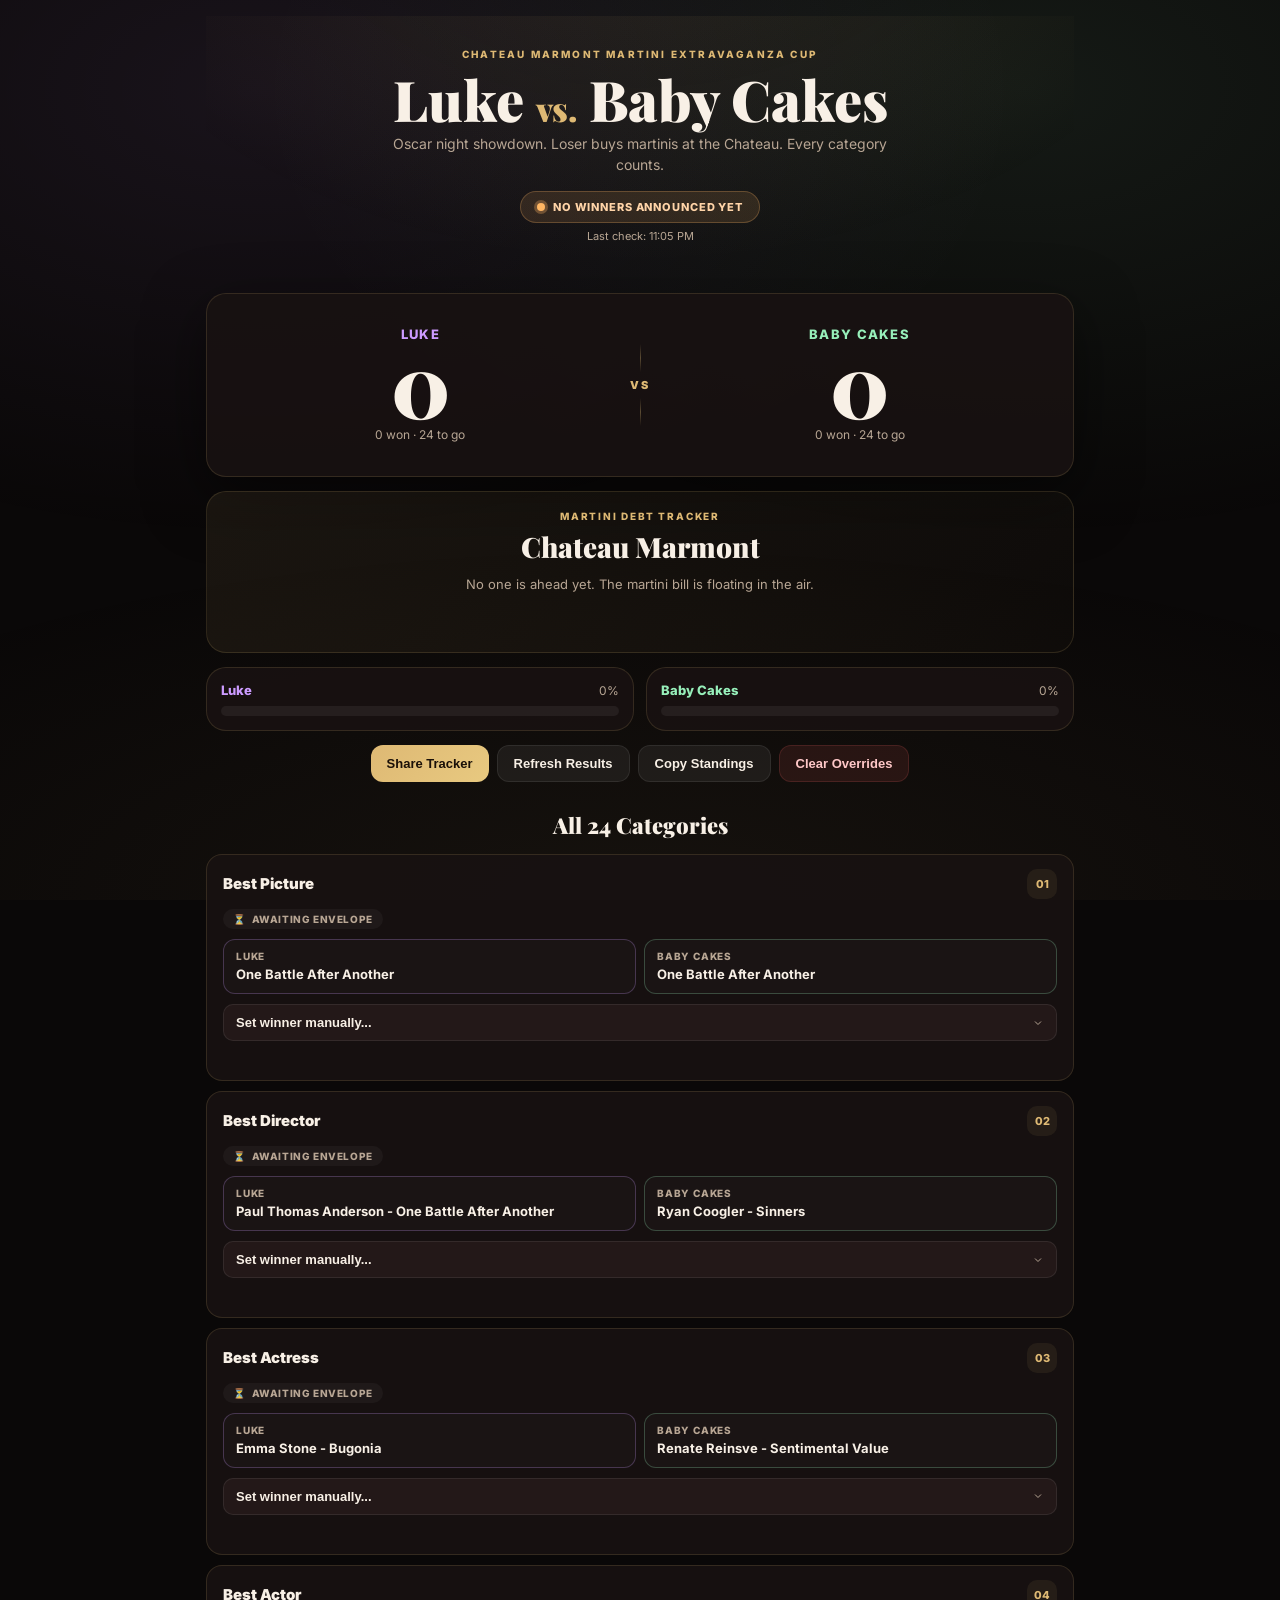
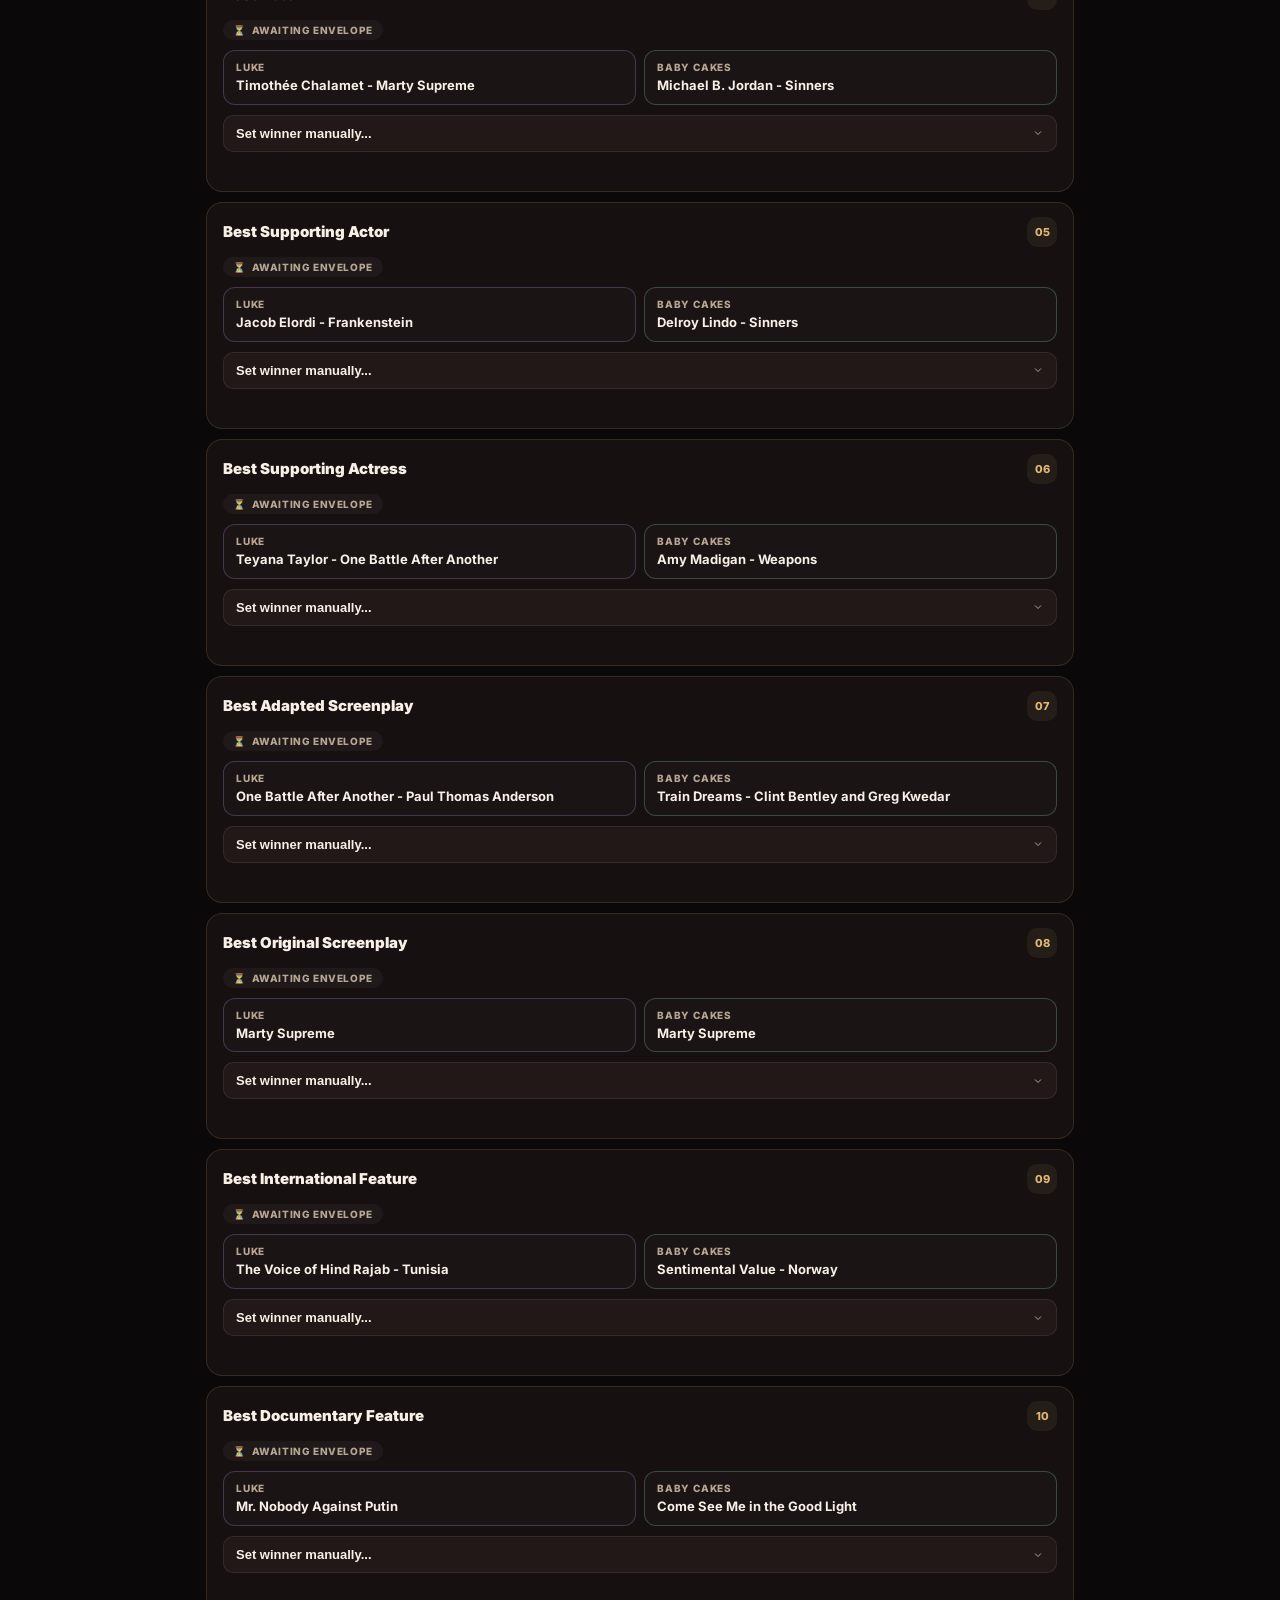
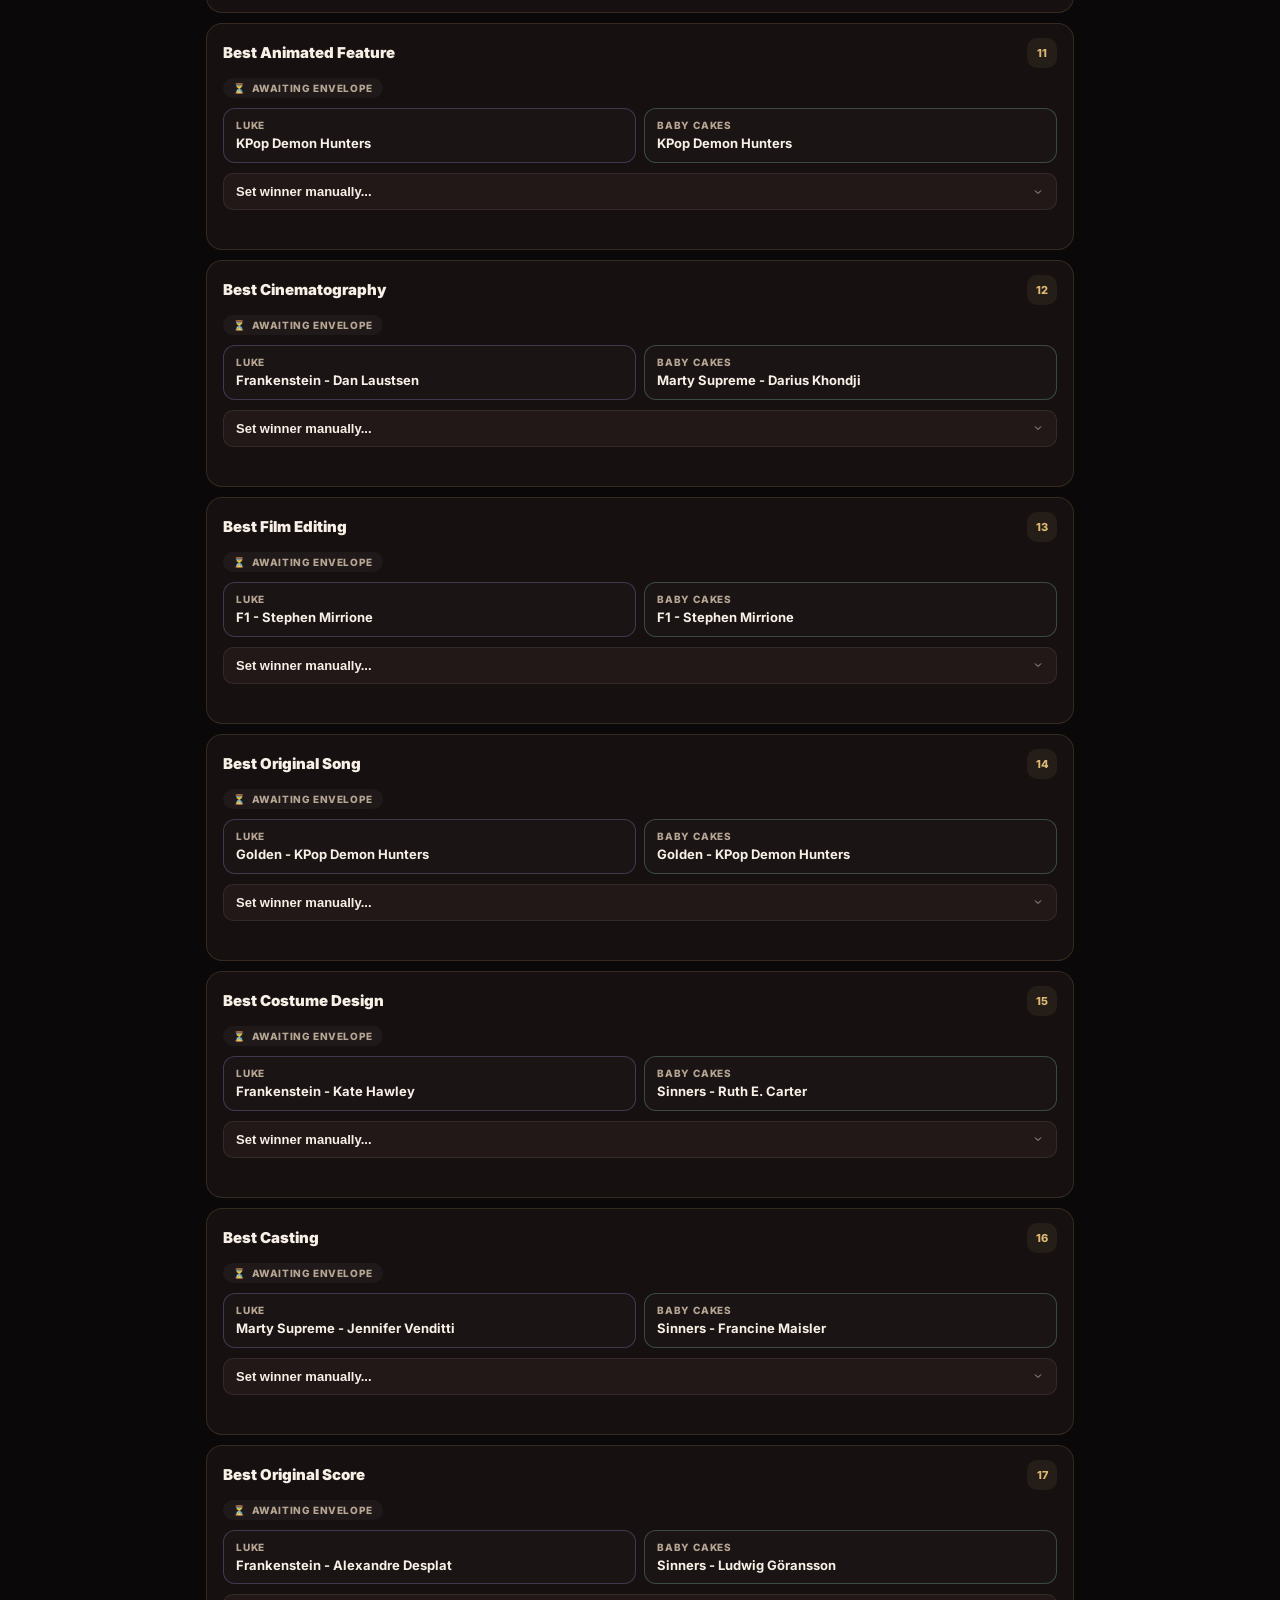
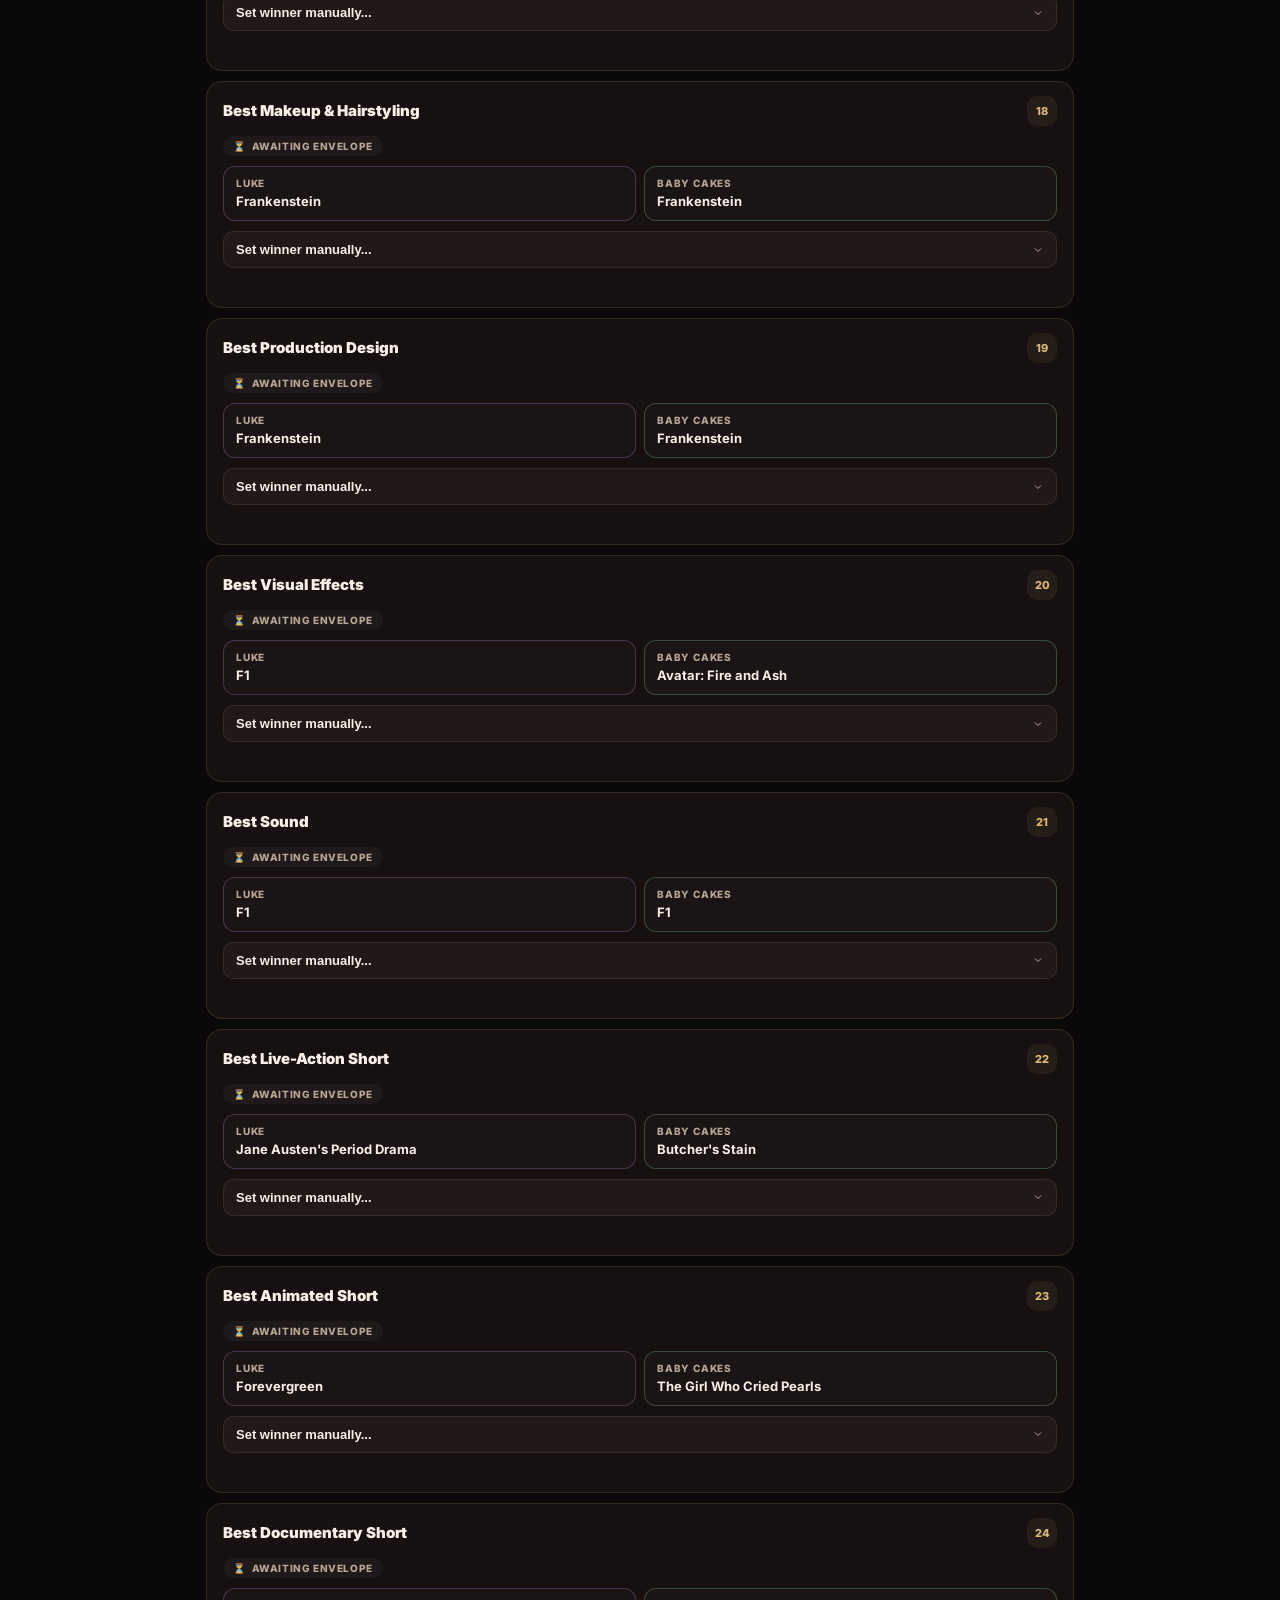
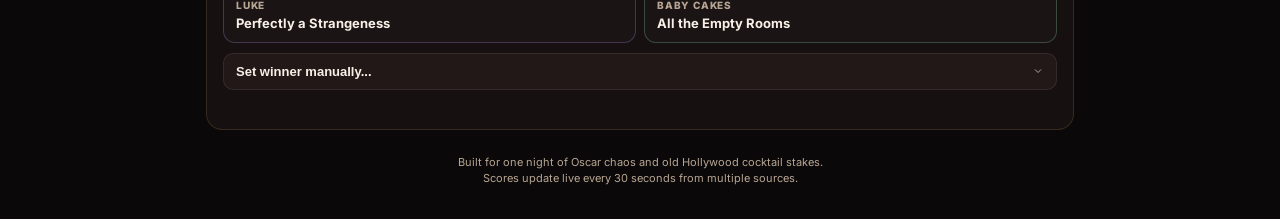
==== index.html @ 7bc57aed "Change 'X correct / Y alive' to 'X won / Y to go'" ====
<!DOCTYPE html>
<html lang="en">
<head>
  <meta charset="UTF-8" />
  <meta name="viewport" content="width=device-width, initial-scale=1.0" />
  <title>Luke vs. Baby Cakes — Oscar Showdown 2026</title>
  <link rel="preconnect" href="https://fonts.googleapis.com">
  <link href="https://fonts.googleapis.com/css2?family=Playfair+Display:wght@700;900&family=Inter:wght@400;600;700;800;900&display=swap" rel="stylesheet">
  <style>
    :root {
      --bg: #0a0808;
      --panel: rgba(24, 18, 18, .92);
      --panel-2: rgba(36, 26, 26, .95);
      --line: rgba(222, 187, 116, .15);
      --line-bright: rgba(222, 187, 116, .35);
      --gold: #deb974;
      --gold-2: #f3dfb5;
      --gold-glow: rgba(222, 185, 116, .25);
      --purple: #cc9bff;
      --purple-dim: rgba(204, 155, 255, .15);
      --green: #97efba;
      --green-dim: rgba(151, 239, 186, .15);
      --red: #ff8e8e;
      --text: #f8f0e6;
      --muted: #b8a694;
      --shadow: 0 20px 60px rgba(0,0,0,.5);
      --radius: 20px;
    }
    * { box-sizing: border-box; margin: 0; }
    html { scroll-behavior: smooth; }
    body {
      color: var(--text);
      font-family: 'Inter', system-ui, -apple-system, sans-serif;
      background: var(--bg);
      min-height: 100vh;
      overflow-x: hidden;
    }
    body::before {
      content: '';
      position: fixed;
      inset: 0;
      background:
        radial-gradient(ellipse 60% 50% at 20% 10%, rgba(204,155,255,.08), transparent),
        radial-gradient(ellipse 60% 50% at 80% 10%, rgba(151,239,186,.08), transparent),
        radial-gradient(ellipse 80% 40% at 50% 100%, rgba(222,185,116,.06), transparent);
      pointer-events: none;
      z-index: 0;
    }

    .wrap { max-width: 900px; margin: 0 auto; padding: 16px; position: relative; z-index: 1; }

    /* ── HERO ── */
    .hero {
      text-align: center;
      padding: 32px 20px 24px;
      position: relative;
      overflow: hidden;
    }
    .hero::before {
      content: '';
      position: absolute;
      top: -60%; left: -20%; right: -20%; bottom: 0;
      background: radial-gradient(ellipse at center top, rgba(222,185,116,.10), transparent 70%);
      pointer-events: none;
    }
    .eyebrow {
      color: var(--gold);
      text-transform: uppercase;
      letter-spacing: .22em;
      font-weight: 800;
      font-size: 10px;
      margin-bottom: 12px;
      position: relative;
    }
    h1 {
      font-family: 'Playfair Display', Georgia, serif;
      font-size: clamp(32px, 8vw, 56px);
      font-weight: 900;
      line-height: .95;
      margin-bottom: 8px;
      position: relative;
    }
    h1 .vs-text { color: var(--gold); font-size: .6em; }
    .subtitle {
      color: var(--muted);
      font-size: 14px;
      line-height: 1.5;
      max-width: 500px;
      margin: 0 auto;
      position: relative;
    }

    /* ── LIVE BADGE ── */
    .live-badge {
      display: inline-flex;
      align-items: center;
      gap: 8px;
      padding: 8px 16px;
      border-radius: 999px;
      font-size: 11px;
      font-weight: 800;
      letter-spacing: .08em;
      text-transform: uppercase;
      margin: 16px auto 0;
      position: relative;
      cursor: pointer;
      transition: transform .15s;
    }
    .live-badge:hover { transform: scale(1.04); }
    .live-badge.on { background: rgba(151,239,186,.12); color: #b8f5cf; border: 1px solid rgba(151,239,186,.25); }
    .live-badge.warn { background: rgba(255,180,100,.12); color: #ffd4a8; border: 1px solid rgba(255,180,100,.25); }
    .live-badge.off { background: rgba(255,255,255,.06); color: var(--muted); border: 1px solid rgba(255,255,255,.08); }
    .pulse-dot {
      width: 8px; height: 8px;
      border-radius: 50%;
      position: relative;
    }
    .pulse-dot::after {
      content: '';
      position: absolute;
      inset: -3px;
      border-radius: 50%;
      animation: pulse 2s ease-in-out infinite;
    }
    .live-badge.on .pulse-dot { background: #97efba; }
    .live-badge.on .pulse-dot::after { background: rgba(151,239,186,.4); }
    .live-badge.warn .pulse-dot { background: #ffb864; }
    .live-badge.warn .pulse-dot::after { background: rgba(255,180,100,.3); }
    .live-badge.off .pulse-dot { background: #6d6363; }
    .live-badge.off .pulse-dot::after { animation: none; }
    @keyframes pulse {
      0%, 100% { transform: scale(1); opacity: 1; }
      50% { transform: scale(2.2); opacity: 0; }
    }
    .sync-detail {
      font-size: 11px;
      color: var(--muted);
      text-align: center;
      margin-top: 6px;
      min-height: 16px;
    }

    /* ── SCOREBOARD ── */
    .scoreboard {
      display: grid;
      grid-template-columns: 1fr auto 1fr;
      gap: 0;
      align-items: center;
      margin-top: 24px;
      padding: 20px 16px;
      background: var(--panel);
      border: 1px solid var(--line);
      border-radius: var(--radius);
      box-shadow: var(--shadow);
    }
    .player { text-align: center; padding: 12px 8px; }
    .player-name {
      font-size: 13px;
      font-weight: 800;
      text-transform: uppercase;
      letter-spacing: .1em;
      margin-bottom: 4px;
    }
    .player.luke .player-name { color: var(--purple); }
    .player.bc .player-name { color: var(--green); }
    .player-score {
      font-family: 'Playfair Display', Georgia, serif;
      font-size: clamp(54px, 12vw, 88px);
      font-weight: 900;
      line-height: .85;
      transition: transform .3s cubic-bezier(.34,1.56,.64,1);
    }
    .player-score.bump { transform: scale(1.15); }
    .player-detail {
      font-size: 12px;
      color: var(--muted);
      margin-top: 6px;
      line-height: 1.4;
    }
    .vs-divider {
      display: flex;
      flex-direction: column;
      align-items: center;
      gap: 6px;
      padding: 0 12px;
    }
    .vs-line {
      width: 1px;
      height: 28px;
      background: linear-gradient(to bottom, transparent, var(--line-bright), transparent);
    }
    .vs-label {
      color: var(--gold);
      font-size: 11px;
      font-weight: 900;
      letter-spacing: .2em;
      text-transform: uppercase;
    }

    /* ── CHATEAU MARMONT TRACKER ── */
    .chateau {
      margin-top: 14px;
      padding: 18px;
      background: linear-gradient(135deg, rgba(222,185,116,.08), rgba(222,185,116,.02));
      border: 1px solid var(--line);
      border-radius: var(--radius);
      text-align: center;
    }
    .chateau-label {
      font-size: 10px;
      text-transform: uppercase;
      letter-spacing: .18em;
      color: var(--gold);
      font-weight: 800;
      margin-bottom: 6px;
    }
    .chateau-title {
      font-family: 'Playfair Display', Georgia, serif;
      font-size: clamp(20px, 4vw, 28px);
      font-weight: 900;
      margin-bottom: 10px;
    }
    .chateau-status {
      color: var(--muted);
      font-size: 13px;
      line-height: 1.5;
    }
    .chateau-status strong { color: var(--text); }
    .martini-row {
      display: flex;
      justify-content: center;
      gap: 4px;
      margin-top: 10px;
      font-size: 22px;
      min-height: 30px;
    }

    /* ── PROGRESS BARS ── */
    .progress-section {
      display: grid;
      grid-template-columns: 1fr 1fr;
      gap: 12px;
      margin-top: 14px;
    }
    .progress-card {
      padding: 14px;
      background: var(--panel);
      border: 1px solid var(--line);
      border-radius: var(--radius);
    }
    .progress-top {
      display: flex;
      justify-content: space-between;
      align-items: baseline;
      margin-bottom: 8px;
    }
    .progress-label { font-weight: 800; font-size: 13px; }
    .progress-pct { font-size: 12px; color: var(--muted); }
    .bar {
      height: 10px;
      border-radius: 999px;
      background: rgba(255,255,255,.06);
      overflow: hidden;
    }
    .fill {
      height: 100%;
      width: 0%;
      border-radius: 999px;
      transition: width .5s cubic-bezier(.22,1,.36,1);
    }
    .fill.luke { background: linear-gradient(90deg, rgba(204,155,255,.5), var(--purple)); }
    .fill.bc { background: linear-gradient(90deg, rgba(151,239,186,.5), var(--green)); }

    /* ── CONTROLS ── */
    .controls {
      display: flex;
      flex-wrap: wrap;
      gap: 8px;
      margin-top: 14px;
      justify-content: center;
    }
    button {
      border: none;
      border-radius: 12px;
      padding: 10px 16px;
      font-size: 13px;
      font-weight: 700;
      cursor: pointer;
      transition: transform .12s, opacity .12s;
    }
    button:hover { transform: translateY(-1px); }
    button:active { transform: scale(.97); }
    .btn-gold { background: linear-gradient(135deg, var(--gold), #e8c980); color: #1a1008; }
    .btn-ghost { background: rgba(255,255,255,.06); color: var(--text); border: 1px solid rgba(255,255,255,.08); }
    .btn-danger { background: rgba(255,100,100,.1); color: #ffc8c8; border: 1px solid rgba(255,100,100,.15); }

    /* ── CATEGORY GRID ── */
    .section-title {
      font-family: 'Playfair Display', Georgia, serif;
      font-size: 22px;
      font-weight: 900;
      text-align: center;
      margin: 28px 0 14px;
    }
    .grid {
      display: grid;
      grid-template-columns: 1fr;
      gap: 10px;
    }
    .cat {
      background: var(--panel);
      border: 1px solid var(--line);
      border-radius: 16px;
      padding: 14px 16px;
      transition: border-color .3s, box-shadow .3s;
    }
    .cat.done {
      border-color: var(--line-bright);
      box-shadow: 0 0 30px rgba(222,185,116,.06);
    }
    .cat-head {
      display: flex;
      justify-content: space-between;
      align-items: center;
      margin-bottom: 8px;
      gap: 10px;
    }
    .cat-title { font-weight: 900; font-size: 15px; line-height: 1.2; }
    .cat-num {
      min-width: 30px;
      height: 30px;
      border-radius: 10px;
      display: grid;
      place-items: center;
      font-size: 11px;
      font-weight: 800;
      color: var(--gold);
      background: rgba(222,185,116,.08);
      flex-shrink: 0;
    }
    .cat-status {
      display: inline-flex;
      align-items: center;
      gap: 6px;
      padding: 4px 10px;
      border-radius: 999px;
      font-size: 10px;
      font-weight: 800;
      text-transform: uppercase;
      letter-spacing: .06em;
      margin-bottom: 10px;
    }
    .cat-status.pending { background: rgba(255,255,255,.04); color: var(--muted); }
    .cat-status.decided { background: rgba(222,185,116,.1); color: var(--gold-2); }
    .picks {
      display: grid;
      grid-template-columns: 1fr 1fr;
      gap: 8px;
      margin-bottom: 10px;
    }
    .pick-card {
      border-radius: 12px;
      padding: 10px 12px;
      border: 1px solid rgba(255,255,255,.06);
      background: rgba(255,255,255,.02);
      transition: all .3s;
    }
    .pick-card.luke { border-color: rgba(204,155,255,.25); }
    .pick-card.bc { border-color: rgba(151,239,186,.25); }
    .pick-card.correct {
      background: rgba(222,185,116,.08);
      border-color: rgba(222,185,116,.4);
    }
    .pick-card.correct .pick-who { color: var(--gold); }
    .pick-card.wrong { opacity: .5; }
    .pick-who {
      font-size: 10px;
      text-transform: uppercase;
      letter-spacing: .08em;
      font-weight: 800;
      color: var(--muted);
      margin-bottom: 4px;
    }
    .pick-val { font-size: 13px; font-weight: 700; line-height: 1.3; }
    .cat-winner {
      font-size: 12px;
      color: var(--gold-2);
      font-weight: 700;
      margin-bottom: 8px;
      min-height: 18px;
    }
    .cat-winner .winner-icon { margin-right: 4px; }
    select {
      width: 100%;
      padding: 10px 12px;
      border-radius: 10px;
      background: var(--panel-2);
      color: var(--text);
      border: 1px solid rgba(255,255,255,.08);
      outline: none;
      font-size: 13px;
      font-weight: 600;
      -webkit-appearance: none;
      appearance: none;
      background-image: url("data:image/svg+xml,%3Csvg xmlns='http://www.w3.org/2000/svg' width='12' height='12' viewBox='0 0 24 24' fill='none' stroke='%23b8a694' stroke-width='2'%3E%3Cpath d='M6 9l6 6 6-6'/%3E%3C/svg%3E");
      background-repeat: no-repeat;
      background-position: right 12px center;
    }
    .cat-result {
      font-size: 12px;
      color: var(--muted);
      margin-top: 8px;
      line-height: 1.4;
      min-height: 17px;
    }

    /* ── FOOTER ── */
    .footer {
      text-align: center;
      color: var(--muted);
      font-size: 11px;
      padding: 24px 16px 16px;
      line-height: 1.5;
    }

    /* ── TOAST ── */
    .toast {
      position: fixed;
      bottom: 20px;
      left: 50%;
      transform: translateX(-50%) translateY(20px);
      background: rgba(24,18,18,.96);
      border: 1px solid var(--line-bright);
      border-radius: 14px;
      padding: 12px 18px;
      font-size: 13px;
      font-weight: 700;
      box-shadow: 0 16px 48px rgba(0,0,0,.6);
      opacity: 0;
      pointer-events: none;
      transition: opacity .25s, transform .25s;
      z-index: 100;
      max-width: 340px;
      text-align: center;
    }
    .toast.show { opacity: 1; transform: translateX(-50%) translateY(0); pointer-events: auto; }

    /* ── CONFETTI CANVAS ── */
    #confetti {
      position: fixed;
      inset: 0;
      pointer-events: none;
      z-index: 99;
    }

    /* ── RESPONSIVE ── */
    @media (max-width: 600px) {
      .wrap { padding: 10px; }
      .scoreboard { padding: 16px 10px; }
      .progress-section { grid-template-columns: 1fr; }
      .picks { grid-template-columns: 1fr; }
      .controls { flex-direction: column; }
      .controls button { width: 100%; }
    }
  </style>
</head>
<body>
  <canvas id="confetti"></canvas>

  <div class="wrap">
    <!-- HERO -->
    <section class="hero">
      <div class="eyebrow">Chateau Marmont Martini Extravaganza Cup</div>
      <h1>Luke <span class="vs-text">vs.</span> Baby Cakes</h1>
      <div class="subtitle">Oscar night showdown. Loser buys martinis at the Chateau. Every category counts.</div>

      <div id="live-badge" class="live-badge off" onclick="syncLive(true)">
        <span class="pulse-dot"></span>
        <span id="live-label">Connecting...</span>
      </div>
      <div id="sync-detail" class="sync-detail"></div>
    </section>

    <!-- SCOREBOARD -->
    <section class="scoreboard">
      <div class="player luke">
        <div class="player-name">Luke</div>
        <div id="score-luke" class="player-score">0</div>
        <div class="player-detail"><span id="correct-luke">0</span> won &middot; <span id="remaining-luke">24</span> to go</div>
      </div>
      <div class="vs-divider">
        <div class="vs-line"></div>
        <div class="vs-label">vs</div>
        <div class="vs-line"></div>
      </div>
      <div class="player bc">
        <div class="player-name">Baby Cakes</div>
        <div id="score-bc" class="player-score">0</div>
        <div class="player-detail"><span id="correct-bc">0</span> won &middot; <span id="remaining-bc">24</span> to go</div>
      </div>
    </section>

    <!-- CHATEAU TRACKER -->
    <section class="chateau">
      <div class="chateau-label">Martini Debt Tracker</div>
      <div class="chateau-title">Chateau Marmont</div>
      <div id="chateau-status" class="chateau-status">No one is ahead yet. The martini bill is floating in the air.</div>
      <div id="martini-row" class="martini-row"></div>
    </section>

    <!-- PROGRESS -->
    <section class="progress-section">
      <div class="progress-card">
        <div class="progress-top">
          <div class="progress-label" style="color:var(--purple)">Luke</div>
          <div id="pct-luke" class="progress-pct">0%</div>
        </div>
        <div class="bar"><div id="fill-luke" class="fill luke"></div></div>
      </div>
      <div class="progress-card">
        <div class="progress-top">
          <div class="progress-label" style="color:var(--green)">Baby Cakes</div>
          <div id="pct-bc" class="progress-pct">0%</div>
        </div>
        <div class="bar"><div id="fill-bc" class="fill bc"></div></div>
      </div>
    </section>

    <!-- CONTROLS -->
    <section class="controls">
      <button id="btn-share" class="btn-gold" onclick="shareLink()">Share Tracker</button>
      <button class="btn-ghost" onclick="syncLive(true)">Refresh Results</button>
      <button class="btn-ghost" onclick="copyStandings()">Copy Standings</button>
      <button class="btn-danger" onclick="clearManual()">Clear Overrides</button>
    </section>

    <!-- CATEGORIES -->
    <div class="section-title">All 24 Categories</div>
    <section id="grid" class="grid"></section>

    <div class="footer">
      Built for one night of Oscar chaos and old Hollywood cocktail stakes.<br>
      Scores update live every 30 seconds from multiple sources.
    </div>
  </div>

  <div id="toast" class="toast"></div>

  <script>
    /* ═══════════════════════════════════════════════
       DATA
    ═══════════════════════════════════════════════ */
    const categories = [
      { id:'best-picture', title:'Best Picture', luke:'One Battle After Another', gf:'One Battle After Another', nominees:['Bugonia','F1','Frankenstein','Hamnet','Marty Supreme','One Battle After Another','The Secret Agent','Sentimental Value','Sinners','Train Dreams'], headings:['best picture'] },
      { id:'best-director', title:'Best Director', luke:'Paul Thomas Anderson - One Battle After Another', gf:'Ryan Coogler - Sinners', nominees:['Paul Thomas Anderson - One Battle After Another','Ryan Coogler - Sinners','Josh Safdie - Marty Supreme','Joachim Trier - Sentimental Value','Chloé Zhao - Hamnet'], headings:['directing','best director','best directing'] },
      { id:'best-actress', title:'Best Actress', luke:'Emma Stone - Bugonia', gf:'Renate Reinsve - Sentimental Value', nominees:['Jessie Buckley - Hamnet','Rose Byrne - If I Had Legs I\'d Kick You','Kate Hudson - Song Sung Blue','Renate Reinsve - Sentimental Value','Emma Stone - Bugonia'], headings:['actress in a leading role','best actress','lead actress'] },
      { id:'best-actor', title:'Best Actor', luke:'Timothée Chalamet - Marty Supreme', gf:'Michael B. Jordan - Sinners', nominees:['Timothée Chalamet - Marty Supreme','Leonardo DiCaprio - One Battle After Another','Ethan Hawke - Blue Moon','Michael B. Jordan - Sinners','Wagner Moura - The Secret Agent'], headings:['actor in a leading role','best actor','lead actor'] },
      { id:'best-supporting-actor', title:'Best Supporting Actor', luke:'Jacob Elordi - Frankenstein', gf:'Delroy Lindo - Sinners', nominees:['Benicio Del Toro - One Battle After Another','Jacob Elordi - Frankenstein','Delroy Lindo - Sinners','Sean Penn - One Battle After Another','Stellan Skarsgård - Sentimental Value'], headings:['actor in a supporting role','best supporting actor','supporting actor'] },
      { id:'best-supporting-actress', title:'Best Supporting Actress', luke:'Teyana Taylor - One Battle After Another', gf:'Amy Madigan - Weapons', nominees:['Elle Fanning - Sentimental Value','Inga Ibsdotter Lilleaas - Sentimental Value','Amy Madigan - Weapons','Wunmi Mosaku - Sinners','Teyana Taylor - One Battle After Another'], headings:['actress in a supporting role','best supporting actress','supporting actress'] },
      { id:'best-adapted-screenplay', title:'Best Adapted Screenplay', luke:'One Battle After Another - Paul Thomas Anderson', gf:'Train Dreams - Clint Bentley and Greg Kwedar', nominees:['Bugonia - Will Tracy','Frankenstein - Guillermo del Toro','Hamnet - Chloé Zhao and Maggie O\'Farrell','One Battle After Another - Paul Thomas Anderson','Train Dreams - Clint Bentley and Greg Kwedar'], headings:['adapted screenplay','writing adapted','best adapted screenplay'] },
      { id:'best-original-screenplay', title:'Best Original Screenplay', luke:'Marty Supreme', gf:'Marty Supreme', nominees:['Blue Moon','It Was Just an Accident','Marty Supreme','Sentimental Value','Sinners'], headings:['original screenplay','writing original','best original screenplay'] },
      { id:'best-international-feature', title:'Best International Feature', luke:'The Voice of Hind Rajab - Tunisia', gf:'Sentimental Value - Norway', nominees:['The Secret Agent - Brazil','It Was Just an Accident - France','Sentimental Value - Norway','Sirât - Spain','The Voice of Hind Rajab - Tunisia'], headings:['international feature','best international'] },
      { id:'best-documentary-feature', title:'Best Documentary Feature', luke:'Mr. Nobody Against Putin', gf:'Come See Me in the Good Light', nominees:['The Alabama Solution','Come See Me in the Good Light','Cutting Through Rocks','Mr. Nobody Against Putin','The Perfect Neighbor'], headings:['documentary feature','best documentary feature'] },
      { id:'best-animated-feature', title:'Best Animated Feature', luke:'KPop Demon Hunters', gf:'KPop Demon Hunters', nominees:['Arco','Elio','KPop Demon Hunters','Little Amélie or the Character of Rain','Zootopia 2'], headings:['animated feature','best animated feature'] },
      { id:'best-cinematography', title:'Best Cinematography', luke:'Frankenstein - Dan Laustsen', gf:'Marty Supreme - Darius Khondji', nominees:['Frankenstein - Dan Laustsen','Marty Supreme - Darius Khondji','One Battle After Another - Michael Bauman','Sinners - Autumn Durald Arkapaw','Train Dreams - Adolpho Veloso'], headings:['cinematography','best cinematography'] },
      { id:'best-editing', title:'Best Film Editing', luke:'F1 - Stephen Mirrione', gf:'F1 - Stephen Mirrione', nominees:['F1 - Stephen Mirrione','Marty Supreme - Ronald Bronstein and Josh Safdie','One Battle After Another - Andy Jurgensen','Sentimental Value - Olivier Bugge Coutté','Sinners - Michael P. Shawver'], headings:['film editing','best editing','best film editing'] },
      { id:'best-original-song', title:'Best Original Song', luke:'Golden - KPop Demon Hunters', gf:'Golden - KPop Demon Hunters', nominees:['Dear Me - Diane Warren: Relentless','Golden - KPop Demon Hunters','I Lied to You - Sinners','Sweet Dreams of Joy - Viva Verdi!','Train Dreams - Train Dreams'], headings:['original song','music original song','best original song'] },
      { id:'best-costume-design', title:'Best Costume Design', luke:'Frankenstein - Kate Hawley', gf:'Sinners - Ruth E. Carter', nominees:['Avatar: Fire and Ash - Deborah L. Scott','Frankenstein - Kate Hawley','Hamnet - Malgosia Turzanska','Marty Supreme - Miyako Bellizzi','Sinners - Ruth E. Carter'], headings:['costume design','best costume'] },
      { id:'best-casting', title:'Best Casting', luke:'Marty Supreme - Jennifer Venditti', gf:'Sinners - Francine Maisler', nominees:['Hamnet - Nina Gold','Marty Supreme - Jennifer Venditti','One Battle After Another - Cassandra Kulukundis','The Secret Agent - Gabriel Domingues','Sinners - Francine Maisler'], headings:['casting','best casting'] },
      { id:'best-original-score', title:'Best Original Score', luke:'Frankenstein - Alexandre Desplat', gf:'Sinners - Ludwig Göransson', nominees:['Bugonia - Jerskin Fendrix','Frankenstein - Alexandre Desplat','Hamnet - Max Richter','One Battle After Another - Jonny Greenwood','Sinners - Ludwig Göransson'], headings:['original score','music original score','best original score','best score'] },
      { id:'best-makeup-and-hairstyling', title:'Best Makeup & Hairstyling', luke:'Frankenstein', gf:'Frankenstein', nominees:['Frankenstein','Kokuho','Sinners','The Smashing Machine','The Ugly Stepsister'], headings:['makeup and hairstyling','makeup','best makeup'] },
      { id:'best-production-design', title:'Best Production Design', luke:'Frankenstein', gf:'Frankenstein', nominees:['Frankenstein','Hamnet','Marty Supreme','One Battle After Another','Sinners'], headings:['production design','best production design'] },
      { id:'best-visual-effects', title:'Best Visual Effects', luke:'F1', gf:'Avatar: Fire and Ash', nominees:['Avatar: Fire and Ash','F1','Jurassic World Rebirth','The Lost Bus','Sinners'], headings:['visual effects','best visual effects'] },
      { id:'best-sound', title:'Best Sound', luke:'F1', gf:'F1', nominees:['F1','Frankenstein','One Battle After Another','Sinners','Sirât'], headings:['sound','best sound'] },
      { id:'best-live-action-short', title:'Best Live-Action Short', luke:'Jane Austen\'s Period Drama', gf:'Butcher\'s Stain', nominees:['Butcher\'s Stain','A Friend of Dorothy','Jane Austen\'s Period Drama','The Singers','Two People Exchanging Saliva'], headings:['live action short','short film live action','best live action short'] },
      { id:'best-animated-short', title:'Best Animated Short', luke:'Forevergreen', gf:'The Girl Who Cried Pearls', nominees:['Butterfly','Forevergreen','The Girl Who Cried Pearls','Retirement Plan','The Three Sisters'], headings:['animated short','short film animated','best animated short'] },
      { id:'best-documentary-short', title:'Best Documentary Short', luke:'Perfectly a Strangeness', gf:'All the Empty Rooms', nominees:['All the Empty Rooms','Armed Only With a Camera: The Life and Death of Brent Renaud','Children No More: Were and Are Gone','The Devil Is Busy','Perfectly a Strangeness'], headings:['documentary short','short film documentary','best documentary short'] }
    ];

    /* ═══════════════════════════════════════════════
       LIVE SOURCES — multiple sources + proxies
    ═══════════════════════════════════════════════ */
    const WIKI_ARTICLE = '98th Academy Awards';
    const CORS_PROXIES = [
      url => 'https://api.allorigins.win/raw?url=' + encodeURIComponent(url),
      url => 'https://corsproxy.io/?' + encodeURIComponent(url),
      url => 'https://api.codetabs.com/v1/proxy?quest=' + encodeURIComponent(url),
    ];

    const NEWS_SOURCES = [
      'https://www.latimes.com/entertainment-arts/awards/story/2026-03-15/oscars-2026-winners-list-full-results',
      'https://deadline.com/feature/oscar-winners-2026-complete-list-1236123456/',
      'https://variety.com/lists/2026-oscar-winners-complete-list/',
    ];

    /* ═══════════════════════════════════════════════
       STATE
    ═══════════════════════════════════════════════ */
    const STORE_LIVE = 'oscar26-live-v3';
    const STORE_MANUAL = 'oscar26-manual-v3';
    let liveWinners = loadJSON(STORE_LIVE, {});
    let manualOverrides = loadJSON(STORE_MANUAL, {});
    let syncStatus = { state: 'off', source: '', time: null, error: '' };
    let prevScores = { luke: 0, bc: 0 };

    function loadJSON(k, fb) {
      try { const d = JSON.parse(localStorage.getItem(k)); return d && typeof d === 'object' ? d : fb; }
      catch { return fb; }
    }
    function saveJSON(k, v) { localStorage.setItem(k, JSON.stringify(v)); }

    /* ═══════════════════════════════════════════════
       TEXT UTILS
    ═══════════════════════════════════════════════ */
    function norm(s) {
      return String(s||'').normalize('NFD').replace(/[\u0300-\u036f]/g,'')
        .replace(/[''""\"]/g,'').replace(/&/g,' and ')
        .replace(/[^a-zA-Z0-9]+/g,' ').toLowerCase().trim().replace(/\s+/g,' ');
    }
    function toks(s) { return norm(s).split(' ').filter(Boolean); }
    function esc(s) { return String(s).replace(/&/g,'&amp;').replace(/</g,'&lt;').replace(/>/g,'&gt;').replace(/"/g,'&quot;'); }

    function bestMatch(raw, nominees) {
      const rn = norm(raw);
      if (!rn) return '';
      for (const n of nominees) {
        const nn = norm(n);
        if (rn === nn || rn.includes(nn) || nn.includes(rn)) return n;
      }
      let best = '', bestS = 0;
      const rt = toks(raw);
      for (const n of nominees) {
        const nt = toks(n);
        let overlap = 0;
        for (const t of nt) if (rt.includes(t)) overlap++;
        const s = overlap / Math.max(1, nt.length);
        if (s > bestS) { bestS = s; best = n; }
      }
      return bestS >= 0.4 ? best : '';
    }

    /* ═══════════════════════════════════════════════
       SCORING
    ═══════════════════════════════════════════════ */
    function winner(cat) { return manualOverrides[cat.id] || liveWinners[cat.id] || ''; }
    function announced() { return categories.filter(c => winner(c)).length; }
    function score(key) { return categories.reduce((s, c) => s + (winner(c) && winner(c) === c[key] ? 1 : 0), 0); }
    function alive(key) {
      return categories.reduce((s, c) => {
        const w = winner(c);
        if (!w) return s + 1;
        return s + (w === c[key] ? 1 : 0);
      }, 0);
    }

    /* ═══════════════════════════════════════════════
       WIKIPEDIA API (native CORS!)
    ═══════════════════════════════════════════════ */
    async function fetchWikipedia() {
      const apiUrl = `https://en.wikipedia.org/w/api.php?action=parse&page=${encodeURIComponent(WIKI_ARTICLE)}&prop=text&format=json&origin=*`;
      const resp = await fetch(apiUrl, { cache: 'no-store' });
      if (!resp.ok) throw new Error(`Wiki HTTP ${resp.status}`);
      const data = await resp.json();
      if (!data.parse || !data.parse.text) throw new Error('No wiki parse data');
      return data.parse.text['*'];
    }

    function parseWikiHTML(html) {
      const doc = new DOMParser().parseFromString(html, 'text/html');
      const winners = {};

      // Wikipedia marks winners with bold or specific styling in award tables
      // Look for tables or lists with category headings
      const allText = doc.body.innerText || '';
      const lines = allText.split('\n').map(l => l.trim()).filter(Boolean);

      for (const cat of categories) {
        // Find the heading line
        let startIdx = -1;
        for (let i = 0; i < lines.length; i++) {
          const ln = norm(lines[i]);
          for (const h of cat.headings) {
            if (ln === norm(h) || ln.includes(norm(h))) { startIdx = i; break; }
          }
          if (startIdx !== -1) break;
        }
        if (startIdx === -1) continue;

        // The winner is typically the first entry after the heading (bold in wiki)
        // Check next ~10 lines for a nominee match
        for (let j = startIdx + 1; j < Math.min(startIdx + 12, lines.length); j++) {
          const match = bestMatch(lines[j], cat.nominees);
          if (match) {
            winners[cat.id] = match;
            break;
          }
        }
      }

      // Also try: Wikipedia often uses <b> or <span style="background:..."> for winners
      const boldEls = doc.querySelectorAll('b, strong');
      for (const el of boldEls) {
        const text = el.textContent.trim();
        if (!text || text.length < 3) continue;
        for (const cat of categories) {
          if (winners[cat.id]) continue; // already found
          const match = bestMatch(text, cat.nominees);
          if (match) {
            winners[cat.id] = match;
          }
        }
      }

      return winners;
    }

    /* ═══════════════════════════════════════════════
       NEWS SCRAPER (via CORS proxies)
    ═══════════════════════════════════════════════ */
    async function fetchViaProxy(url) {
      for (const proxy of CORS_PROXIES) {
        try {
          const resp = await fetch(proxy(url), { cache: 'no-store', signal: AbortSignal.timeout(8000) });
          if (!resp.ok) continue;
          return await resp.text();
        } catch { continue; }
      }
      throw new Error('All proxies failed');
    }

    function parseNewsHTML(html) {
      const doc = new DOMParser().parseFromString(html, 'text/html');
      const text = doc.body.innerText || '';
      const lines = text.split('\n').map(l => l.trim()).filter(Boolean);
      const normLines = lines.map(norm);
      const winners = {};
      const allHeadings = categories.flatMap(c => c.headings.map(norm));

      for (const cat of categories) {
        let start = -1;
        for (let i = 0; i < normLines.length; i++) {
          for (const h of cat.headings) {
            const nh = norm(h);
            if (normLines[i] === nh || normLines[i].includes(nh)) { start = i; break; }
          }
          if (start !== -1) break;
        }
        if (start === -1) continue;

        let end = lines.length;
        for (let i = start + 1; i < normLines.length; i++) {
          if (allHeadings.some(h => normLines[i] === h || normLines[i].includes(h))) { end = i; break; }
        }

        const chunk = lines.slice(start + 1, Math.min(end, start + 20));

        // Look for "WINNER" or "Winner:" markers
        for (const line of chunk) {
          if (/winner/i.test(line)) {
            const cleaned = line.replace(/\|?\s*winner.*/i, '').replace(/["""\u2018\u2019]/g, '').trim();
            const match = bestMatch(cleaned, cat.nominees);
            if (match) { winners[cat.id] = match; break; }
          }
        }

        // Fallback: first nominee-matching line after heading
        if (!winners[cat.id]) {
          for (const line of chunk) {
            const match = bestMatch(line, cat.nominees);
            if (match) { winners[cat.id] = match; break; }
          }
        }
      }
      return winners;
    }

    /* ═══════════════════════════════════════════════
       SYNC ORCHESTRATOR
    ═══════════════════════════════════════════════ */
    let syncing = false;
    async function syncLive(manual = false) {
      if (syncing) return;
      syncing = true;
      updateBadge('off', 'Syncing...');
      let totalNew = 0;
      let usedSource = '';

      // 1) Try Wikipedia API first (no proxy needed)
      try {
        const html = await fetchWikipedia();
        const w = parseWikiHTML(html);
        const newCount = mergeWinners(w);
        if (newCount > 0) {
          totalNew += newCount;
          usedSource = 'Wikipedia';
        }
      } catch (e) {
        // Wikipedia failed, continue to news sources
      }

      // 2) Try news sources via CORS proxies
      for (const url of NEWS_SOURCES) {
        try {
          const html = await fetchViaProxy(url);
          const w = parseNewsHTML(html);
          const newCount = mergeWinners(w);
          if (newCount > 0) {
            totalNew += newCount;
            if (!usedSource) usedSource = new URL(url).hostname;
          }
        } catch { continue; }
      }

      // Update status
      const announcedNow = announced();
      if (totalNew > 0) {
        syncStatus = { state: 'on', source: usedSource, time: new Date(), error: '' };
        if (manual) showToast(`Pulled ${totalNew} new winner${totalNew>1?'s':''} from ${usedSource}`);
      } else if (announcedNow > 0) {
        syncStatus = { state: 'on', source: syncStatus.source || 'cached', time: new Date(), error: '' };
        if (manual) showToast('No new winners found. Sources are up to date.');
      } else {
        syncStatus = { state: 'warn', source: '', time: new Date(), error: 'No winners announced yet' };
        if (manual) showToast('No winners announced yet. Will keep checking.');
      }

      syncing = false;
      render();
    }

    function mergeWinners(w) {
      let count = 0;
      for (const [id, val] of Object.entries(w)) {
        if (val && !liveWinners[id]) {
          liveWinners[id] = val;
          count++;
        }
      }
      if (count > 0) saveJSON(STORE_LIVE, liveWinners);
      return count;
    }

    /* ═══════════════════════════════════════════════
       CONFETTI
    ═══════════════════════════════════════════════ */
    const canvas = document.getElementById('confetti');
    const ctx = canvas.getContext('2d');
    let particles = [];

    function resizeCanvas() {
      canvas.width = window.innerWidth;
      canvas.height = window.innerHeight;
    }
    window.addEventListener('resize', resizeCanvas);
    resizeCanvas();

    function spawnConfetti(color) {
      const colors = color === 'purple'
        ? ['#cc9bff','#e7d3ff','#a06cdf','#deb974']
        : ['#97efba','#c8f7da','#60c285','#deb974'];
      for (let i = 0; i < 60; i++) {
        particles.push({
          x: Math.random() * canvas.width,
          y: -20 - Math.random() * 200,
          w: 6 + Math.random() * 6,
          h: 4 + Math.random() * 4,
          color: colors[Math.floor(Math.random() * colors.length)],
          vx: (Math.random() - .5) * 3,
          vy: 2 + Math.random() * 4,
          rot: Math.random() * 6.28,
          vr: (Math.random() - .5) * .2,
          life: 1,
        });
      }
      if (!confettiRunning) animateConfetti();
    }

    let confettiRunning = false;
    function animateConfetti() {
      confettiRunning = true;
      ctx.clearRect(0, 0, canvas.width, canvas.height);
      particles = particles.filter(p => p.life > 0);
      for (const p of particles) {
        p.x += p.vx;
        p.y += p.vy;
        p.rot += p.vr;
        p.life -= .008;
        ctx.save();
        ctx.translate(p.x, p.y);
        ctx.rotate(p.rot);
        ctx.globalAlpha = p.life;
        ctx.fillStyle = p.color;
        ctx.fillRect(-p.w/2, -p.h/2, p.w, p.h);
        ctx.restore();
      }
      if (particles.length > 0) requestAnimationFrame(animateConfetti);
      else { confettiRunning = false; ctx.clearRect(0, 0, canvas.width, canvas.height); }
    }

    /* ═══════════════════════════════════════════════
       RENDER
    ═══════════════════════════════════════════════ */
    function updateBadge(state, label) {
      const badge = document.getElementById('live-badge');
      const lbl = document.getElementById('live-label');
      badge.className = 'live-badge ' + state;
      lbl.textContent = label || '';
    }

    function render() {
      const a = announced();
      const sLuke = score('luke');
      const sBC = score('gf');
      const pLuke = a ? Math.round((sLuke / a) * 100) : 0;
      const pBC = a ? Math.round((sBC / a) * 100) : 0;

      // Score animation
      const elLuke = document.getElementById('score-luke');
      const elBC = document.getElementById('score-bc');
      elLuke.textContent = sLuke;
      elBC.textContent = sBC;

      if (sLuke > prevScores.luke) {
        elLuke.classList.add('bump');
        spawnConfetti('purple');
        setTimeout(() => elLuke.classList.remove('bump'), 400);
      }
      if (sBC > prevScores.bc) {
        elBC.classList.add('bump');
        spawnConfetti('green');
        setTimeout(() => elBC.classList.remove('bump'), 400);
      }
      prevScores = { luke: sLuke, bc: sBC };

      document.getElementById('correct-luke').textContent = sLuke;
      document.getElementById('correct-bc').textContent = sBC;
      document.getElementById('remaining-luke').textContent = categories.length - a;
      document.getElementById('remaining-bc').textContent = categories.length - a;
      document.getElementById('pct-luke').textContent = pLuke + '%';
      document.getElementById('pct-bc').textContent = pBC + '%';
      document.getElementById('fill-luke').style.width = pLuke + '%';
      document.getElementById('fill-bc').style.width = pBC + '%';

      // Chateau status
      const left = categories.length - a;
      let chateau = 'No one is ahead yet. The martini bill is floating in the air.';
      if (a > 0) {
        if (sLuke === sBC) {
          chateau = `Dead even at <strong>${sLuke}-${sBC}</strong>. <strong>${left}</strong> categories left. The Chateau tab is up for grabs.`;
        } else {
          const leader = sLuke > sBC ? 'Luke' : 'Baby Cakes';
          const trailer = sLuke > sBC ? 'Baby Cakes' : 'Luke';
          const gap = Math.abs(sLuke - sBC);
          chateau = `<strong>${leader}</strong> leads by <strong>${gap}</strong>. <strong>${trailer}</strong> is staring down the Chateau Marmont martini bill.`;
          if (a === categories.length) {
            chateau = sLuke === sBC
              ? `It ended in a tie at <strong>${sLuke}-${sBC}</strong>! You both owe each other a martini.`
              : `<strong>${leader}</strong> wins <strong>${Math.max(sLuke,sBC)}-${Math.min(sLuke,sBC)}</strong>! <strong>${trailer}</strong> owes a Chateau Marmont martini extravaganza.`;
          }
        }
      }
      document.getElementById('chateau-status').innerHTML = chateau;

      // Martini emojis (1 per point gap)
      const gap = Math.abs(sLuke - sBC);
      document.getElementById('martini-row').innerHTML = gap > 0
        ? Array(Math.min(gap, 12)).fill('🍸').join('')
        : (a > 0 ? '⚖️' : '');

      // Live badge
      if (syncStatus.state === 'on') {
        updateBadge('on', `Live · ${a}/${categories.length} announced`);
      } else if (syncStatus.state === 'warn') {
        updateBadge('warn', syncStatus.error || 'Waiting for results');
      } else {
        updateBadge('off', 'Connecting...');
      }
      const detail = document.getElementById('sync-detail');
      if (syncStatus.time) {
        const t = syncStatus.time.toLocaleTimeString([], { hour: 'numeric', minute: '2-digit' });
        detail.textContent = syncStatus.source
          ? `Last sync: ${t} via ${syncStatus.source}`
          : `Last check: ${t}`;
      }

      // Grid
      buildGrid();
    }

    function buildGrid() {
      const grid = document.getElementById('grid');
      grid.innerHTML = '';
      categories.forEach((cat, i) => {
        const w = winner(cat);
        const lukeOK = w && w === cat.luke;
        const bcOK = w && w === cat.gf;
        const isManual = !!manualOverrides[cat.id];

        let resultText = '';
        if (w) {
          if (lukeOK && bcOK) resultText = 'Both nailed it!';
          else if (lukeOK) resultText = 'Luke scores!';
          else if (bcOK) resultText = 'Baby Cakes scores!';
          else resultText = 'No points for either.';
        }

        const el = document.createElement('article');
        el.className = 'cat' + (w ? ' done' : '');
        el.innerHTML = `
          <div class="cat-head">
            <div class="cat-title">${cat.title}</div>
            <div class="cat-num">${String(i+1).padStart(2,'0')}</div>
          </div>
          <div class="cat-status ${w ? 'decided' : 'pending'}">
            <span>${w ? (isManual ? '✏️' : '🏆') : '⏳'}</span>
            ${w ? (isManual ? 'Manual' : 'Winner announced') : 'Awaiting envelope'}
          </div>
          ${w ? `<div class="cat-winner"><span class="winner-icon">🏆</span> ${esc(w)}</div>` : ''}
          <div class="picks">
            <div class="pick-card luke ${w ? (lukeOK ? 'correct' : 'wrong') : ''}">
              <div class="pick-who">Luke</div>
              <div class="pick-val">${esc(cat.luke)}</div>
            </div>
            <div class="pick-card bc ${w ? (bcOK ? 'correct' : 'wrong') : ''}">
              <div class="pick-who">Baby Cakes</div>
              <div class="pick-val">${esc(cat.gf)}</div>
            </div>
          </div>
          <select data-id="${cat.id}">
            <option value="">${w ? 'Clear override' : 'Set winner manually...'}</option>
            ${cat.nominees.map(n => `<option value="${esc(n)}" ${manualOverrides[cat.id] === n ? 'selected' : ''}>${esc(n)}</option>`).join('')}
          </select>
          <div class="cat-result">${resultText}</div>
        `;
        grid.appendChild(el);
      });

      grid.querySelectorAll('select[data-id]').forEach(sel => {
        sel.addEventListener('change', e => {
          const id = e.target.dataset.id;
          const val = e.target.value;
          if (val) manualOverrides[id] = val;
          else delete manualOverrides[id];
          saveJSON(STORE_MANUAL, manualOverrides);
          render();
        });
      });
    }

    /* ═══════════════════════════════════════════════
       ACTIONS
    ═══════════════════════════════════════════════ */
    function showToast(msg) {
      const t = document.getElementById('toast');
      t.textContent = msg;
      t.classList.add('show');
      clearTimeout(showToast._t);
      showToast._t = setTimeout(() => t.classList.remove('show'), 2800);
    }

    async function shareLink() {
      const url = location.href;
      try {
        if (navigator.share) {
          await navigator.share({ title: 'Luke vs Baby Cakes — Oscar Showdown', text: 'Follow our Oscar showdown live! 🍸', url });
        } else {
          await navigator.clipboard.writeText(url);
          showToast('Link copied! Text it to Baby Cakes.');
        }
      } catch {
        try { await navigator.clipboard.writeText(url); showToast('Link copied!'); }
        catch { showToast('Could not share in this browser.'); }
      }
    }

    async function copyStandings() {
      const lines = categories.map(c => {
        const w = winner(c);
        return `${w ? '✅' : '⏳'} ${c.title}: ${w || 'Waiting'}`;
      }).join('\n');
      const text = `🏆 Luke vs. Baby Cakes — Oscar Showdown\n\nLuke: ${score('luke')}  |  Baby Cakes: ${score('gf')}\nAnnounced: ${announced()}/${categories.length}\n\n${lines}`;
      try { await navigator.clipboard.writeText(text); showToast('Standings copied!'); }
      catch { showToast('Clipboard blocked.'); }
    }

    function clearManual() {
      manualOverrides = {};
      saveJSON(STORE_MANUAL, manualOverrides);
      render();
      showToast('Manual overrides cleared.');
    }

    /* ═══════════════════════════════════════════════
       BOOT
    ═══════════════════════════════════════════════ */
    render();
    syncLive(false);
    // Poll every 30 seconds for live results
    setInterval(() => syncLive(false), 30000);
  </script>
</body>
</html>
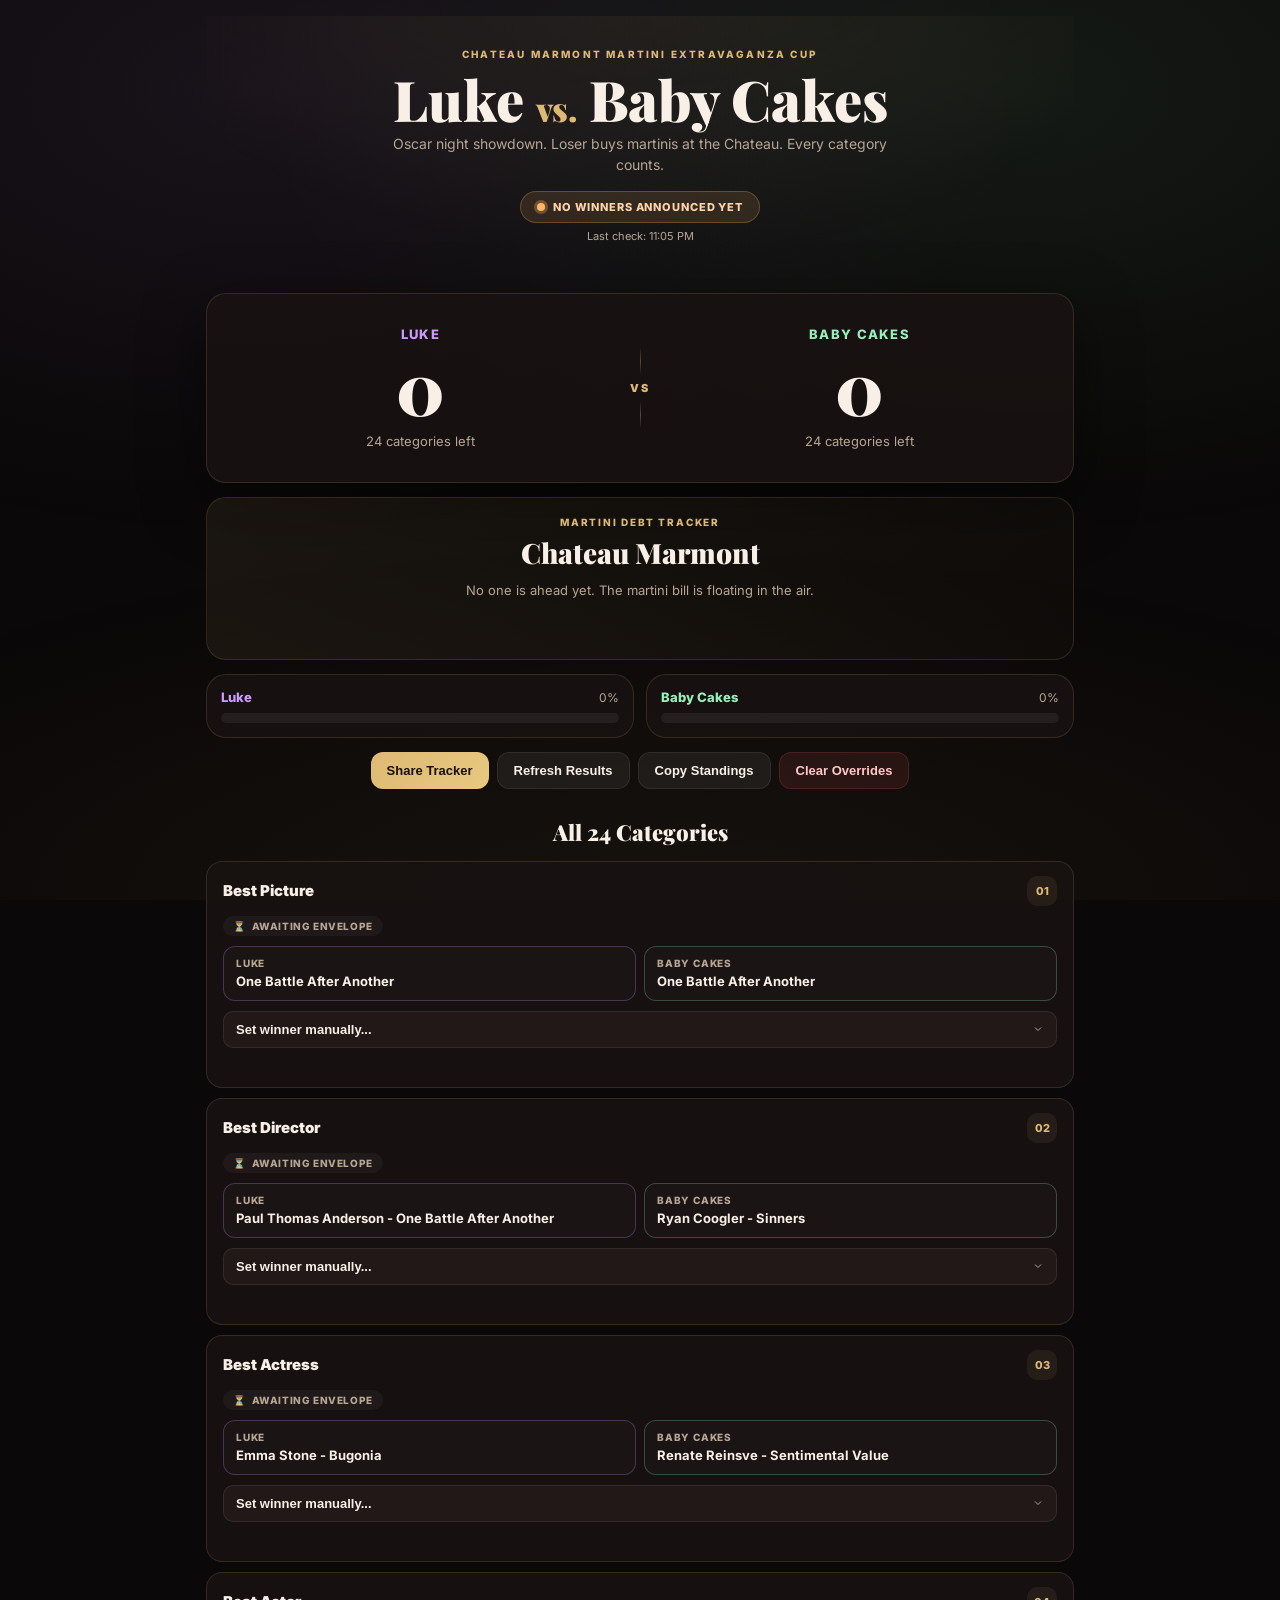
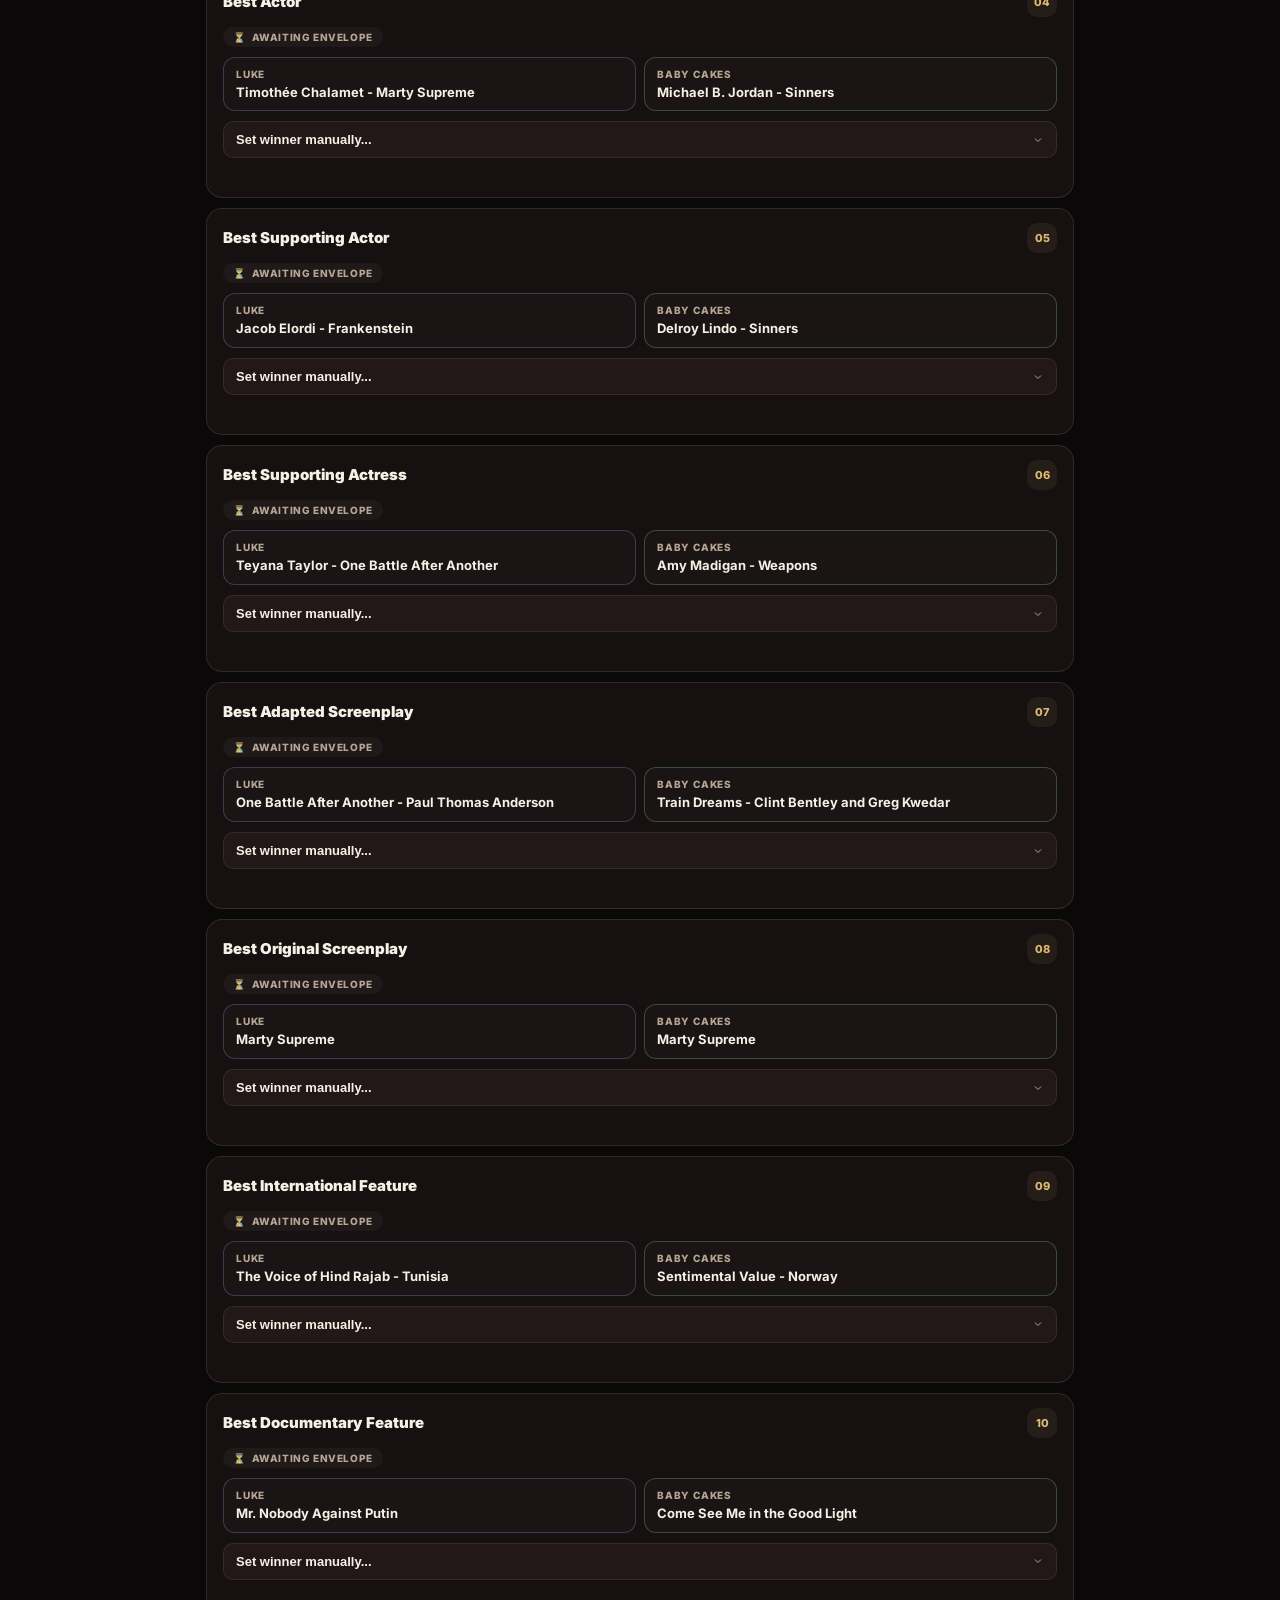
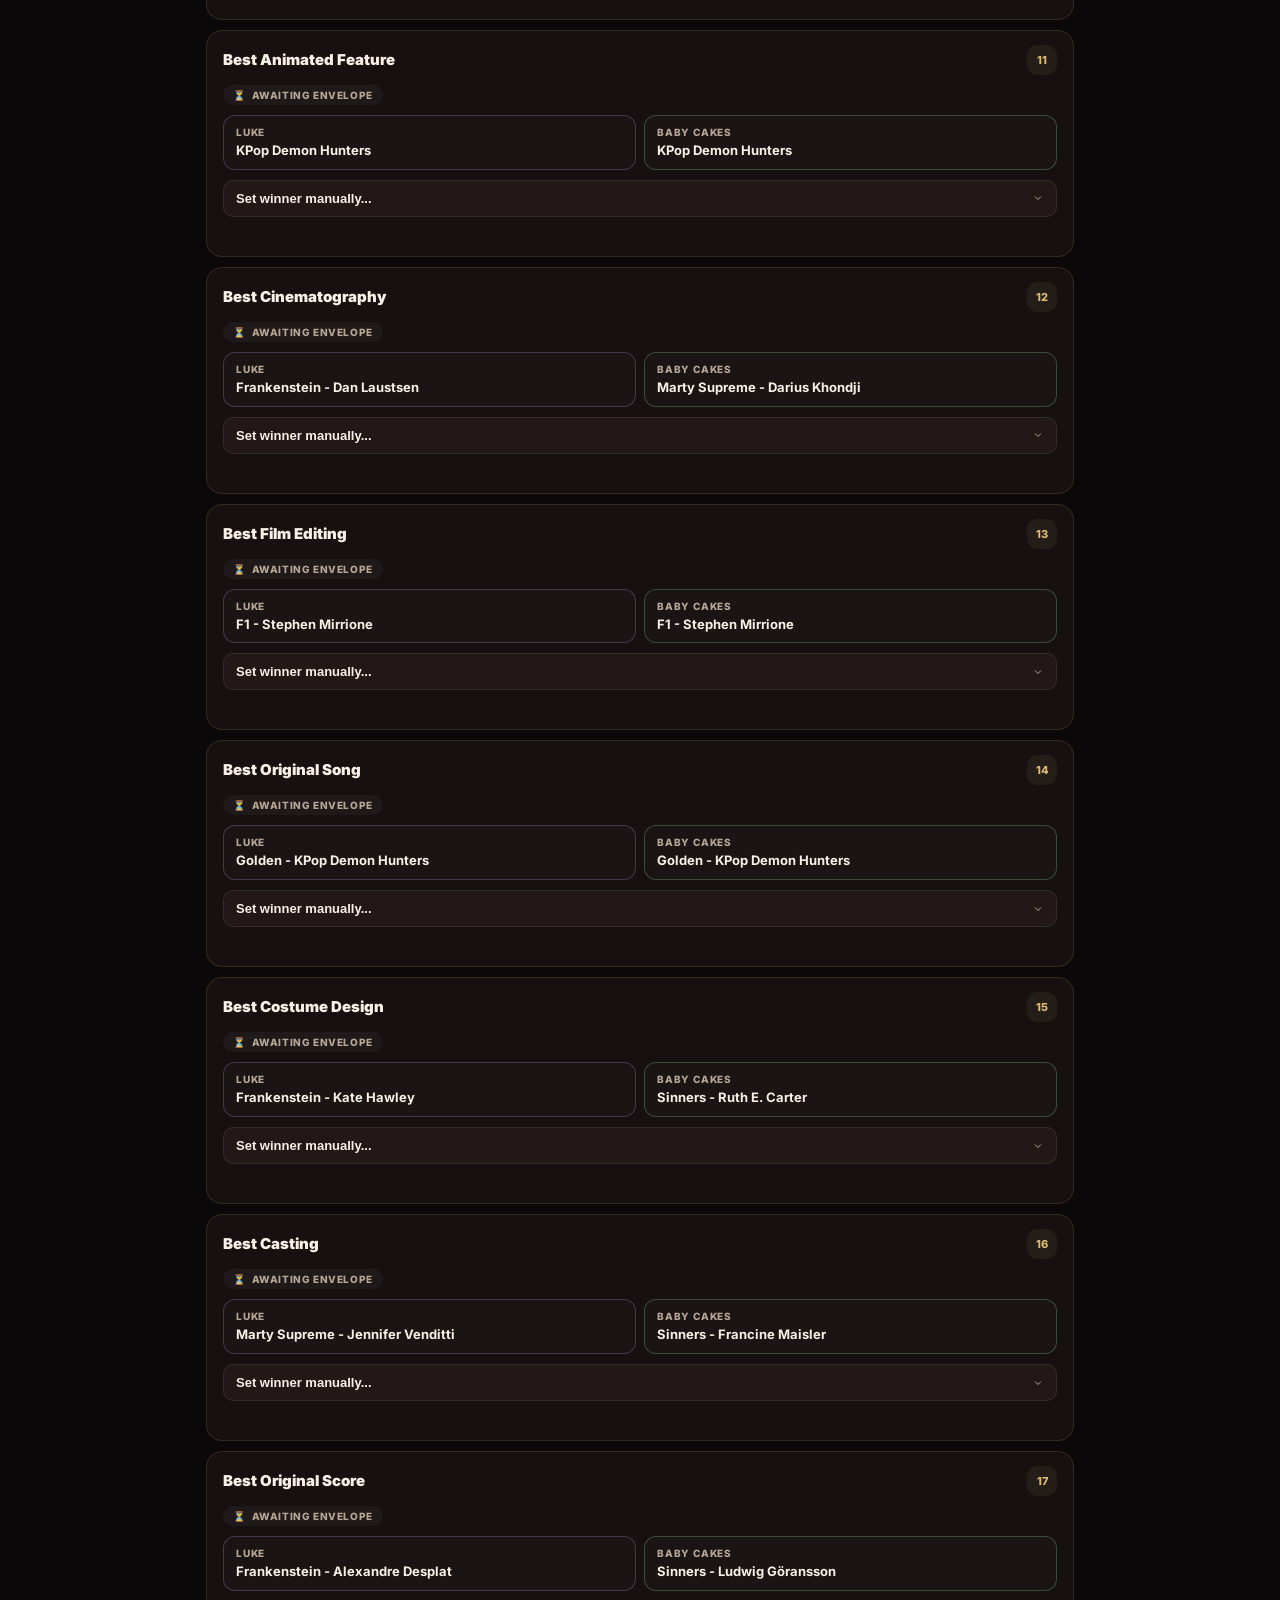
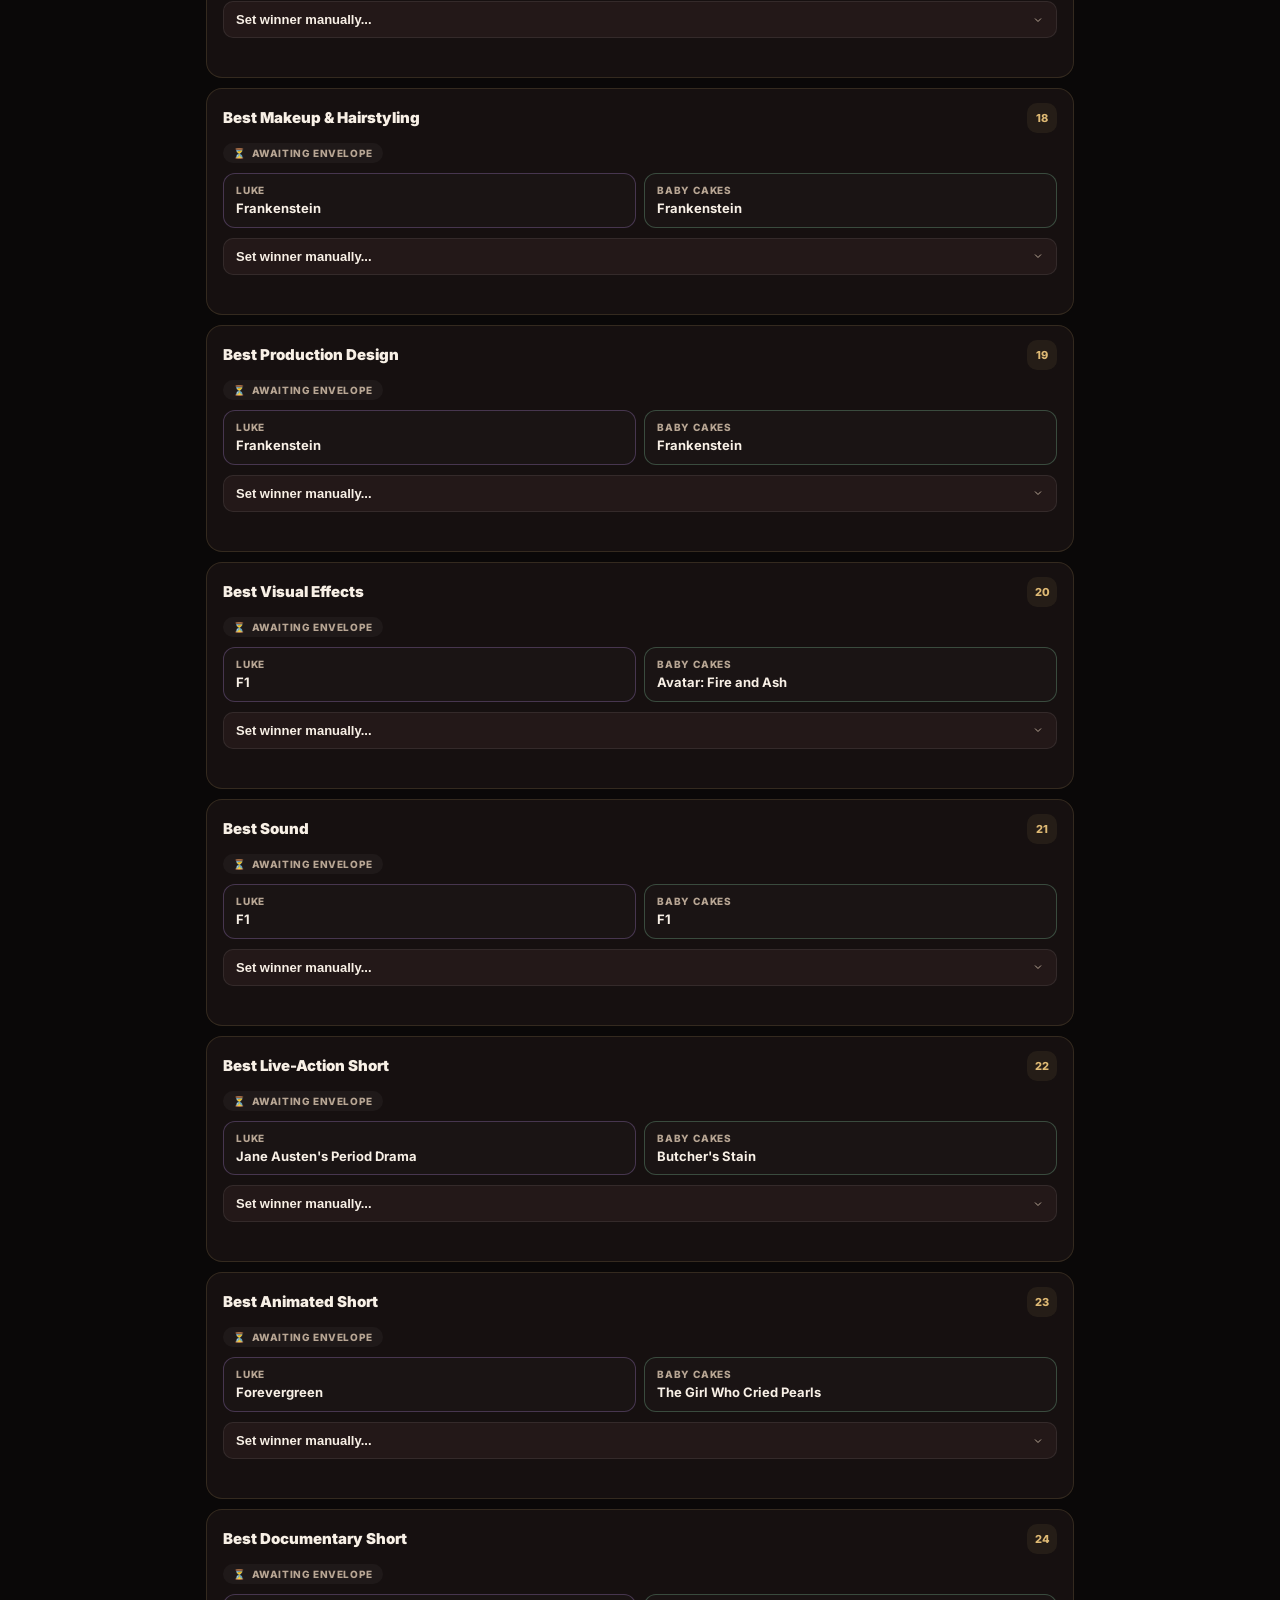
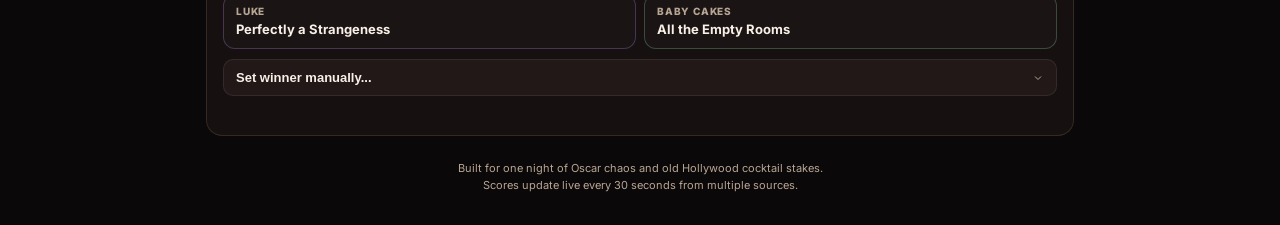
==== commit 529c390b: "Fix score/detail overlap: better spacing, cleaner detail text" ====
--- a/index.html
+++ b/index.html
@@ -165,16 +165,16 @@
     .player.bc .player-name { color: var(--green); }
     .player-score {
       font-family: 'Playfair Display', Georgia, serif;
-      font-size: clamp(54px, 12vw, 88px);
+      font-size: clamp(48px, 10vw, 72px);
       font-weight: 900;
-      line-height: .85;
+      line-height: 1;
+      margin: 8px 0 10px;
       transition: transform .3s cubic-bezier(.34,1.56,.64,1);
     }
     .player-score.bump { transform: scale(1.15); }
     .player-detail {
-      font-size: 12px;
+      font-size: 13px;
       color: var(--muted);
-      margin-top: 6px;
       line-height: 1.4;
     }
     .vs-divider {
@@ -486,7 +486,7 @@
       <div class="player luke">
         <div class="player-name">Luke</div>
         <div id="score-luke" class="player-score">0</div>
-        <div class="player-detail"><span id="correct-luke">0</span> won &middot; <span id="remaining-luke">24</span> to go</div>
+        <div class="player-detail"><span id="remaining-luke">24</span> categories left</div>
       </div>
       <div class="vs-divider">
         <div class="vs-line"></div>
@@ -496,7 +496,7 @@
       <div class="player bc">
         <div class="player-name">Baby Cakes</div>
         <div id="score-bc" class="player-score">0</div>
-        <div class="player-detail"><span id="correct-bc">0</span> won &middot; <span id="remaining-bc">24</span> to go</div>
+        <div class="player-detail"><span id="remaining-bc">24</span> categories left</div>
       </div>
     </section>
 
@@ -669,45 +669,63 @@
       const doc = new DOMParser().parseFromString(html, 'text/html');
       const winners = {};
 
-      // Wikipedia marks winners with bold or specific styling in award tables
-      // Look for tables or lists with category headings
-      const allText = doc.body.innerText || '';
-      const lines = allText.split('\n').map(l => l.trim()).filter(Boolean);
-
-      for (const cat of categories) {
-        // Find the heading line
-        let startIdx = -1;
-        for (let i = 0; i < lines.length; i++) {
-          const ln = norm(lines[i]);
+      // Wikipedia marks winners in award tables with a special background color
+      // or by bolding the winner's name. We look for highlighted/styled table rows.
+      // Key insight: only match if there's clear "winner" styling, not just any nominee.
+
+      // Strategy 1: Look for table cells with background highlighting (gold/yellow)
+      const styledCells = doc.querySelectorAll('td[style*="background"], td[style*="Background"], tr[style*="background"] td');
+      for (const cell of styledCells) {
+        const style = (cell.getAttribute('style') || cell.parentElement.getAttribute('style') || '').toLowerCase();
+        // Wikipedia uses gold/yellow backgrounds for winners
+        if (!style.includes('#ff') && !style.includes('gold') && !style.includes('yellow') && !style.includes('#fa') && !style.includes('#e8')) continue;
+        const text = cell.textContent.trim();
+        if (!text || text.length < 2) continue;
+        for (const cat of categories) {
+          if (winners[cat.id]) continue;
+          const match = bestMatch(text, cat.nominees);
+          if (match) winners[cat.id] = match;
+        }
+      }
+
+      // Strategy 2: Look for list items where the first entry is bold (wiki convention for winners)
+      // Only in sections that match our category headings
+      const headings = doc.querySelectorAll('h2, h3, h4');
+      for (const heading of headings) {
+        const hText = norm(heading.textContent);
+        let matchedCat = null;
+        for (const cat of categories) {
+          if (winners[cat.id]) continue;
           for (const h of cat.headings) {
-            if (ln === norm(h) || ln.includes(norm(h))) { startIdx = i; break; }
+            if (hText.includes(norm(h))) { matchedCat = cat; break; }
           }
-          if (startIdx !== -1) break;
+          if (matchedCat) break;
         }
-        if (startIdx === -1) continue;
-
-        // The winner is typically the first entry after the heading (bold in wiki)
-        // Check next ~10 lines for a nominee match
-        for (let j = startIdx + 1; j < Math.min(startIdx + 12, lines.length); j++) {
-          const match = bestMatch(lines[j], cat.nominees);
-          if (match) {
-            winners[cat.id] = match;
-            break;
+        if (!matchedCat) continue;
+
+        // Walk sibling elements until next heading, looking for a bold nominee in a list
+        let el = heading.nextElementSibling;
+        let steps = 0;
+        while (el && steps < 15) {
+          if (/^h[234]$/i.test(el.tagName)) break;
+          // Check for bold items in lists or tables
+          const bolds = el.querySelectorAll('b, strong');
+          for (const b of bolds) {
+            const bText = b.textContent.trim();
+            if (bText.length < 3) continue;
+            const match = bestMatch(bText, matchedCat.nominees);
+            if (match) {
+              // Verify this bold element is in a list context (not just article chrome)
+              const parent = b.closest('li, td, dd');
+              if (parent) {
+                winners[matchedCat.id] = match;
+                break;
+              }
+            }
           }
-        }
-      }
-
-      // Also try: Wikipedia often uses <b> or <span style="background:..."> for winners
-      const boldEls = doc.querySelectorAll('b, strong');
-      for (const el of boldEls) {
-        const text = el.textContent.trim();
-        if (!text || text.length < 3) continue;
-        for (const cat of categories) {
-          if (winners[cat.id]) continue; // already found
-          const match = bestMatch(text, cat.nominees);
-          if (match) {
-            winners[cat.id] = match;
-          }
+          if (winners[matchedCat.id]) break;
+          el = el.nextElementSibling;
+          steps++;
         }
       }
 
@@ -754,19 +772,21 @@
 
         const chunk = lines.slice(start + 1, Math.min(end, start + 20));
 
-        // Look for "WINNER" or "Winner:" markers
+        // Only match lines that explicitly say "winner" — do NOT blindly match first nominee
         for (const line of chunk) {
           if (/winner/i.test(line)) {
-            const cleaned = line.replace(/\|?\s*winner.*/i, '').replace(/["""\u2018\u2019]/g, '').trim();
+            // Extract the name before or after "winner"
+            let cleaned = line
+              .replace(/\*?\s*winner\s*[:—\-]?\s*/i, '')  // "WINNER: Name" -> "Name"
+              .replace(/\s*\|?\s*winner.*/i, '')           // "Name | WINNER" -> "Name"
+              .replace(/["""\u2018\u2019\u201c\u201d]/g, '')
+              .trim();
+            if (!cleaned) {
+              // Try: "Name — Winner" pattern
+              const parts = line.split(/winner/i);
+              cleaned = (parts[0] || '').replace(/[|—\-:""]/g, '').trim();
+            }
             const match = bestMatch(cleaned, cat.nominees);
-            if (match) { winners[cat.id] = match; break; }
-          }
-        }
-
-        // Fallback: first nominee-matching line after heading
-        if (!winners[cat.id]) {
-          for (const line of chunk) {
-            const match = bestMatch(line, cat.nominees);
             if (match) { winners[cat.id] = match; break; }
           }
         }
@@ -932,8 +952,6 @@
       }
       prevScores = { luke: sLuke, bc: sBC };
 
-      document.getElementById('correct-luke').textContent = sLuke;
-      document.getElementById('correct-bc').textContent = sBC;
       document.getElementById('remaining-luke').textContent = categories.length - a;
       document.getElementById('remaining-bc').textContent = categories.length - a;
       document.getElementById('pct-luke').textContent = pLuke + '%';
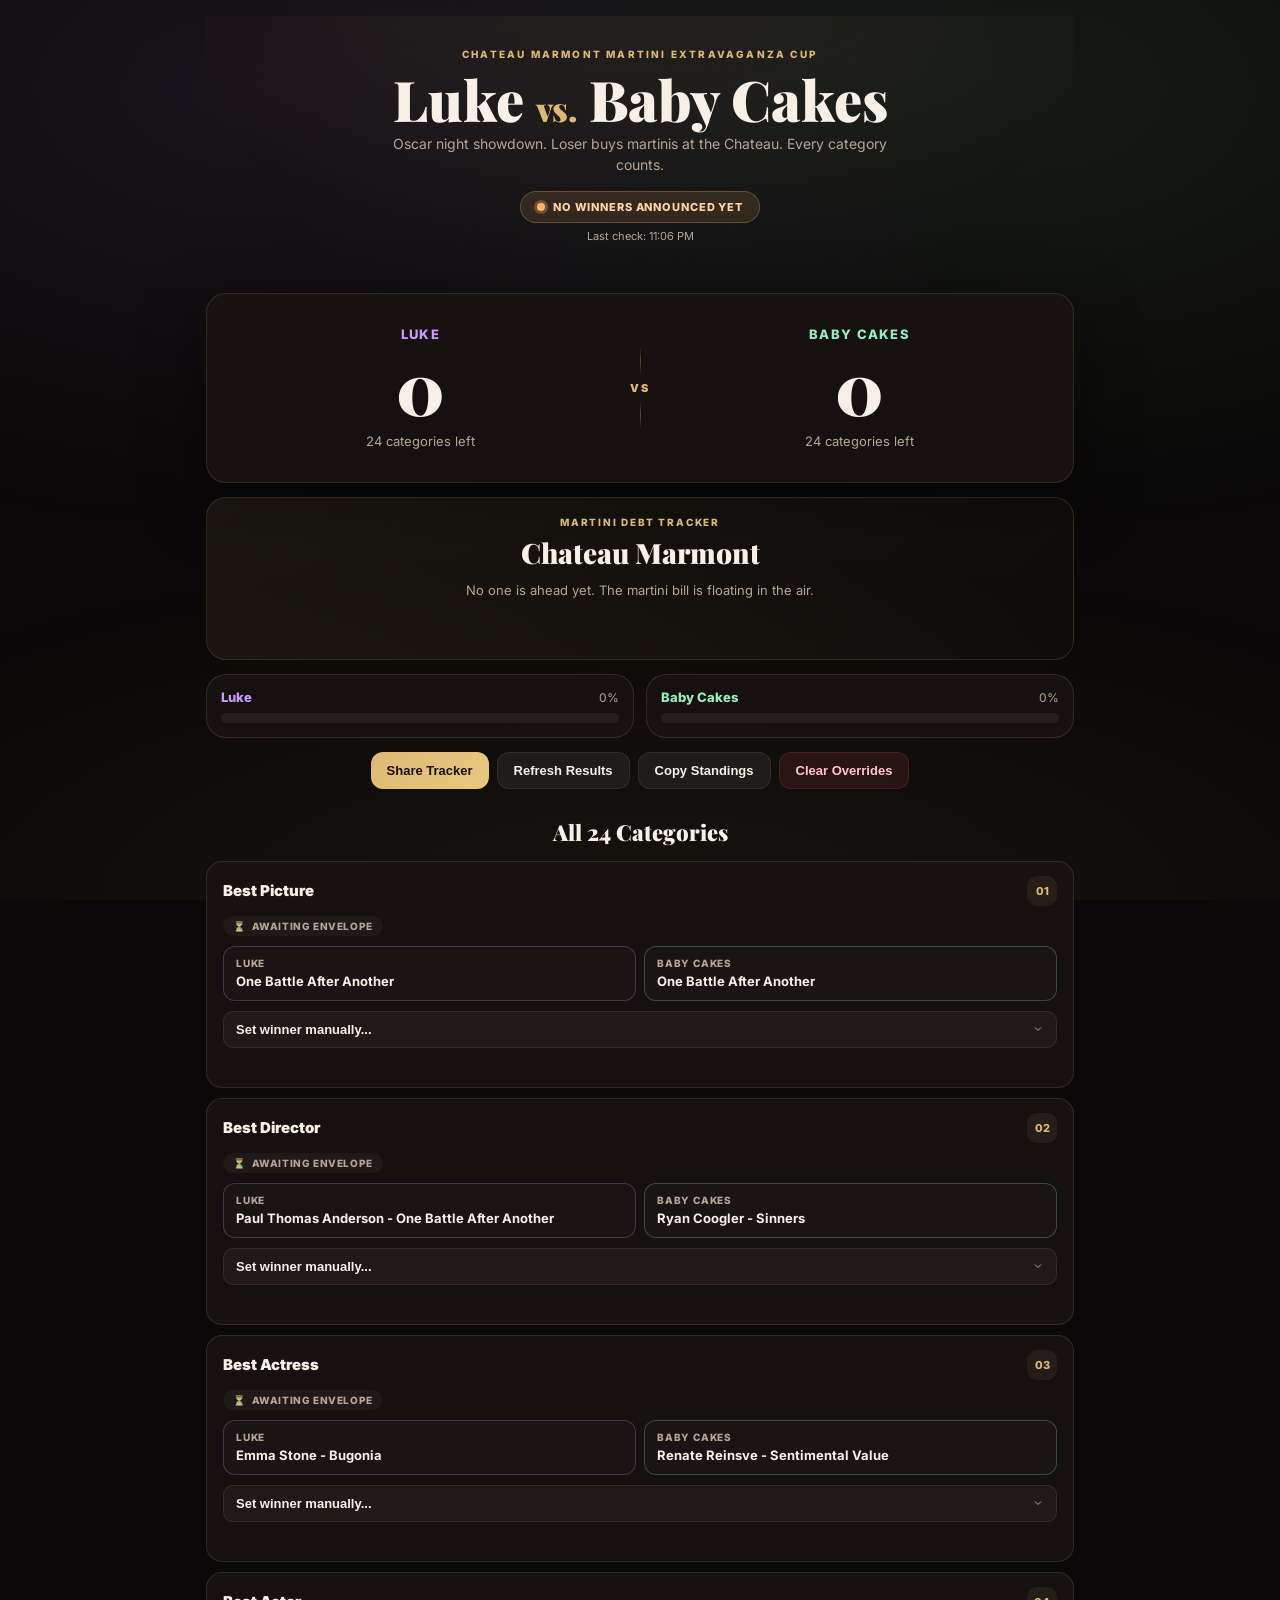
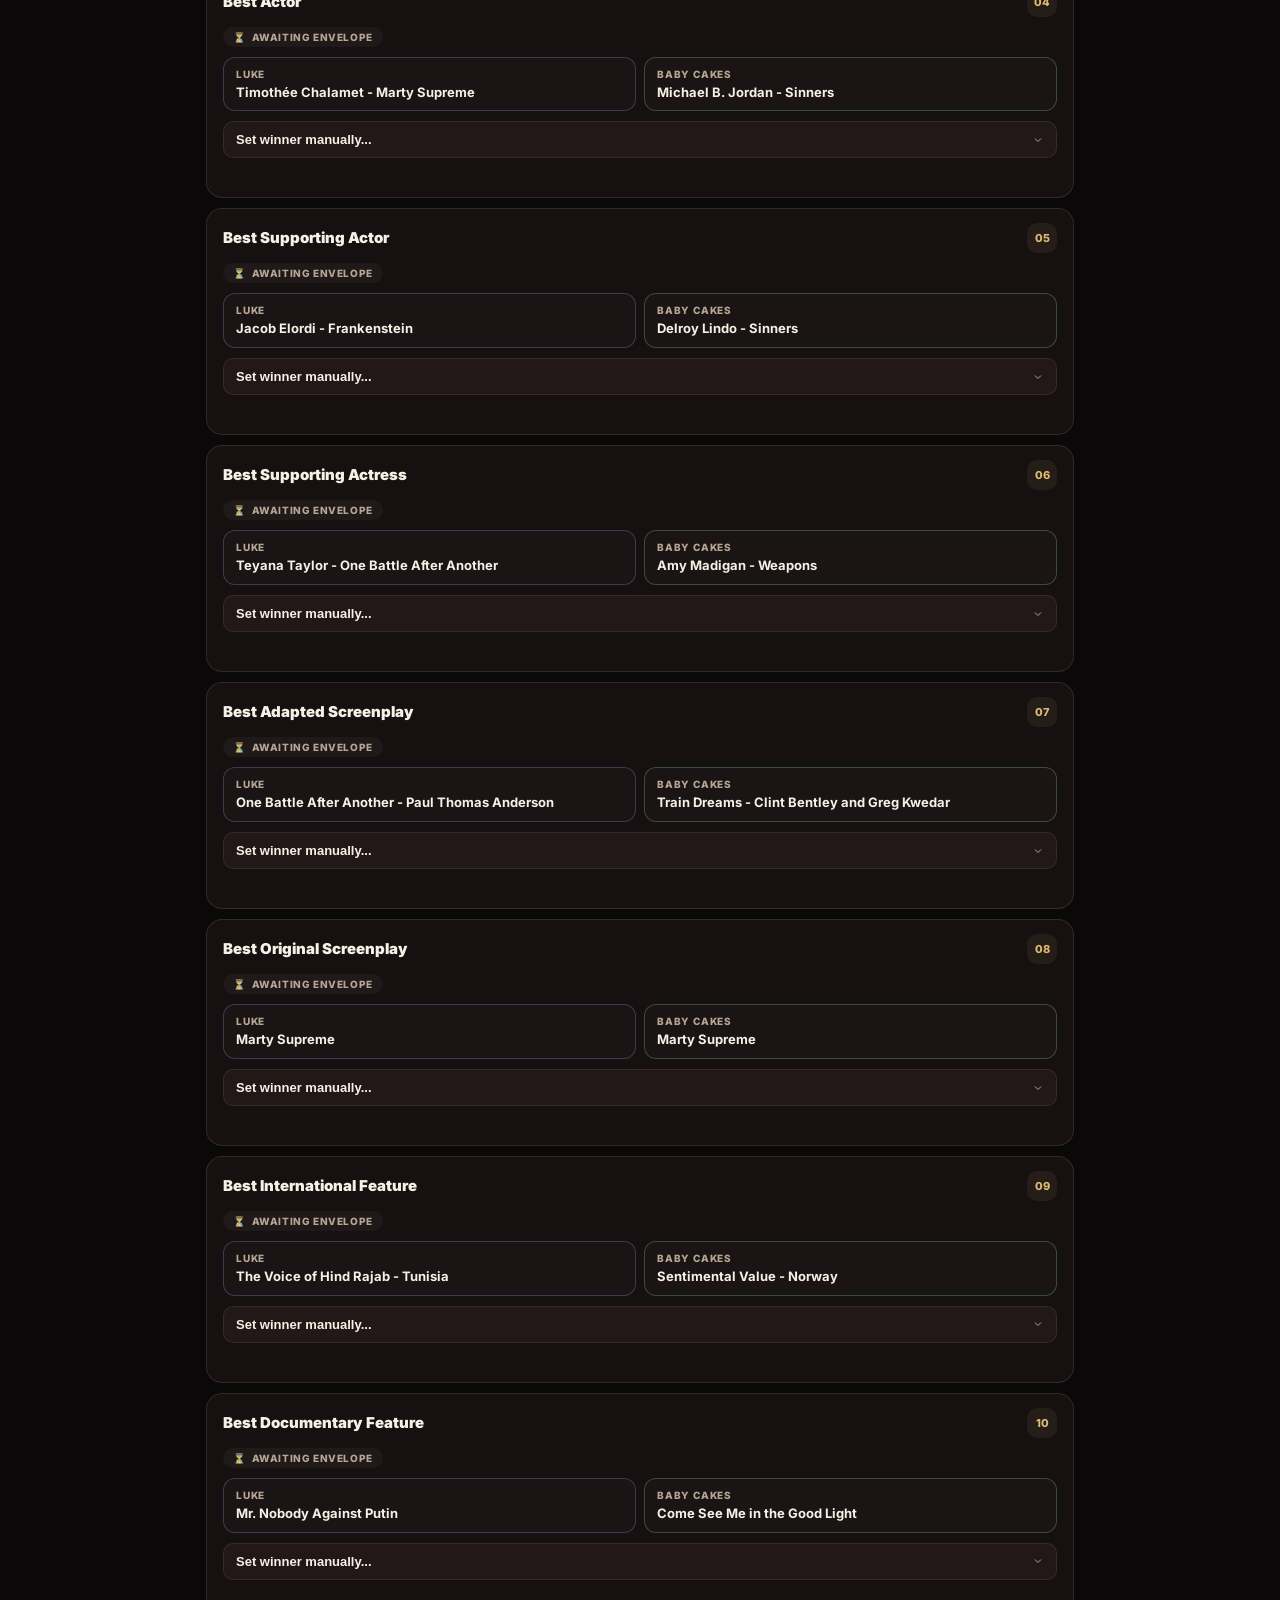
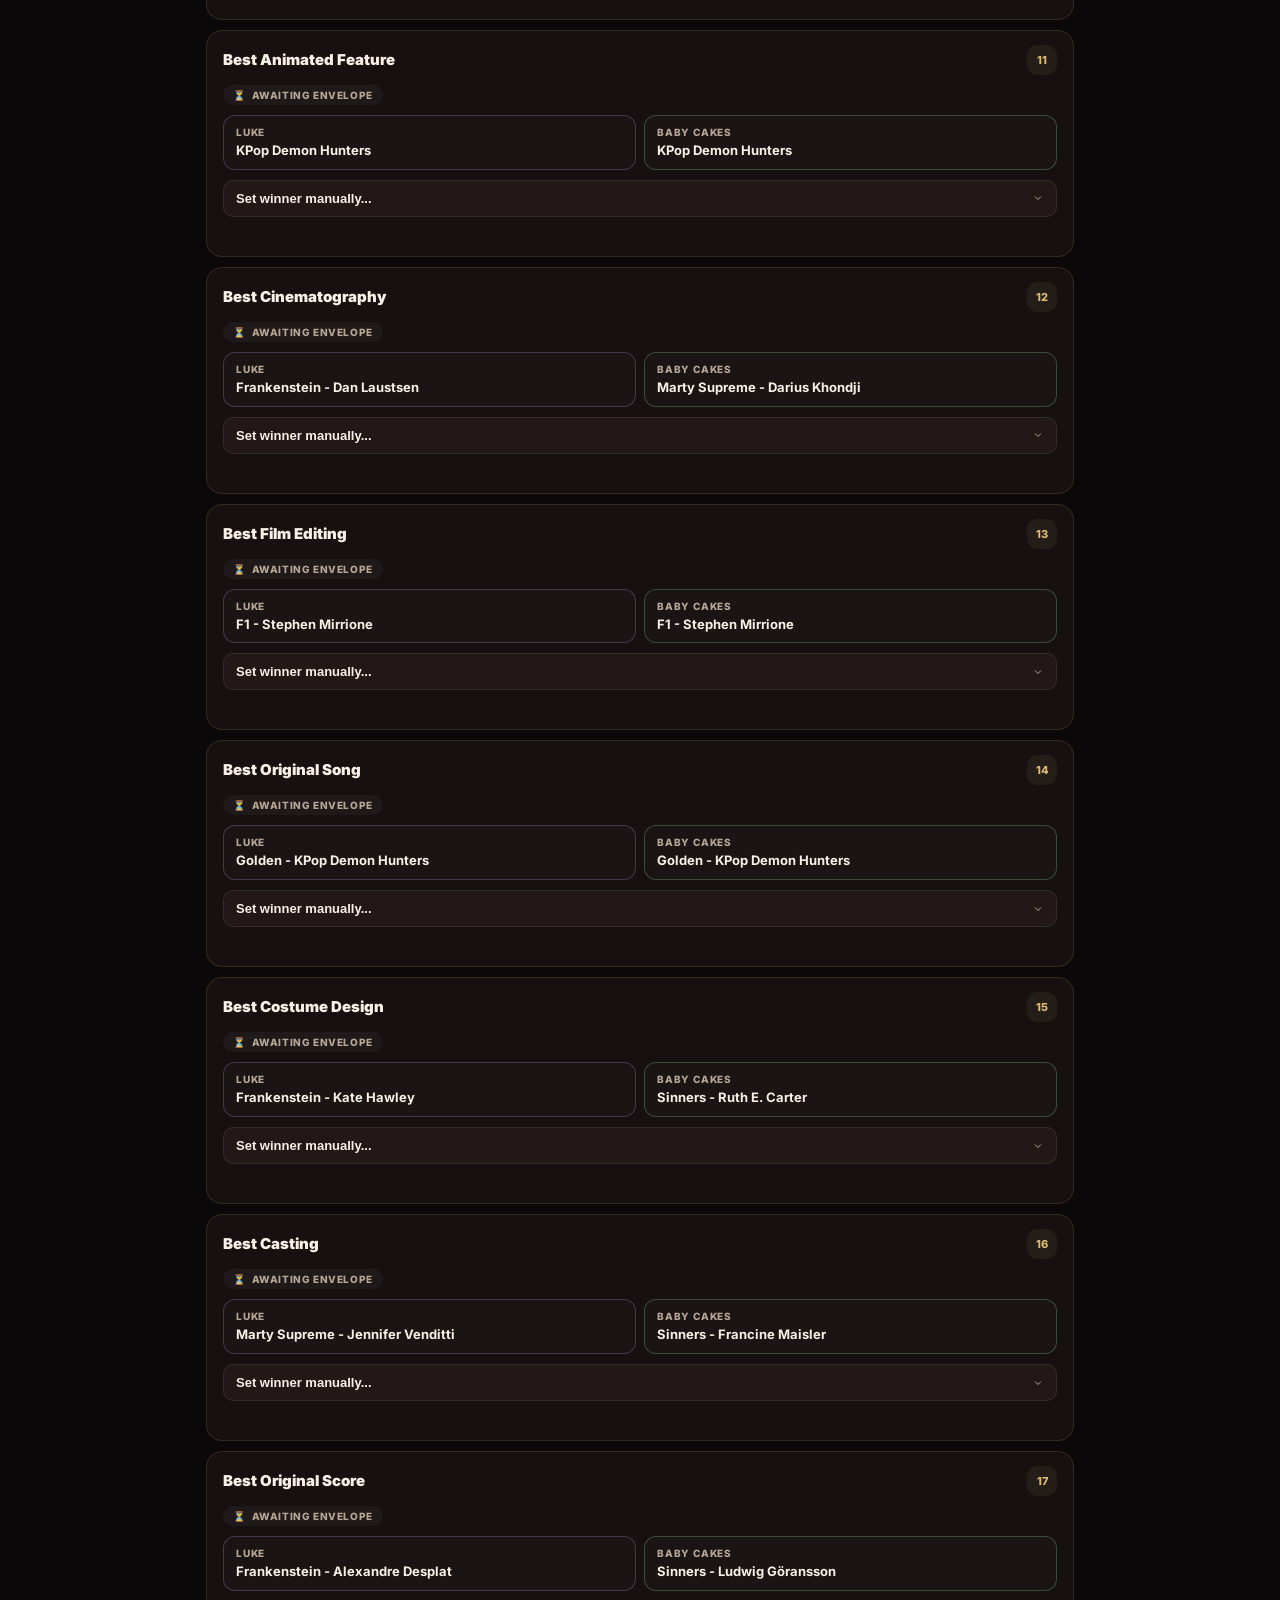
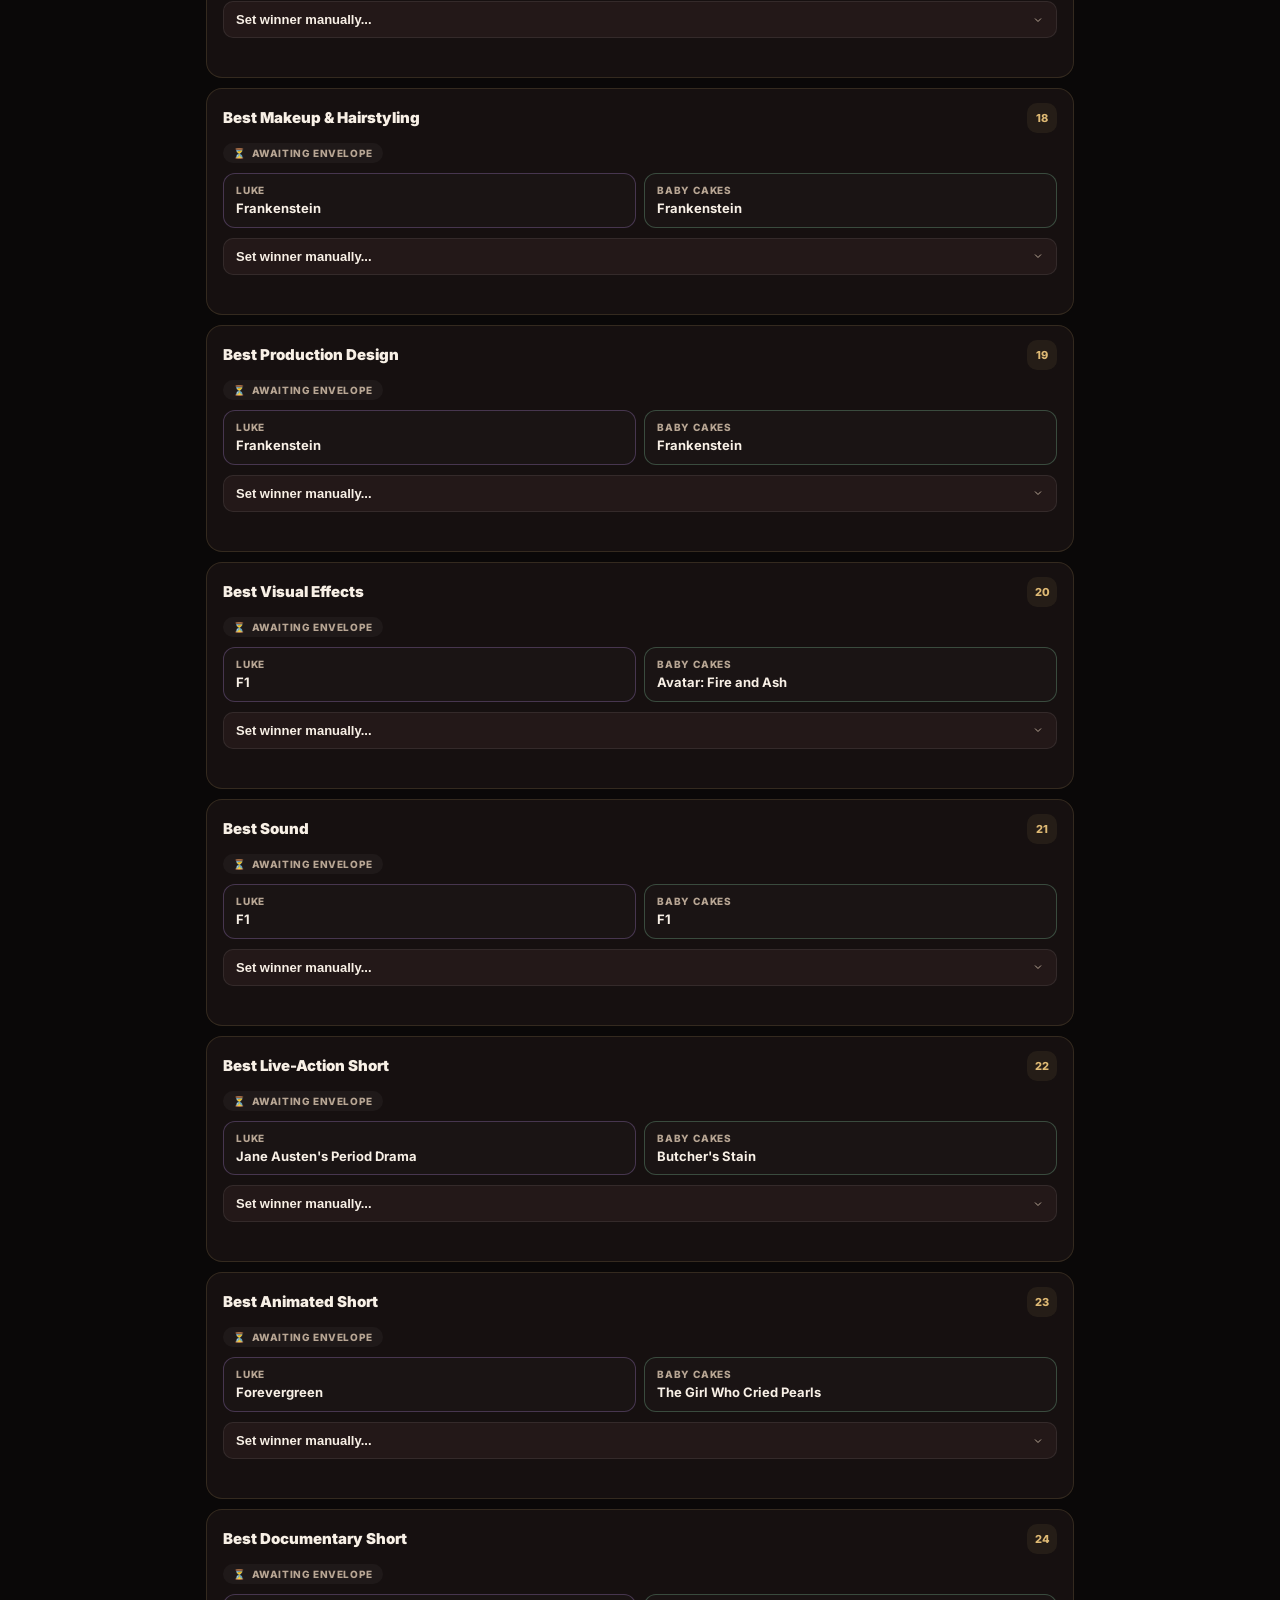
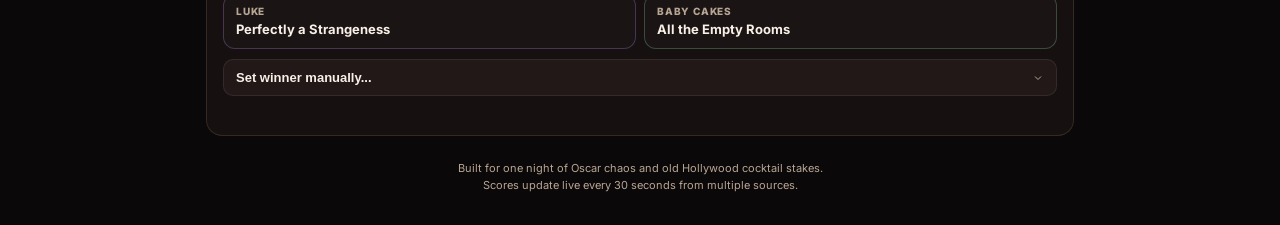
==== commit 6ba7d698: "Fix Wikipedia parser: use gold div structure + bump storage version to clear bad cache" ====
--- a/index.html
+++ b/index.html
@@ -596,8 +596,8 @@
     /* ═══════════════════════════════════════════════
        STATE
     ═══════════════════════════════════════════════ */
-    const STORE_LIVE = 'oscar26-live-v3';
-    const STORE_MANUAL = 'oscar26-manual-v3';
+    const STORE_LIVE = 'oscar26-live-v5';
+    const STORE_MANUAL = 'oscar26-manual-v5';
     let liveWinners = loadJSON(STORE_LIVE, {});
     let manualOverrides = loadJSON(STORE_MANUAL, {});
     let syncStatus = { state: 'off', source: '', time: null, error: '' };
@@ -666,67 +666,98 @@
     }
 
     function parseWikiHTML(html) {
-      const doc = new DOMParser().parseFromString(html, 'text/html');
       const winners = {};
 
-      // Wikipedia marks winners in award tables with a special background color
-      // or by bolding the winner's name. We look for highlighted/styled table rows.
-      // Key insight: only match if there's clear "winner" styling, not just any nominee.
-
-      // Strategy 1: Look for table cells with background highlighting (gold/yellow)
-      const styledCells = doc.querySelectorAll('td[style*="background"], td[style*="Background"], tr[style*="background"] td');
-      for (const cell of styledCells) {
-        const style = (cell.getAttribute('style') || cell.parentElement.getAttribute('style') || '').toLowerCase();
-        // Wikipedia uses gold/yellow backgrounds for winners
-        if (!style.includes('#ff') && !style.includes('gold') && !style.includes('yellow') && !style.includes('#fa') && !style.includes('#e8')) continue;
-        const text = cell.textContent.trim();
-        if (!text || text.length < 2) continue;
-        for (const cat of categories) {
-          if (winners[cat.id]) continue;
-          const match = bestMatch(text, cat.nominees);
-          if (match) winners[cat.id] = match;
+      // Wikipedia structure: each category has a gold (#F9EFAA) div header.
+      // The FIRST <a> link after each gold div (before the next gold div) is the winner.
+      // We match that first link's title attribute against our nominees.
+
+      const goldDivRegex = /<div[^>]*style="[^"]*F9EFAA[^"]*"[^>]*>(.*?)<\/div>/gs;
+      const linkTitleRegex = /<a[^>]*title="([^"]+)"[^>]*>/g;
+
+      // Collect all gold div positions and their category names
+      const goldSections = [];
+      let m;
+      while ((m = goldDivRegex.exec(html)) !== null) {
+        const catText = m[1].replace(/<[^>]+>/g, '').trim();
+        if (catText.length < 4 || catText.length > 80) continue;
+        goldSections.push({ name: catText, end: m.index + m[0].length });
+      }
+
+      // Map wiki category names to our category objects
+      const wikiToOurs = {
+        'best picture': 'best-picture',
+        'best directing': 'best-director',
+        'best actor in a leading role': 'best-actor',
+        'best actress in a leading role': 'best-actress',
+        'best actor in a supporting role': 'best-supporting-actor',
+        'best actress in a supporting role': 'best-supporting-actress',
+        'best writing (original screenplay)': 'best-original-screenplay',
+        'best writing (adapted screenplay)': 'best-adapted-screenplay',
+        'best animated feature film': 'best-animated-feature',
+        'best international feature film': 'best-international-feature',
+        'best documentary feature film': 'best-documentary-feature',
+        'best documentary short film': 'best-documentary-short',
+        'best live action short film': 'best-live-action-short',
+        'best animated short film': 'best-animated-short',
+        'best music (original score)': 'best-original-score',
+        'best music (original song)': 'best-original-song',
+        'best sound': 'best-sound',
+        'best casting': 'best-casting',
+        'best production design': 'best-production-design',
+        'best cinematography': 'best-cinematography',
+        'best makeup and hairstyling': 'best-makeup-and-hairstyling',
+        'best costume design': 'best-costume-design',
+        'best film editing': 'best-editing',
+        'best visual effects': 'best-visual-effects',
+      };
+
+      const catById = {};
+      for (const c of categories) catById[c.id] = c;
+
+      for (let i = 0; i < goldSections.length; i++) {
+        const section = goldSections[i];
+        const catId = wikiToOurs[section.name.toLowerCase()];
+        if (!catId || !catById[catId]) continue;
+        const cat = catById[catId];
+
+        // Get HTML between this gold div and the next one
+        const nextEnd = i + 1 < goldSections.length ? goldSections[i + 1].end - 200 : section.end + 8000;
+        const between = html.substring(section.end, nextEnd);
+
+        // The first <a title="..."> links are the winner (name + film)
+        const links = [];
+        let lm;
+        const linkRe = /<a[^>]*title="([^"]+)"[^>]*>/g;
+        while ((lm = linkRe.exec(between)) !== null && links.length < 6) {
+          const title = lm[1].replace(/ \(film\)| \(2025 film\)| \(2026 film\)/g, '').trim();
+          if (title.length > 2 && !title.includes('edit section') && !title.includes('Wikipedia')) {
+            links.push(title);
+          }
         }
-      }
-
-      // Strategy 2: Look for list items where the first entry is bold (wiki convention for winners)
-      // Only in sections that match our category headings
-      const headings = doc.querySelectorAll('h2, h3, h4');
-      for (const heading of headings) {
-        const hText = norm(heading.textContent);
-        let matchedCat = null;
-        for (const cat of categories) {
-          if (winners[cat.id]) continue;
-          for (const h of cat.headings) {
-            if (hText.includes(norm(h))) { matchedCat = cat; break; }
+
+        if (links.length === 0) continue;
+
+        // Try matching the first link, then combinations of first links (name - film)
+        const firstLink = links[0];
+        let match = bestMatch(firstLink, cat.nominees);
+        if (!match && links.length > 1) {
+          // Try "Person - Film" combo (for acting/directing categories)
+          match = bestMatch(firstLink + ' - ' + links[1], cat.nominees);
+        }
+        if (!match && links.length > 1) {
+          // Try film title as second link
+          match = bestMatch(links[1], cat.nominees);
+        }
+        if (!match) {
+          // Try "Film - Person" combo
+          for (let j = 0; j < Math.min(3, links.length); j++) {
+            match = bestMatch(links[j], cat.nominees);
+            if (match) break;
           }
-          if (matchedCat) break;
         }
-        if (!matchedCat) continue;
-
-        // Walk sibling elements until next heading, looking for a bold nominee in a list
-        let el = heading.nextElementSibling;
-        let steps = 0;
-        while (el && steps < 15) {
-          if (/^h[234]$/i.test(el.tagName)) break;
-          // Check for bold items in lists or tables
-          const bolds = el.querySelectorAll('b, strong');
-          for (const b of bolds) {
-            const bText = b.textContent.trim();
-            if (bText.length < 3) continue;
-            const match = bestMatch(bText, matchedCat.nominees);
-            if (match) {
-              // Verify this bold element is in a list context (not just article chrome)
-              const parent = b.closest('li, td, dd');
-              if (parent) {
-                winners[matchedCat.id] = match;
-                break;
-              }
-            }
-          }
-          if (winners[matchedCat.id]) break;
-          el = el.nextElementSibling;
-          steps++;
-        }
+
+        if (match) winners[catId] = match;
       }
 
       return winners;
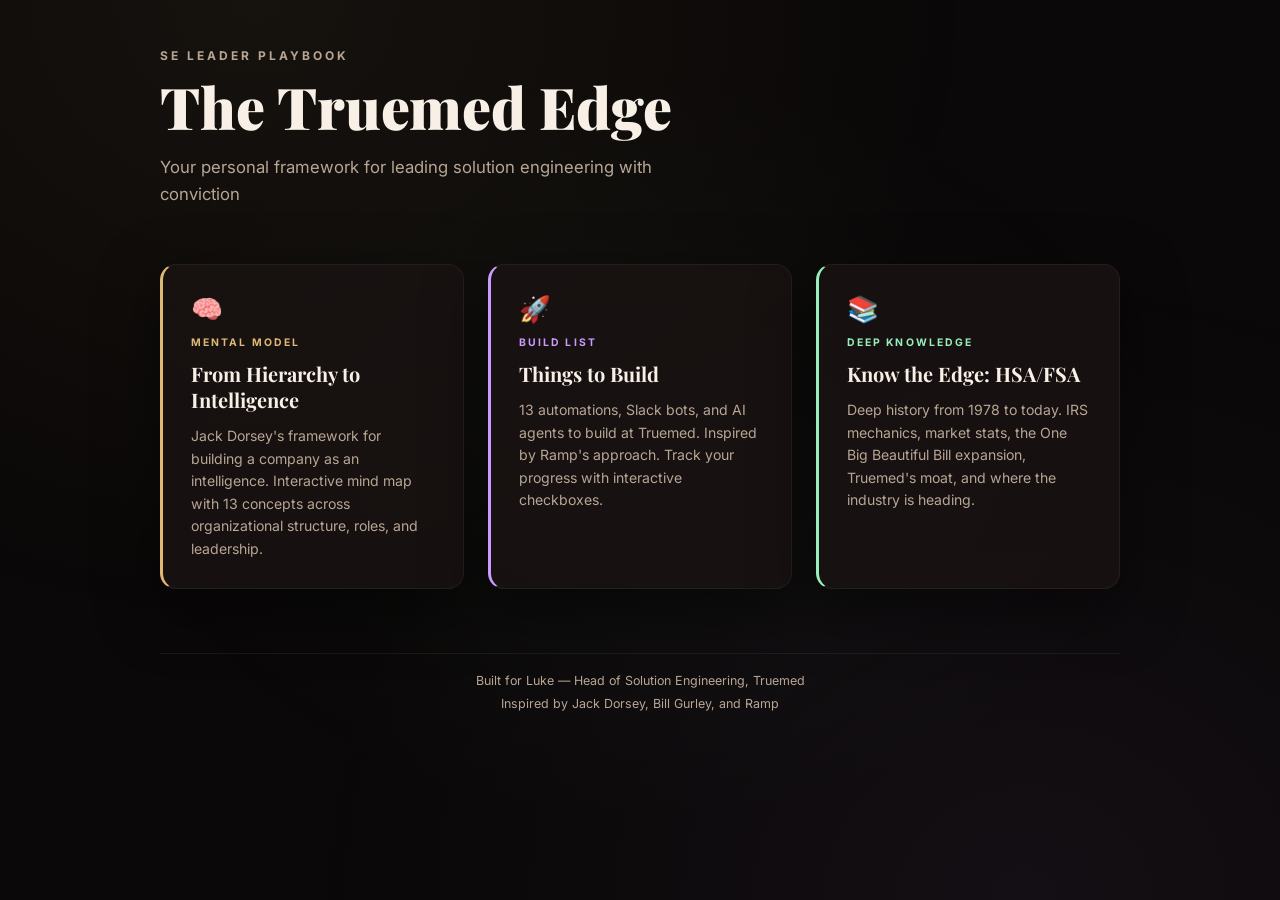
==== commit 3aff7771: "Initial commit — SE Leader Playbook Four-page personal playbook for Head of Solution Engineering at " ====
--- a/index.html
+++ b/index.html
@@ -1,1151 +1,64 @@
 <!DOCTYPE html>
 <html lang="en">
 <head>
-  <meta charset="UTF-8" />
-  <meta name="viewport" content="width=device-width, initial-scale=1.0" />
-  <title>Luke vs. Baby Cakes — Oscar Showdown 2026</title>
-  <link rel="preconnect" href="https://fonts.googleapis.com">
-  <link href="https://fonts.googleapis.com/css2?family=Playfair+Display:wght@700;900&family=Inter:wght@400;600;700;800;900&display=swap" rel="stylesheet">
-  <style>
-    :root {
-      --bg: #0a0808;
-      --panel: rgba(24, 18, 18, .92);
-      --panel-2: rgba(36, 26, 26, .95);
-      --line: rgba(222, 187, 116, .15);
-      --line-bright: rgba(222, 187, 116, .35);
-      --gold: #deb974;
-      --gold-2: #f3dfb5;
-      --gold-glow: rgba(222, 185, 116, .25);
-      --purple: #cc9bff;
-      --purple-dim: rgba(204, 155, 255, .15);
-      --green: #97efba;
-      --green-dim: rgba(151, 239, 186, .15);
-      --red: #ff8e8e;
-      --text: #f8f0e6;
-      --muted: #b8a694;
-      --shadow: 0 20px 60px rgba(0,0,0,.5);
-      --radius: 20px;
-    }
-    * { box-sizing: border-box; margin: 0; }
-    html { scroll-behavior: smooth; }
-    body {
-      color: var(--text);
-      font-family: 'Inter', system-ui, -apple-system, sans-serif;
-      background: var(--bg);
-      min-height: 100vh;
-      overflow-x: hidden;
-    }
-    body::before {
-      content: '';
-      position: fixed;
-      inset: 0;
-      background:
-        radial-gradient(ellipse 60% 50% at 20% 10%, rgba(204,155,255,.08), transparent),
-        radial-gradient(ellipse 60% 50% at 80% 10%, rgba(151,239,186,.08), transparent),
-        radial-gradient(ellipse 80% 40% at 50% 100%, rgba(222,185,116,.06), transparent);
-      pointer-events: none;
-      z-index: 0;
-    }
-
-    .wrap { max-width: 900px; margin: 0 auto; padding: 16px; position: relative; z-index: 1; }
-
-    /* ── HERO ── */
-    .hero {
-      text-align: center;
-      padding: 32px 20px 24px;
-      position: relative;
-      overflow: hidden;
-    }
-    .hero::before {
-      content: '';
-      position: absolute;
-      top: -60%; left: -20%; right: -20%; bottom: 0;
-      background: radial-gradient(ellipse at center top, rgba(222,185,116,.10), transparent 70%);
-      pointer-events: none;
-    }
-    .eyebrow {
-      color: var(--gold);
-      text-transform: uppercase;
-      letter-spacing: .22em;
-      font-weight: 800;
-      font-size: 10px;
-      margin-bottom: 12px;
-      position: relative;
-    }
-    h1 {
-      font-family: 'Playfair Display', Georgia, serif;
-      font-size: clamp(32px, 8vw, 56px);
-      font-weight: 900;
-      line-height: .95;
-      margin-bottom: 8px;
-      position: relative;
-    }
-    h1 .vs-text { color: var(--gold); font-size: .6em; }
-    .subtitle {
-      color: var(--muted);
-      font-size: 14px;
-      line-height: 1.5;
-      max-width: 500px;
-      margin: 0 auto;
-      position: relative;
-    }
-
-    /* ── LIVE BADGE ── */
-    .live-badge {
-      display: inline-flex;
-      align-items: center;
-      gap: 8px;
-      padding: 8px 16px;
-      border-radius: 999px;
-      font-size: 11px;
-      font-weight: 800;
-      letter-spacing: .08em;
-      text-transform: uppercase;
-      margin: 16px auto 0;
-      position: relative;
-      cursor: pointer;
-      transition: transform .15s;
-    }
-    .live-badge:hover { transform: scale(1.04); }
-    .live-badge.on { background: rgba(151,239,186,.12); color: #b8f5cf; border: 1px solid rgba(151,239,186,.25); }
-    .live-badge.warn { background: rgba(255,180,100,.12); color: #ffd4a8; border: 1px solid rgba(255,180,100,.25); }
-    .live-badge.off { background: rgba(255,255,255,.06); color: var(--muted); border: 1px solid rgba(255,255,255,.08); }
-    .pulse-dot {
-      width: 8px; height: 8px;
-      border-radius: 50%;
-      position: relative;
-    }
-    .pulse-dot::after {
-      content: '';
-      position: absolute;
-      inset: -3px;
-      border-radius: 50%;
-      animation: pulse 2s ease-in-out infinite;
-    }
-    .live-badge.on .pulse-dot { background: #97efba; }
-    .live-badge.on .pulse-dot::after { background: rgba(151,239,186,.4); }
-    .live-badge.warn .pulse-dot { background: #ffb864; }
-    .live-badge.warn .pulse-dot::after { background: rgba(255,180,100,.3); }
-    .live-badge.off .pulse-dot { background: #6d6363; }
-    .live-badge.off .pulse-dot::after { animation: none; }
-    @keyframes pulse {
-      0%, 100% { transform: scale(1); opacity: 1; }
-      50% { transform: scale(2.2); opacity: 0; }
-    }
-    .sync-detail {
-      font-size: 11px;
-      color: var(--muted);
-      text-align: center;
-      margin-top: 6px;
-      min-height: 16px;
-    }
-
-    /* ── SCOREBOARD ── */
-    .scoreboard {
-      display: grid;
-      grid-template-columns: 1fr auto 1fr;
-      gap: 0;
-      align-items: center;
-      margin-top: 24px;
-      padding: 20px 16px;
-      background: var(--panel);
-      border: 1px solid var(--line);
-      border-radius: var(--radius);
-      box-shadow: var(--shadow);
-    }
-    .player { text-align: center; padding: 12px 8px; }
-    .player-name {
-      font-size: 13px;
-      font-weight: 800;
-      text-transform: uppercase;
-      letter-spacing: .1em;
-      margin-bottom: 4px;
-    }
-    .player.luke .player-name { color: var(--purple); }
-    .player.bc .player-name { color: var(--green); }
-    .player-score {
-      font-family: 'Playfair Display', Georgia, serif;
-      font-size: clamp(48px, 10vw, 72px);
-      font-weight: 900;
-      line-height: 1;
-      margin: 8px 0 10px;
-      transition: transform .3s cubic-bezier(.34,1.56,.64,1);
-    }
-    .player-score.bump { transform: scale(1.15); }
-    .player-detail {
-      font-size: 13px;
-      color: var(--muted);
-      line-height: 1.4;
-    }
-    .vs-divider {
-      display: flex;
-      flex-direction: column;
-      align-items: center;
-      gap: 6px;
-      padding: 0 12px;
-    }
-    .vs-line {
-      width: 1px;
-      height: 28px;
-      background: linear-gradient(to bottom, transparent, var(--line-bright), transparent);
-    }
-    .vs-label {
-      color: var(--gold);
-      font-size: 11px;
-      font-weight: 900;
-      letter-spacing: .2em;
-      text-transform: uppercase;
-    }
-
-    /* ── CHATEAU MARMONT TRACKER ── */
-    .chateau {
-      margin-top: 14px;
-      padding: 18px;
-      background: linear-gradient(135deg, rgba(222,185,116,.08), rgba(222,185,116,.02));
-      border: 1px solid var(--line);
-      border-radius: var(--radius);
-      text-align: center;
-    }
-    .chateau-label {
-      font-size: 10px;
-      text-transform: uppercase;
-      letter-spacing: .18em;
-      color: var(--gold);
-      font-weight: 800;
-      margin-bottom: 6px;
-    }
-    .chateau-title {
-      font-family: 'Playfair Display', Georgia, serif;
-      font-size: clamp(20px, 4vw, 28px);
-      font-weight: 900;
-      margin-bottom: 10px;
-    }
-    .chateau-status {
-      color: var(--muted);
-      font-size: 13px;
-      line-height: 1.5;
-    }
-    .chateau-status strong { color: var(--text); }
-    .martini-row {
-      display: flex;
-      justify-content: center;
-      gap: 4px;
-      margin-top: 10px;
-      font-size: 22px;
-      min-height: 30px;
-    }
-
-    /* ── PROGRESS BARS ── */
-    .progress-section {
-      display: grid;
-      grid-template-columns: 1fr 1fr;
-      gap: 12px;
-      margin-top: 14px;
-    }
-    .progress-card {
-      padding: 14px;
-      background: var(--panel);
-      border: 1px solid var(--line);
-      border-radius: var(--radius);
-    }
-    .progress-top {
-      display: flex;
-      justify-content: space-between;
-      align-items: baseline;
-      margin-bottom: 8px;
-    }
-    .progress-label { font-weight: 800; font-size: 13px; }
-    .progress-pct { font-size: 12px; color: var(--muted); }
-    .bar {
-      height: 10px;
-      border-radius: 999px;
-      background: rgba(255,255,255,.06);
-      overflow: hidden;
-    }
-    .fill {
-      height: 100%;
-      width: 0%;
-      border-radius: 999px;
-      transition: width .5s cubic-bezier(.22,1,.36,1);
-    }
-    .fill.luke { background: linear-gradient(90deg, rgba(204,155,255,.5), var(--purple)); }
-    .fill.bc { background: linear-gradient(90deg, rgba(151,239,186,.5), var(--green)); }
-
-    /* ── CONTROLS ── */
-    .controls {
-      display: flex;
-      flex-wrap: wrap;
-      gap: 8px;
-      margin-top: 14px;
-      justify-content: center;
-    }
-    button {
-      border: none;
-      border-radius: 12px;
-      padding: 10px 16px;
-      font-size: 13px;
-      font-weight: 700;
-      cursor: pointer;
-      transition: transform .12s, opacity .12s;
-    }
-    button:hover { transform: translateY(-1px); }
-    button:active { transform: scale(.97); }
-    .btn-gold { background: linear-gradient(135deg, var(--gold), #e8c980); color: #1a1008; }
-    .btn-ghost { background: rgba(255,255,255,.06); color: var(--text); border: 1px solid rgba(255,255,255,.08); }
-    .btn-danger { background: rgba(255,100,100,.1); color: #ffc8c8; border: 1px solid rgba(255,100,100,.15); }
-
-    /* ── CATEGORY GRID ── */
-    .section-title {
-      font-family: 'Playfair Display', Georgia, serif;
-      font-size: 22px;
-      font-weight: 900;
-      text-align: center;
-      margin: 28px 0 14px;
-    }
-    .grid {
-      display: grid;
-      grid-template-columns: 1fr;
-      gap: 10px;
-    }
-    .cat {
-      background: var(--panel);
-      border: 1px solid var(--line);
-      border-radius: 16px;
-      padding: 14px 16px;
-      transition: border-color .3s, box-shadow .3s;
-    }
-    .cat.done {
-      border-color: var(--line-bright);
-      box-shadow: 0 0 30px rgba(222,185,116,.06);
-    }
-    .cat-head {
-      display: flex;
-      justify-content: space-between;
-      align-items: center;
-      margin-bottom: 8px;
-      gap: 10px;
-    }
-    .cat-title { font-weight: 900; font-size: 15px; line-height: 1.2; }
-    .cat-num {
-      min-width: 30px;
-      height: 30px;
-      border-radius: 10px;
-      display: grid;
-      place-items: center;
-      font-size: 11px;
-      font-weight: 800;
-      color: var(--gold);
-      background: rgba(222,185,116,.08);
-      flex-shrink: 0;
-    }
-    .cat-status {
-      display: inline-flex;
-      align-items: center;
-      gap: 6px;
-      padding: 4px 10px;
-      border-radius: 999px;
-      font-size: 10px;
-      font-weight: 800;
-      text-transform: uppercase;
-      letter-spacing: .06em;
-      margin-bottom: 10px;
-    }
-    .cat-status.pending { background: rgba(255,255,255,.04); color: var(--muted); }
-    .cat-status.decided { background: rgba(222,185,116,.1); color: var(--gold-2); }
-    .picks {
-      display: grid;
-      grid-template-columns: 1fr 1fr;
-      gap: 8px;
-      margin-bottom: 10px;
-    }
-    .pick-card {
-      border-radius: 12px;
-      padding: 10px 12px;
-      border: 1px solid rgba(255,255,255,.06);
-      background: rgba(255,255,255,.02);
-      transition: all .3s;
-    }
-    .pick-card.luke { border-color: rgba(204,155,255,.25); }
-    .pick-card.bc { border-color: rgba(151,239,186,.25); }
-    .pick-card.correct {
-      background: rgba(222,185,116,.08);
-      border-color: rgba(222,185,116,.4);
-    }
-    .pick-card.correct .pick-who { color: var(--gold); }
-    .pick-card.wrong { opacity: .5; }
-    .pick-who {
-      font-size: 10px;
-      text-transform: uppercase;
-      letter-spacing: .08em;
-      font-weight: 800;
-      color: var(--muted);
-      margin-bottom: 4px;
-    }
-    .pick-val { font-size: 13px; font-weight: 700; line-height: 1.3; }
-    .cat-winner {
-      font-size: 12px;
-      color: var(--gold-2);
-      font-weight: 700;
-      margin-bottom: 8px;
-      min-height: 18px;
-    }
-    .cat-winner .winner-icon { margin-right: 4px; }
-    select {
-      width: 100%;
-      padding: 10px 12px;
-      border-radius: 10px;
-      background: var(--panel-2);
-      color: var(--text);
-      border: 1px solid rgba(255,255,255,.08);
-      outline: none;
-      font-size: 13px;
-      font-weight: 600;
-      -webkit-appearance: none;
-      appearance: none;
-      background-image: url("data:image/svg+xml,%3Csvg xmlns='http://www.w3.org/2000/svg' width='12' height='12' viewBox='0 0 24 24' fill='none' stroke='%23b8a694' stroke-width='2'%3E%3Cpath d='M6 9l6 6 6-6'/%3E%3C/svg%3E");
-      background-repeat: no-repeat;
-      background-position: right 12px center;
-    }
-    .cat-result {
-      font-size: 12px;
-      color: var(--muted);
-      margin-top: 8px;
-      line-height: 1.4;
-      min-height: 17px;
-    }
-
-    /* ── FOOTER ── */
-    .footer {
-      text-align: center;
-      color: var(--muted);
-      font-size: 11px;
-      padding: 24px 16px 16px;
-      line-height: 1.5;
-    }
-
-    /* ── TOAST ── */
-    .toast {
-      position: fixed;
-      bottom: 20px;
-      left: 50%;
-      transform: translateX(-50%) translateY(20px);
-      background: rgba(24,18,18,.96);
-      border: 1px solid var(--line-bright);
-      border-radius: 14px;
-      padding: 12px 18px;
-      font-size: 13px;
-      font-weight: 700;
-      box-shadow: 0 16px 48px rgba(0,0,0,.6);
-      opacity: 0;
-      pointer-events: none;
-      transition: opacity .25s, transform .25s;
-      z-index: 100;
-      max-width: 340px;
-      text-align: center;
-    }
-    .toast.show { opacity: 1; transform: translateX(-50%) translateY(0); pointer-events: auto; }
-
-    /* ── CONFETTI CANVAS ── */
-    #confetti {
-      position: fixed;
-      inset: 0;
-      pointer-events: none;
-      z-index: 99;
-    }
-
-    /* ── RESPONSIVE ── */
-    @media (max-width: 600px) {
-      .wrap { padding: 10px; }
-      .scoreboard { padding: 16px 10px; }
-      .progress-section { grid-template-columns: 1fr; }
-      .picks { grid-template-columns: 1fr; }
-      .controls { flex-direction: column; }
-      .controls button { width: 100%; }
-    }
-  </style>
+<meta charset="UTF-8">
+<meta name="viewport" content="width=device-width,initial-scale=1">
+<title>SE Leader Playbook — The Truemed Edge</title>
+<link href="https://fonts.googleapis.com/css2?family=Playfair+Display:wght@700;900&family=Inter:wght@400;500;600;700;900&display=swap" rel="stylesheet">
+<style>
+*{margin:0;padding:0;box-sizing:border-box}
+:root{--bg:#0a0808;--panel:rgba(24,18,18,.92);--gold:#deb974;--purple:#cc9bff;--green:#97efba;--text:#f8f0e6;--muted:#b8a694;--shadow:0 20px 60px rgba(0,0,0,.5);--radius:16px}
+body{font-family:'Inter',sans-serif;background:var(--bg);color:var(--text);min-height:100vh;display:flex;flex-direction:column;align-items:center;padding:3rem 1.5rem}
+body::before{content:'';position:fixed;inset:0;background:radial-gradient(ellipse at 20% 0%,rgba(222,185,116,.06),transparent 50%),radial-gradient(ellipse at 80% 100%,rgba(204,155,255,.05),transparent 50%),radial-gradient(ellipse at 50% 50%,rgba(151,239,186,.03),transparent 60%);pointer-events:none;z-index:0}
+main{position:relative;z-index:1;max-width:960px;width:100%}
+.eyebrow{font-size:.75rem;font-weight:700;letter-spacing:.25em;color:var(--muted);text-transform:uppercase;margin-bottom:.75rem}
+h1{font-family:'Playfair Display',serif;font-weight:900;font-size:clamp(2.4rem,5vw,3.6rem);line-height:1.1;margin-bottom:1rem}
+.subtitle{font-size:1.05rem;color:var(--muted);max-width:540px;line-height:1.6;margin-bottom:3.5rem}
+.grid{display:grid;grid-template-columns:repeat(auto-fit,minmax(280px,1fr));gap:1.5rem;margin-bottom:4rem}
+.card{display:flex;flex-direction:column;gap:.75rem;background:var(--panel);border:1px solid rgba(255,255,255,.06);border-radius:var(--radius);padding:1.75rem;text-decoration:none;color:var(--text);border-left:3px solid var(--accent);box-shadow:var(--shadow);transition:transform .35s cubic-bezier(.22,1,.36,1),border-color .3s,box-shadow .3s;opacity:0;transform:translateY(18px);animation:fadeUp .6s ease forwards}
+.card:nth-child(1){--accent:var(--gold);animation-delay:.1s}
+.card:nth-child(2){--accent:var(--purple);animation-delay:.2s}
+.card:nth-child(3){--accent:var(--green);animation-delay:.3s}
+.card:hover{transform:translateY(-2px) scale(1.02);border-left-color:var(--accent);box-shadow:var(--shadow),0 0 30px color-mix(in srgb,var(--accent) 15%,transparent)}
+.card .icon{font-size:1.6rem}
+.card .tag{font-size:.65rem;font-weight:700;letter-spacing:.2em;color:var(--accent);text-transform:uppercase}
+.card h2{font-family:'Playfair Display',serif;font-weight:700;font-size:1.25rem;line-height:1.3}
+.card p{font-size:.88rem;color:var(--muted);line-height:1.6}
+@keyframes fadeUp{to{opacity:1;transform:translateY(0)}}
+footer{position:relative;z-index:1;text-align:center;padding-top:1rem;border-top:1px solid rgba(255,255,255,.06);max-width:960px;width:100%}
+footer p{font-size:.78rem;color:var(--muted);line-height:1.8}
+@media(max-width:640px){body{padding:2rem 1rem}.grid{grid-template-columns:1fr}}
+</style>
 </head>
 <body>
-  <canvas id="confetti"></canvas>
-
-  <div class="wrap">
-    <!-- HERO -->
-    <section class="hero">
-      <div class="eyebrow">Chateau Marmont Martini Extravaganza Cup</div>
-      <h1>Luke <span class="vs-text">vs.</span> Baby Cakes</h1>
-      <div class="subtitle">Oscar night showdown. Loser buys martinis at the Chateau. Every category counts.</div>
-
-      <div id="live-badge" class="live-badge off" onclick="syncLive(true)">
-        <span class="pulse-dot"></span>
-        <span id="live-label">Connecting...</span>
-      </div>
-      <div id="sync-detail" class="sync-detail"></div>
-    </section>
-
-    <!-- SCOREBOARD -->
-    <section class="scoreboard">
-      <div class="player luke">
-        <div class="player-name">Luke</div>
-        <div id="score-luke" class="player-score">0</div>
-        <div class="player-detail"><span id="remaining-luke">24</span> categories left</div>
-      </div>
-      <div class="vs-divider">
-        <div class="vs-line"></div>
-        <div class="vs-label">vs</div>
-        <div class="vs-line"></div>
-      </div>
-      <div class="player bc">
-        <div class="player-name">Baby Cakes</div>
-        <div id="score-bc" class="player-score">0</div>
-        <div class="player-detail"><span id="remaining-bc">24</span> categories left</div>
-      </div>
-    </section>
-
-    <!-- CHATEAU TRACKER -->
-    <section class="chateau">
-      <div class="chateau-label">Martini Debt Tracker</div>
-      <div class="chateau-title">Chateau Marmont</div>
-      <div id="chateau-status" class="chateau-status">No one is ahead yet. The martini bill is floating in the air.</div>
-      <div id="martini-row" class="martini-row"></div>
-    </section>
-
-    <!-- PROGRESS -->
-    <section class="progress-section">
-      <div class="progress-card">
-        <div class="progress-top">
-          <div class="progress-label" style="color:var(--purple)">Luke</div>
-          <div id="pct-luke" class="progress-pct">0%</div>
-        </div>
-        <div class="bar"><div id="fill-luke" class="fill luke"></div></div>
-      </div>
-      <div class="progress-card">
-        <div class="progress-top">
-          <div class="progress-label" style="color:var(--green)">Baby Cakes</div>
-          <div id="pct-bc" class="progress-pct">0%</div>
-        </div>
-        <div class="bar"><div id="fill-bc" class="fill bc"></div></div>
-      </div>
-    </section>
-
-    <!-- CONTROLS -->
-    <section class="controls">
-      <button id="btn-share" class="btn-gold" onclick="shareLink()">Share Tracker</button>
-      <button class="btn-ghost" onclick="syncLive(true)">Refresh Results</button>
-      <button class="btn-ghost" onclick="copyStandings()">Copy Standings</button>
-      <button class="btn-danger" onclick="clearManual()">Clear Overrides</button>
-    </section>
-
-    <!-- CATEGORIES -->
-    <div class="section-title">All 24 Categories</div>
-    <section id="grid" class="grid"></section>
-
-    <div class="footer">
-      Built for one night of Oscar chaos and old Hollywood cocktail stakes.<br>
-      Scores update live every 30 seconds from multiple sources.
-    </div>
+<main>
+  <p class="eyebrow">SE Leader Playbook</p>
+  <h1>The Truemed Edge</h1>
+  <p class="subtitle">Your personal framework for leading solution engineering with conviction</p>
+  <div class="grid">
+    <a class="card" href="dorsey.html">
+      <span class="icon">&#129504;</span>
+      <span class="tag">Mental Model</span>
+      <h2>From Hierarchy to Intelligence</h2>
+      <p>Jack Dorsey's framework for building a company as an intelligence. Interactive mind map with 13 concepts across organizational structure, roles, and leadership.</p>
+    </a>
+    <a class="card" href="build-checklist.html">
+      <span class="icon">&#128640;</span>
+      <span class="tag">Build List</span>
+      <h2>Things to Build</h2>
+      <p>13 automations, Slack bots, and AI agents to build at Truemed. Inspired by Ramp's approach. Track your progress with interactive checkboxes.</p>
+    </a>
+    <a class="card" href="know-the-edge.html">
+      <span class="icon">&#128218;</span>
+      <span class="tag">Deep Knowledge</span>
+      <h2>Know the Edge: HSA/FSA</h2>
+      <p>Deep history from 1978 to today. IRS mechanics, market stats, the One Big Beautiful Bill expansion, Truemed's moat, and where the industry is heading.</p>
+    </a>
   </div>
-
-  <div id="toast" class="toast"></div>
-
-  <script>
-    /* ═══════════════════════════════════════════════
-       DATA
-    ═══════════════════════════════════════════════ */
-    const categories = [
-      { id:'best-picture', title:'Best Picture', luke:'One Battle After Another', gf:'One Battle After Another', nominees:['Bugonia','F1','Frankenstein','Hamnet','Marty Supreme','One Battle After Another','The Secret Agent','Sentimental Value','Sinners','Train Dreams'], headings:['best picture'] },
-      { id:'best-director', title:'Best Director', luke:'Paul Thomas Anderson - One Battle After Another', gf:'Ryan Coogler - Sinners', nominees:['Paul Thomas Anderson - One Battle After Another','Ryan Coogler - Sinners','Josh Safdie - Marty Supreme','Joachim Trier - Sentimental Value','Chloé Zhao - Hamnet'], headings:['directing','best director','best directing'] },
-      { id:'best-actress', title:'Best Actress', luke:'Emma Stone - Bugonia', gf:'Renate Reinsve - Sentimental Value', nominees:['Jessie Buckley - Hamnet','Rose Byrne - If I Had Legs I\'d Kick You','Kate Hudson - Song Sung Blue','Renate Reinsve - Sentimental Value','Emma Stone - Bugonia'], headings:['actress in a leading role','best actress','lead actress'] },
-      { id:'best-actor', title:'Best Actor', luke:'Timothée Chalamet - Marty Supreme', gf:'Michael B. Jordan - Sinners', nominees:['Timothée Chalamet - Marty Supreme','Leonardo DiCaprio - One Battle After Another','Ethan Hawke - Blue Moon','Michael B. Jordan - Sinners','Wagner Moura - The Secret Agent'], headings:['actor in a leading role','best actor','lead actor'] },
-      { id:'best-supporting-actor', title:'Best Supporting Actor', luke:'Jacob Elordi - Frankenstein', gf:'Delroy Lindo - Sinners', nominees:['Benicio Del Toro - One Battle After Another','Jacob Elordi - Frankenstein','Delroy Lindo - Sinners','Sean Penn - One Battle After Another','Stellan Skarsgård - Sentimental Value'], headings:['actor in a supporting role','best supporting actor','supporting actor'] },
-      { id:'best-supporting-actress', title:'Best Supporting Actress', luke:'Teyana Taylor - One Battle After Another', gf:'Amy Madigan - Weapons', nominees:['Elle Fanning - Sentimental Value','Inga Ibsdotter Lilleaas - Sentimental Value','Amy Madigan - Weapons','Wunmi Mosaku - Sinners','Teyana Taylor - One Battle After Another'], headings:['actress in a supporting role','best supporting actress','supporting actress'] },
-      { id:'best-adapted-screenplay', title:'Best Adapted Screenplay', luke:'One Battle After Another - Paul Thomas Anderson', gf:'Train Dreams - Clint Bentley and Greg Kwedar', nominees:['Bugonia - Will Tracy','Frankenstein - Guillermo del Toro','Hamnet - Chloé Zhao and Maggie O\'Farrell','One Battle After Another - Paul Thomas Anderson','Train Dreams - Clint Bentley and Greg Kwedar'], headings:['adapted screenplay','writing adapted','best adapted screenplay'] },
-      { id:'best-original-screenplay', title:'Best Original Screenplay', luke:'Marty Supreme', gf:'Marty Supreme', nominees:['Blue Moon','It Was Just an Accident','Marty Supreme','Sentimental Value','Sinners'], headings:['original screenplay','writing original','best original screenplay'] },
-      { id:'best-international-feature', title:'Best International Feature', luke:'The Voice of Hind Rajab - Tunisia', gf:'Sentimental Value - Norway', nominees:['The Secret Agent - Brazil','It Was Just an Accident - France','Sentimental Value - Norway','Sirât - Spain','The Voice of Hind Rajab - Tunisia'], headings:['international feature','best international'] },
-      { id:'best-documentary-feature', title:'Best Documentary Feature', luke:'Mr. Nobody Against Putin', gf:'Come See Me in the Good Light', nominees:['The Alabama Solution','Come See Me in the Good Light','Cutting Through Rocks','Mr. Nobody Against Putin','The Perfect Neighbor'], headings:['documentary feature','best documentary feature'] },
-      { id:'best-animated-feature', title:'Best Animated Feature', luke:'KPop Demon Hunters', gf:'KPop Demon Hunters', nominees:['Arco','Elio','KPop Demon Hunters','Little Amélie or the Character of Rain','Zootopia 2'], headings:['animated feature','best animated feature'] },
-      { id:'best-cinematography', title:'Best Cinematography', luke:'Frankenstein - Dan Laustsen', gf:'Marty Supreme - Darius Khondji', nominees:['Frankenstein - Dan Laustsen','Marty Supreme - Darius Khondji','One Battle After Another - Michael Bauman','Sinners - Autumn Durald Arkapaw','Train Dreams - Adolpho Veloso'], headings:['cinematography','best cinematography'] },
-      { id:'best-editing', title:'Best Film Editing', luke:'F1 - Stephen Mirrione', gf:'F1 - Stephen Mirrione', nominees:['F1 - Stephen Mirrione','Marty Supreme - Ronald Bronstein and Josh Safdie','One Battle After Another - Andy Jurgensen','Sentimental Value - Olivier Bugge Coutté','Sinners - Michael P. Shawver'], headings:['film editing','best editing','best film editing'] },
-      { id:'best-original-song', title:'Best Original Song', luke:'Golden - KPop Demon Hunters', gf:'Golden - KPop Demon Hunters', nominees:['Dear Me - Diane Warren: Relentless','Golden - KPop Demon Hunters','I Lied to You - Sinners','Sweet Dreams of Joy - Viva Verdi!','Train Dreams - Train Dreams'], headings:['original song','music original song','best original song'] },
-      { id:'best-costume-design', title:'Best Costume Design', luke:'Frankenstein - Kate Hawley', gf:'Sinners - Ruth E. Carter', nominees:['Avatar: Fire and Ash - Deborah L. Scott','Frankenstein - Kate Hawley','Hamnet - Malgosia Turzanska','Marty Supreme - Miyako Bellizzi','Sinners - Ruth E. Carter'], headings:['costume design','best costume'] },
-      { id:'best-casting', title:'Best Casting', luke:'Marty Supreme - Jennifer Venditti', gf:'Sinners - Francine Maisler', nominees:['Hamnet - Nina Gold','Marty Supreme - Jennifer Venditti','One Battle After Another - Cassandra Kulukundis','The Secret Agent - Gabriel Domingues','Sinners - Francine Maisler'], headings:['casting','best casting'] },
-      { id:'best-original-score', title:'Best Original Score', luke:'Frankenstein - Alexandre Desplat', gf:'Sinners - Ludwig Göransson', nominees:['Bugonia - Jerskin Fendrix','Frankenstein - Alexandre Desplat','Hamnet - Max Richter','One Battle After Another - Jonny Greenwood','Sinners - Ludwig Göransson'], headings:['original score','music original score','best original score','best score'] },
-      { id:'best-makeup-and-hairstyling', title:'Best Makeup & Hairstyling', luke:'Frankenstein', gf:'Frankenstein', nominees:['Frankenstein','Kokuho','Sinners','The Smashing Machine','The Ugly Stepsister'], headings:['makeup and hairstyling','makeup','best makeup'] },
-      { id:'best-production-design', title:'Best Production Design', luke:'Frankenstein', gf:'Frankenstein', nominees:['Frankenstein','Hamnet','Marty Supreme','One Battle After Another','Sinners'], headings:['production design','best production design'] },
-      { id:'best-visual-effects', title:'Best Visual Effects', luke:'F1', gf:'Avatar: Fire and Ash', nominees:['Avatar: Fire and Ash','F1','Jurassic World Rebirth','The Lost Bus','Sinners'], headings:['visual effects','best visual effects'] },
-      { id:'best-sound', title:'Best Sound', luke:'F1', gf:'F1', nominees:['F1','Frankenstein','One Battle After Another','Sinners','Sirât'], headings:['sound','best sound'] },
-      { id:'best-live-action-short', title:'Best Live-Action Short', luke:'Jane Austen\'s Period Drama', gf:'Butcher\'s Stain', nominees:['Butcher\'s Stain','A Friend of Dorothy','Jane Austen\'s Period Drama','The Singers','Two People Exchanging Saliva'], headings:['live action short','short film live action','best live action short'] },
-      { id:'best-animated-short', title:'Best Animated Short', luke:'Forevergreen', gf:'The Girl Who Cried Pearls', nominees:['Butterfly','Forevergreen','The Girl Who Cried Pearls','Retirement Plan','The Three Sisters'], headings:['animated short','short film animated','best animated short'] },
-      { id:'best-documentary-short', title:'Best Documentary Short', luke:'Perfectly a Strangeness', gf:'All the Empty Rooms', nominees:['All the Empty Rooms','Armed Only With a Camera: The Life and Death of Brent Renaud','Children No More: Were and Are Gone','The Devil Is Busy','Perfectly a Strangeness'], headings:['documentary short','short film documentary','best documentary short'] }
-    ];
-
-    /* ═══════════════════════════════════════════════
-       LIVE SOURCES — multiple sources + proxies
-    ═══════════════════════════════════════════════ */
-    const WIKI_ARTICLE = '98th Academy Awards';
-    const CORS_PROXIES = [
-      url => 'https://api.allorigins.win/raw?url=' + encodeURIComponent(url),
-      url => 'https://corsproxy.io/?' + encodeURIComponent(url),
-      url => 'https://api.codetabs.com/v1/proxy?quest=' + encodeURIComponent(url),
-    ];
-
-    const NEWS_SOURCES = [
-      'https://www.latimes.com/entertainment-arts/awards/story/2026-03-15/oscars-2026-winners-list-full-results',
-      'https://deadline.com/feature/oscar-winners-2026-complete-list-1236123456/',
-      'https://variety.com/lists/2026-oscar-winners-complete-list/',
-    ];
-
-    /* ═══════════════════════════════════════════════
-       STATE
-    ═══════════════════════════════════════════════ */
-    const STORE_LIVE = 'oscar26-live-v5';
-    const STORE_MANUAL = 'oscar26-manual-v5';
-    let liveWinners = loadJSON(STORE_LIVE, {});
-    let manualOverrides = loadJSON(STORE_MANUAL, {});
-    let syncStatus = { state: 'off', source: '', time: null, error: '' };
-    let prevScores = { luke: 0, bc: 0 };
-
-    function loadJSON(k, fb) {
-      try { const d = JSON.parse(localStorage.getItem(k)); return d && typeof d === 'object' ? d : fb; }
-      catch { return fb; }
-    }
-    function saveJSON(k, v) { localStorage.setItem(k, JSON.stringify(v)); }
-
-    /* ═══════════════════════════════════════════════
-       TEXT UTILS
-    ═══════════════════════════════════════════════ */
-    function norm(s) {
-      return String(s||'').normalize('NFD').replace(/[\u0300-\u036f]/g,'')
-        .replace(/[''""\"]/g,'').replace(/&/g,' and ')
-        .replace(/[^a-zA-Z0-9]+/g,' ').toLowerCase().trim().replace(/\s+/g,' ');
-    }
-    function toks(s) { return norm(s).split(' ').filter(Boolean); }
-    function esc(s) { return String(s).replace(/&/g,'&amp;').replace(/</g,'&lt;').replace(/>/g,'&gt;').replace(/"/g,'&quot;'); }
-
-    function bestMatch(raw, nominees) {
-      const rn = norm(raw);
-      if (!rn) return '';
-      for (const n of nominees) {
-        const nn = norm(n);
-        if (rn === nn || rn.includes(nn) || nn.includes(rn)) return n;
-      }
-      let best = '', bestS = 0;
-      const rt = toks(raw);
-      for (const n of nominees) {
-        const nt = toks(n);
-        let overlap = 0;
-        for (const t of nt) if (rt.includes(t)) overlap++;
-        const s = overlap / Math.max(1, nt.length);
-        if (s > bestS) { bestS = s; best = n; }
-      }
-      return bestS >= 0.4 ? best : '';
-    }
-
-    /* ═══════════════════════════════════════════════
-       SCORING
-    ═══════════════════════════════════════════════ */
-    function winner(cat) { return manualOverrides[cat.id] || liveWinners[cat.id] || ''; }
-    function announced() { return categories.filter(c => winner(c)).length; }
-    function score(key) { return categories.reduce((s, c) => s + (winner(c) && winner(c) === c[key] ? 1 : 0), 0); }
-    function alive(key) {
-      return categories.reduce((s, c) => {
-        const w = winner(c);
-        if (!w) return s + 1;
-        return s + (w === c[key] ? 1 : 0);
-      }, 0);
-    }
-
-    /* ═══════════════════════════════════════════════
-       WIKIPEDIA API (native CORS!)
-    ═══════════════════════════════════════════════ */
-    async function fetchWikipedia() {
-      const apiUrl = `https://en.wikipedia.org/w/api.php?action=parse&page=${encodeURIComponent(WIKI_ARTICLE)}&prop=text&format=json&origin=*`;
-      const resp = await fetch(apiUrl, { cache: 'no-store' });
-      if (!resp.ok) throw new Error(`Wiki HTTP ${resp.status}`);
-      const data = await resp.json();
-      if (!data.parse || !data.parse.text) throw new Error('No wiki parse data');
-      return data.parse.text['*'];
-    }
-
-    function parseWikiHTML(html) {
-      const winners = {};
-
-      // Wikipedia structure: each category has a gold (#F9EFAA) div header.
-      // The FIRST <a> link after each gold div (before the next gold div) is the winner.
-      // We match that first link's title attribute against our nominees.
-
-      const goldDivRegex = /<div[^>]*style="[^"]*F9EFAA[^"]*"[^>]*>(.*?)<\/div>/gs;
-      const linkTitleRegex = /<a[^>]*title="([^"]+)"[^>]*>/g;
-
-      // Collect all gold div positions and their category names
-      const goldSections = [];
-      let m;
-      while ((m = goldDivRegex.exec(html)) !== null) {
-        const catText = m[1].replace(/<[^>]+>/g, '').trim();
-        if (catText.length < 4 || catText.length > 80) continue;
-        goldSections.push({ name: catText, end: m.index + m[0].length });
-      }
-
-      // Map wiki category names to our category objects
-      const wikiToOurs = {
-        'best picture': 'best-picture',
-        'best directing': 'best-director',
-        'best actor in a leading role': 'best-actor',
-        'best actress in a leading role': 'best-actress',
-        'best actor in a supporting role': 'best-supporting-actor',
-        'best actress in a supporting role': 'best-supporting-actress',
-        'best writing (original screenplay)': 'best-original-screenplay',
-        'best writing (adapted screenplay)': 'best-adapted-screenplay',
-        'best animated feature film': 'best-animated-feature',
-        'best international feature film': 'best-international-feature',
-        'best documentary feature film': 'best-documentary-feature',
-        'best documentary short film': 'best-documentary-short',
-        'best live action short film': 'best-live-action-short',
-        'best animated short film': 'best-animated-short',
-        'best music (original score)': 'best-original-score',
-        'best music (original song)': 'best-original-song',
-        'best sound': 'best-sound',
-        'best casting': 'best-casting',
-        'best production design': 'best-production-design',
-        'best cinematography': 'best-cinematography',
-        'best makeup and hairstyling': 'best-makeup-and-hairstyling',
-        'best costume design': 'best-costume-design',
-        'best film editing': 'best-editing',
-        'best visual effects': 'best-visual-effects',
-      };
-
-      const catById = {};
-      for (const c of categories) catById[c.id] = c;
-
-      for (let i = 0; i < goldSections.length; i++) {
-        const section = goldSections[i];
-        const catId = wikiToOurs[section.name.toLowerCase()];
-        if (!catId || !catById[catId]) continue;
-        const cat = catById[catId];
-
-        // Get HTML between this gold div and the next one
-        const nextEnd = i + 1 < goldSections.length ? goldSections[i + 1].end - 200 : section.end + 8000;
-        const between = html.substring(section.end, nextEnd);
-
-        // The first <a title="..."> links are the winner (name + film)
-        const links = [];
-        let lm;
-        const linkRe = /<a[^>]*title="([^"]+)"[^>]*>/g;
-        while ((lm = linkRe.exec(between)) !== null && links.length < 6) {
-          const title = lm[1].replace(/ \(film\)| \(2025 film\)| \(2026 film\)/g, '').trim();
-          if (title.length > 2 && !title.includes('edit section') && !title.includes('Wikipedia')) {
-            links.push(title);
-          }
-        }
-
-        if (links.length === 0) continue;
-
-        // Try matching the first link, then combinations of first links (name - film)
-        const firstLink = links[0];
-        let match = bestMatch(firstLink, cat.nominees);
-        if (!match && links.length > 1) {
-          // Try "Person - Film" combo (for acting/directing categories)
-          match = bestMatch(firstLink + ' - ' + links[1], cat.nominees);
-        }
-        if (!match && links.length > 1) {
-          // Try film title as second link
-          match = bestMatch(links[1], cat.nominees);
-        }
-        if (!match) {
-          // Try "Film - Person" combo
-          for (let j = 0; j < Math.min(3, links.length); j++) {
-            match = bestMatch(links[j], cat.nominees);
-            if (match) break;
-          }
-        }
-
-        if (match) winners[catId] = match;
-      }
-
-      return winners;
-    }
-
-    /* ═══════════════════════════════════════════════
-       NEWS SCRAPER (via CORS proxies)
-    ═══════════════════════════════════════════════ */
-    async function fetchViaProxy(url) {
-      for (const proxy of CORS_PROXIES) {
-        try {
-          const resp = await fetch(proxy(url), { cache: 'no-store', signal: AbortSignal.timeout(8000) });
-          if (!resp.ok) continue;
-          return await resp.text();
-        } catch { continue; }
-      }
-      throw new Error('All proxies failed');
-    }
-
-    function parseNewsHTML(html) {
-      const doc = new DOMParser().parseFromString(html, 'text/html');
-      const text = doc.body.innerText || '';
-      const lines = text.split('\n').map(l => l.trim()).filter(Boolean);
-      const normLines = lines.map(norm);
-      const winners = {};
-      const allHeadings = categories.flatMap(c => c.headings.map(norm));
-
-      for (const cat of categories) {
-        let start = -1;
-        for (let i = 0; i < normLines.length; i++) {
-          for (const h of cat.headings) {
-            const nh = norm(h);
-            if (normLines[i] === nh || normLines[i].includes(nh)) { start = i; break; }
-          }
-          if (start !== -1) break;
-        }
-        if (start === -1) continue;
-
-        let end = lines.length;
-        for (let i = start + 1; i < normLines.length; i++) {
-          if (allHeadings.some(h => normLines[i] === h || normLines[i].includes(h))) { end = i; break; }
-        }
-
-        const chunk = lines.slice(start + 1, Math.min(end, start + 20));
-
-        // Only match lines that explicitly say "winner" — do NOT blindly match first nominee
-        for (const line of chunk) {
-          if (/winner/i.test(line)) {
-            // Extract the name before or after "winner"
-            let cleaned = line
-              .replace(/\*?\s*winner\s*[:—\-]?\s*/i, '')  // "WINNER: Name" -> "Name"
-              .replace(/\s*\|?\s*winner.*/i, '')           // "Name | WINNER" -> "Name"
-              .replace(/["""\u2018\u2019\u201c\u201d]/g, '')
-              .trim();
-            if (!cleaned) {
-              // Try: "Name — Winner" pattern
-              const parts = line.split(/winner/i);
-              cleaned = (parts[0] || '').replace(/[|—\-:""]/g, '').trim();
-            }
-            const match = bestMatch(cleaned, cat.nominees);
-            if (match) { winners[cat.id] = match; break; }
-          }
-        }
-      }
-      return winners;
-    }
-
-    /* ═══════════════════════════════════════════════
-       SYNC ORCHESTRATOR
-    ═══════════════════════════════════════════════ */
-    let syncing = false;
-    async function syncLive(manual = false) {
-      if (syncing) return;
-      syncing = true;
-      updateBadge('off', 'Syncing...');
-      let totalNew = 0;
-      let usedSource = '';
-
-      // 1) Try Wikipedia API first (no proxy needed)
-      try {
-        const html = await fetchWikipedia();
-        const w = parseWikiHTML(html);
-        const newCount = mergeWinners(w);
-        if (newCount > 0) {
-          totalNew += newCount;
-          usedSource = 'Wikipedia';
-        }
-      } catch (e) {
-        // Wikipedia failed, continue to news sources
-      }
-
-      // 2) Try news sources via CORS proxies
-      for (const url of NEWS_SOURCES) {
-        try {
-          const html = await fetchViaProxy(url);
-          const w = parseNewsHTML(html);
-          const newCount = mergeWinners(w);
-          if (newCount > 0) {
-            totalNew += newCount;
-            if (!usedSource) usedSource = new URL(url).hostname;
-          }
-        } catch { continue; }
-      }
-
-      // Update status
-      const announcedNow = announced();
-      if (totalNew > 0) {
-        syncStatus = { state: 'on', source: usedSource, time: new Date(), error: '' };
-        if (manual) showToast(`Pulled ${totalNew} new winner${totalNew>1?'s':''} from ${usedSource}`);
-      } else if (announcedNow > 0) {
-        syncStatus = { state: 'on', source: syncStatus.source || 'cached', time: new Date(), error: '' };
-        if (manual) showToast('No new winners found. Sources are up to date.');
-      } else {
-        syncStatus = { state: 'warn', source: '', time: new Date(), error: 'No winners announced yet' };
-        if (manual) showToast('No winners announced yet. Will keep checking.');
-      }
-
-      syncing = false;
-      render();
-    }
-
-    function mergeWinners(w) {
-      let count = 0;
-      for (const [id, val] of Object.entries(w)) {
-        if (val && !liveWinners[id]) {
-          liveWinners[id] = val;
-          count++;
-        }
-      }
-      if (count > 0) saveJSON(STORE_LIVE, liveWinners);
-      return count;
-    }
-
-    /* ═══════════════════════════════════════════════
-       CONFETTI
-    ═══════════════════════════════════════════════ */
-    const canvas = document.getElementById('confetti');
-    const ctx = canvas.getContext('2d');
-    let particles = [];
-
-    function resizeCanvas() {
-      canvas.width = window.innerWidth;
-      canvas.height = window.innerHeight;
-    }
-    window.addEventListener('resize', resizeCanvas);
-    resizeCanvas();
-
-    function spawnConfetti(color) {
-      const colors = color === 'purple'
-        ? ['#cc9bff','#e7d3ff','#a06cdf','#deb974']
-        : ['#97efba','#c8f7da','#60c285','#deb974'];
-      for (let i = 0; i < 60; i++) {
-        particles.push({
-          x: Math.random() * canvas.width,
-          y: -20 - Math.random() * 200,
-          w: 6 + Math.random() * 6,
-          h: 4 + Math.random() * 4,
-          color: colors[Math.floor(Math.random() * colors.length)],
-          vx: (Math.random() - .5) * 3,
-          vy: 2 + Math.random() * 4,
-          rot: Math.random() * 6.28,
-          vr: (Math.random() - .5) * .2,
-          life: 1,
-        });
-      }
-      if (!confettiRunning) animateConfetti();
-    }
-
-    let confettiRunning = false;
-    function animateConfetti() {
-      confettiRunning = true;
-      ctx.clearRect(0, 0, canvas.width, canvas.height);
-      particles = particles.filter(p => p.life > 0);
-      for (const p of particles) {
-        p.x += p.vx;
-        p.y += p.vy;
-        p.rot += p.vr;
-        p.life -= .008;
-        ctx.save();
-        ctx.translate(p.x, p.y);
-        ctx.rotate(p.rot);
-        ctx.globalAlpha = p.life;
-        ctx.fillStyle = p.color;
-        ctx.fillRect(-p.w/2, -p.h/2, p.w, p.h);
-        ctx.restore();
-      }
-      if (particles.length > 0) requestAnimationFrame(animateConfetti);
-      else { confettiRunning = false; ctx.clearRect(0, 0, canvas.width, canvas.height); }
-    }
-
-    /* ═══════════════════════════════════════════════
-       RENDER
-    ═══════════════════════════════════════════════ */
-    function updateBadge(state, label) {
-      const badge = document.getElementById('live-badge');
-      const lbl = document.getElementById('live-label');
-      badge.className = 'live-badge ' + state;
-      lbl.textContent = label || '';
-    }
-
-    function render() {
-      const a = announced();
-      const sLuke = score('luke');
-      const sBC = score('gf');
-      const pLuke = a ? Math.round((sLuke / a) * 100) : 0;
-      const pBC = a ? Math.round((sBC / a) * 100) : 0;
-
-      // Score animation
-      const elLuke = document.getElementById('score-luke');
-      const elBC = document.getElementById('score-bc');
-      elLuke.textContent = sLuke;
-      elBC.textContent = sBC;
-
-      if (sLuke > prevScores.luke) {
-        elLuke.classList.add('bump');
-        spawnConfetti('purple');
-        setTimeout(() => elLuke.classList.remove('bump'), 400);
-      }
-      if (sBC > prevScores.bc) {
-        elBC.classList.add('bump');
-        spawnConfetti('green');
-        setTimeout(() => elBC.classList.remove('bump'), 400);
-      }
-      prevScores = { luke: sLuke, bc: sBC };
-
-      document.getElementById('remaining-luke').textContent = categories.length - a;
-      document.getElementById('remaining-bc').textContent = categories.length - a;
-      document.getElementById('pct-luke').textContent = pLuke + '%';
-      document.getElementById('pct-bc').textContent = pBC + '%';
-      document.getElementById('fill-luke').style.width = pLuke + '%';
-      document.getElementById('fill-bc').style.width = pBC + '%';
-
-      // Chateau status
-      const left = categories.length - a;
-      let chateau = 'No one is ahead yet. The martini bill is floating in the air.';
-      if (a > 0) {
-        if (sLuke === sBC) {
-          chateau = `Dead even at <strong>${sLuke}-${sBC}</strong>. <strong>${left}</strong> categories left. The Chateau tab is up for grabs.`;
-        } else {
-          const leader = sLuke > sBC ? 'Luke' : 'Baby Cakes';
-          const trailer = sLuke > sBC ? 'Baby Cakes' : 'Luke';
-          const gap = Math.abs(sLuke - sBC);
-          chateau = `<strong>${leader}</strong> leads by <strong>${gap}</strong>. <strong>${trailer}</strong> is staring down the Chateau Marmont martini bill.`;
-          if (a === categories.length) {
-            chateau = sLuke === sBC
-              ? `It ended in a tie at <strong>${sLuke}-${sBC}</strong>! You both owe each other a martini.`
-              : `<strong>${leader}</strong> wins <strong>${Math.max(sLuke,sBC)}-${Math.min(sLuke,sBC)}</strong>! <strong>${trailer}</strong> owes a Chateau Marmont martini extravaganza.`;
-          }
-        }
-      }
-      document.getElementById('chateau-status').innerHTML = chateau;
-
-      // Martini emojis (1 per point gap)
-      const gap = Math.abs(sLuke - sBC);
-      document.getElementById('martini-row').innerHTML = gap > 0
-        ? Array(Math.min(gap, 12)).fill('🍸').join('')
-        : (a > 0 ? '⚖️' : '');
-
-      // Live badge
-      if (syncStatus.state === 'on') {
-        updateBadge('on', `Live · ${a}/${categories.length} announced`);
-      } else if (syncStatus.state === 'warn') {
-        updateBadge('warn', syncStatus.error || 'Waiting for results');
-      } else {
-        updateBadge('off', 'Connecting...');
-      }
-      const detail = document.getElementById('sync-detail');
-      if (syncStatus.time) {
-        const t = syncStatus.time.toLocaleTimeString([], { hour: 'numeric', minute: '2-digit' });
-        detail.textContent = syncStatus.source
-          ? `Last sync: ${t} via ${syncStatus.source}`
-          : `Last check: ${t}`;
-      }
-
-      // Grid
-      buildGrid();
-    }
-
-    function buildGrid() {
-      const grid = document.getElementById('grid');
-      grid.innerHTML = '';
-      categories.forEach((cat, i) => {
-        const w = winner(cat);
-        const lukeOK = w && w === cat.luke;
-        const bcOK = w && w === cat.gf;
-        const isManual = !!manualOverrides[cat.id];
-
-        let resultText = '';
-        if (w) {
-          if (lukeOK && bcOK) resultText = 'Both nailed it!';
-          else if (lukeOK) resultText = 'Luke scores!';
-          else if (bcOK) resultText = 'Baby Cakes scores!';
-          else resultText = 'No points for either.';
-        }
-
-        const el = document.createElement('article');
-        el.className = 'cat' + (w ? ' done' : '');
-        el.innerHTML = `
-          <div class="cat-head">
-            <div class="cat-title">${cat.title}</div>
-            <div class="cat-num">${String(i+1).padStart(2,'0')}</div>
-          </div>
-          <div class="cat-status ${w ? 'decided' : 'pending'}">
-            <span>${w ? (isManual ? '✏️' : '🏆') : '⏳'}</span>
-            ${w ? (isManual ? 'Manual' : 'Winner announced') : 'Awaiting envelope'}
-          </div>
-          ${w ? `<div class="cat-winner"><span class="winner-icon">🏆</span> ${esc(w)}</div>` : ''}
-          <div class="picks">
-            <div class="pick-card luke ${w ? (lukeOK ? 'correct' : 'wrong') : ''}">
-              <div class="pick-who">Luke</div>
-              <div class="pick-val">${esc(cat.luke)}</div>
-            </div>
-            <div class="pick-card bc ${w ? (bcOK ? 'correct' : 'wrong') : ''}">
-              <div class="pick-who">Baby Cakes</div>
-              <div class="pick-val">${esc(cat.gf)}</div>
-            </div>
-          </div>
-          <select data-id="${cat.id}">
-            <option value="">${w ? 'Clear override' : 'Set winner manually...'}</option>
-            ${cat.nominees.map(n => `<option value="${esc(n)}" ${manualOverrides[cat.id] === n ? 'selected' : ''}>${esc(n)}</option>`).join('')}
-          </select>
-          <div class="cat-result">${resultText}</div>
-        `;
-        grid.appendChild(el);
-      });
-
-      grid.querySelectorAll('select[data-id]').forEach(sel => {
-        sel.addEventListener('change', e => {
-          const id = e.target.dataset.id;
-          const val = e.target.value;
-          if (val) manualOverrides[id] = val;
-          else delete manualOverrides[id];
-          saveJSON(STORE_MANUAL, manualOverrides);
-          render();
-        });
-      });
-    }
-
-    /* ═══════════════════════════════════════════════
-       ACTIONS
-    ═══════════════════════════════════════════════ */
-    function showToast(msg) {
-      const t = document.getElementById('toast');
-      t.textContent = msg;
-      t.classList.add('show');
-      clearTimeout(showToast._t);
-      showToast._t = setTimeout(() => t.classList.remove('show'), 2800);
-    }
-
-    async function shareLink() {
-      const url = location.href;
-      try {
-        if (navigator.share) {
-          await navigator.share({ title: 'Luke vs Baby Cakes — Oscar Showdown', text: 'Follow our Oscar showdown live! 🍸', url });
-        } else {
-          await navigator.clipboard.writeText(url);
-          showToast('Link copied! Text it to Baby Cakes.');
-        }
-      } catch {
-        try { await navigator.clipboard.writeText(url); showToast('Link copied!'); }
-        catch { showToast('Could not share in this browser.'); }
-      }
-    }
-
-    async function copyStandings() {
-      const lines = categories.map(c => {
-        const w = winner(c);
-        return `${w ? '✅' : '⏳'} ${c.title}: ${w || 'Waiting'}`;
-      }).join('\n');
-      const text = `🏆 Luke vs. Baby Cakes — Oscar Showdown\n\nLuke: ${score('luke')}  |  Baby Cakes: ${score('gf')}\nAnnounced: ${announced()}/${categories.length}\n\n${lines}`;
-      try { await navigator.clipboard.writeText(text); showToast('Standings copied!'); }
-      catch { showToast('Clipboard blocked.'); }
-    }
-
-    function clearManual() {
-      manualOverrides = {};
-      saveJSON(STORE_MANUAL, manualOverrides);
-      render();
-      showToast('Manual overrides cleared.');
-    }
-
-    /* ═══════════════════════════════════════════════
-       BOOT
-    ═══════════════════════════════════════════════ */
-    render();
-    syncLive(false);
-    // Poll every 30 seconds for live results
-    setInterval(() => syncLive(false), 30000);
-  </script>
+</main>
+<footer>
+  <p>Built for Luke — Head of Solution Engineering, Truemed</p>
+  <p>Inspired by Jack Dorsey, Bill Gurley, and Ramp</p>
+</footer>
 </body>
 </html>
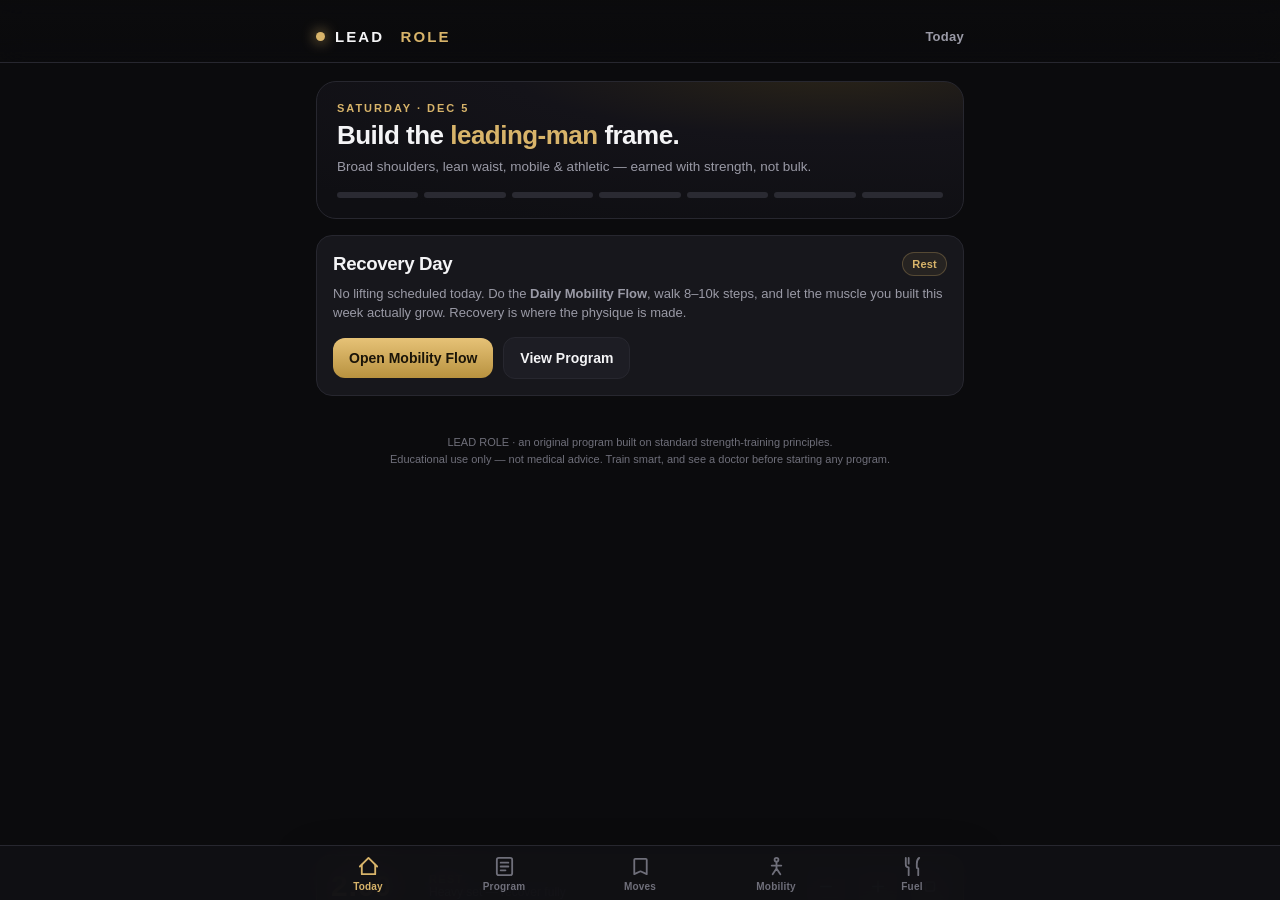
==== commit c3ad7515: "Build LEAD ROLE — movie-star physique training PWA Mobile-first, installable web app for the Hollywo" ====
--- a/index.html
+++ b/index.html
@@ -1,64 +1,862 @@
 <!DOCTYPE html>
 <html lang="en">
 <head>
-<meta charset="UTF-8">
-<meta name="viewport" content="width=device-width,initial-scale=1">
-<title>SE Leader Playbook — The Truemed Edge</title>
-<link href="https://fonts.googleapis.com/css2?family=Playfair+Display:wght@700;900&family=Inter:wght@400;500;600;700;900&display=swap" rel="stylesheet">
+<meta charset="UTF-8" />
+<meta name="viewport" content="width=device-width, initial-scale=1, viewport-fit=cover, maximum-scale=1, user-scalable=no" />
+<meta name="theme-color" content="#0b0b0d" />
+<title>LEAD ROLE — Movie Star Physique</title>
+<meta name="description" content="An original, gym-ready training program for the Hollywood leading-man physique: broad shoulders, lean waist, mobile & athletic." />
+<link rel="manifest" href="/manifest.webmanifest" />
+<link rel="icon" href="/icon.svg" type="image/svg+xml" />
+<link rel="apple-touch-icon" href="/icon.svg" />
+<meta name="apple-mobile-web-app-capable" content="yes" />
+<meta name="apple-mobile-web-app-status-bar-style" content="black-translucent" />
+<meta name="apple-mobile-web-app-title" content="Lead Role" />
 <style>
-*{margin:0;padding:0;box-sizing:border-box}
-:root{--bg:#0a0808;--panel:rgba(24,18,18,.92);--gold:#deb974;--purple:#cc9bff;--green:#97efba;--text:#f8f0e6;--muted:#b8a694;--shadow:0 20px 60px rgba(0,0,0,.5);--radius:16px}
-body{font-family:'Inter',sans-serif;background:var(--bg);color:var(--text);min-height:100vh;display:flex;flex-direction:column;align-items:center;padding:3rem 1.5rem}
-body::before{content:'';position:fixed;inset:0;background:radial-gradient(ellipse at 20% 0%,rgba(222,185,116,.06),transparent 50%),radial-gradient(ellipse at 80% 100%,rgba(204,155,255,.05),transparent 50%),radial-gradient(ellipse at 50% 50%,rgba(151,239,186,.03),transparent 60%);pointer-events:none;z-index:0}
-main{position:relative;z-index:1;max-width:960px;width:100%}
-.eyebrow{font-size:.75rem;font-weight:700;letter-spacing:.25em;color:var(--muted);text-transform:uppercase;margin-bottom:.75rem}
-h1{font-family:'Playfair Display',serif;font-weight:900;font-size:clamp(2.4rem,5vw,3.6rem);line-height:1.1;margin-bottom:1rem}
-.subtitle{font-size:1.05rem;color:var(--muted);max-width:540px;line-height:1.6;margin-bottom:3.5rem}
-.grid{display:grid;grid-template-columns:repeat(auto-fit,minmax(280px,1fr));gap:1.5rem;margin-bottom:4rem}
-.card{display:flex;flex-direction:column;gap:.75rem;background:var(--panel);border:1px solid rgba(255,255,255,.06);border-radius:var(--radius);padding:1.75rem;text-decoration:none;color:var(--text);border-left:3px solid var(--accent);box-shadow:var(--shadow);transition:transform .35s cubic-bezier(.22,1,.36,1),border-color .3s,box-shadow .3s;opacity:0;transform:translateY(18px);animation:fadeUp .6s ease forwards}
-.card:nth-child(1){--accent:var(--gold);animation-delay:.1s}
-.card:nth-child(2){--accent:var(--purple);animation-delay:.2s}
-.card:nth-child(3){--accent:var(--green);animation-delay:.3s}
-.card:hover{transform:translateY(-2px) scale(1.02);border-left-color:var(--accent);box-shadow:var(--shadow),0 0 30px color-mix(in srgb,var(--accent) 15%,transparent)}
-.card .icon{font-size:1.6rem}
-.card .tag{font-size:.65rem;font-weight:700;letter-spacing:.2em;color:var(--accent);text-transform:uppercase}
-.card h2{font-family:'Playfair Display',serif;font-weight:700;font-size:1.25rem;line-height:1.3}
-.card p{font-size:.88rem;color:var(--muted);line-height:1.6}
-@keyframes fadeUp{to{opacity:1;transform:translateY(0)}}
-footer{position:relative;z-index:1;text-align:center;padding-top:1rem;border-top:1px solid rgba(255,255,255,.06);max-width:960px;width:100%}
-footer p{font-size:.78rem;color:var(--muted);line-height:1.8}
-@media(max-width:640px){body{padding:2rem 1rem}.grid{grid-template-columns:1fr}}
+:root{
+  --bg:#0b0b0d; --bg2:#141418; --card:#17171c; --card2:#1d1d24;
+  --line:#27272f; --txt:#f4f4f6; --mut:#9a9aa6; --mut2:#6f6f7a;
+  --gold:#d8b46a; --gold2:#b8923f; --acc:#e6c277; --ok:#5fd0a0; --bad:#e8736a;
+  --r:16px; --tap:#ffffff14;
+  --safe-t:env(safe-area-inset-top); --safe-b:env(safe-area-inset-bottom);
+}
+*{box-sizing:border-box;-webkit-tap-highlight-color:transparent}
+html,body{margin:0;padding:0;background:var(--bg);color:var(--txt);
+  font-family:-apple-system,BlinkMacSystemFont,"SF Pro Text","Segoe UI",Roboto,Helvetica,Arial,sans-serif;
+  -webkit-font-smoothing:antialiased;overscroll-behavior-y:none}
+body{padding-bottom:calc(76px + var(--safe-b))}
+h1,h2,h3,h4{margin:0;font-weight:800;letter-spacing:-.02em}
+p{margin:0;line-height:1.5}
+button{font-family:inherit;cursor:pointer;border:none;background:none;color:inherit}
+a{color:var(--acc);text-decoration:none}
+.wrap{max-width:680px;margin:0 auto;padding:0 16px}
+
+/* Header */
+header{position:sticky;top:0;z-index:30;background:linear-gradient(180deg,#0b0b0dee,#0b0b0dcc);
+  backdrop-filter:blur(14px);-webkit-backdrop-filter:blur(14px);border-bottom:1px solid var(--line);
+  padding-top:calc(10px + var(--safe-t))}
+.hbar{display:flex;align-items:center;justify-content:space-between;height:52px}
+.brand{display:flex;align-items:center;gap:10px;font-weight:900;letter-spacing:.14em;font-size:15px}
+.brand .dot{width:9px;height:9px;border-radius:50%;background:var(--gold);box-shadow:0 0 14px var(--gold)}
+.brand b{color:var(--gold)}
+.htitle{font-size:13px;color:var(--mut);font-weight:600;letter-spacing:.02em}
+
+/* Bottom nav */
+nav{position:fixed;left:0;right:0;bottom:0;z-index:40;background:#101015f2;
+  backdrop-filter:blur(18px);-webkit-backdrop-filter:blur(18px);border-top:1px solid var(--line);
+  padding-bottom:var(--safe-b)}
+.nav-in{max-width:680px;margin:0 auto;display:grid;grid-template-columns:repeat(5,1fr)}
+.nav-in button{padding:9px 0 8px;display:flex;flex-direction:column;align-items:center;gap:3px;color:var(--mut2);font-size:10px;font-weight:700;letter-spacing:.02em}
+.nav-in button.on{color:var(--gold)}
+.nav-in svg{width:23px;height:23px;stroke:currentColor;stroke-width:1.9;fill:none;stroke-linecap:round;stroke-linejoin:round}
+
+/* Generic */
+.view{display:none;padding:18px 0 24px;animation:fade .25s ease}
+.view.on{display:block}
+@keyframes fade{from{opacity:0;transform:translateY(6px)}to{opacity:1;transform:none}}
+.card{background:var(--card);border:1px solid var(--line);border-radius:var(--r);padding:16px;margin-bottom:14px}
+.card.tap{transition:transform .12s,background .15s}
+.card.tap:active{transform:scale(.985);background:var(--card2)}
+.eyebrow{font-size:11px;letter-spacing:.18em;font-weight:800;color:var(--gold);text-transform:uppercase}
+.muted{color:var(--mut)}
+.small{font-size:13px}
+.tiny{font-size:11.5px}
+.row{display:flex;align-items:center;gap:10px}
+.between{justify-content:space-between}
+.wrap-g{display:flex;flex-wrap:wrap;gap:8px}
+.tag{font-size:11px;font-weight:700;letter-spacing:.02em;color:var(--mut);background:var(--bg2);border:1px solid var(--line);padding:5px 9px;border-radius:999px}
+.tag.gold{color:var(--gold);border-color:#d8b46a44;background:#d8b46a14}
+.divider{height:1px;background:var(--line);margin:14px 0}
+.btn{display:inline-flex;align-items:center;justify-content:center;gap:8px;background:var(--card2);border:1px solid var(--line);color:var(--txt);border-radius:12px;padding:12px 16px;font-weight:700;font-size:14px}
+.btn:active{background:#26262f}
+.btn.gold{background:linear-gradient(180deg,var(--acc),var(--gold2));color:#1a1408;border:none}
+.btn.full{width:100%}
+.btn.sm{padding:9px 12px;font-size:13px;border-radius:10px}
+.btn svg{width:16px;height:16px;stroke:currentColor;stroke-width:2;fill:none;stroke-linecap:round;stroke-linejoin:round}
+
+/* Hero */
+.hero{position:relative;border-radius:20px;overflow:hidden;border:1px solid var(--line);
+  background:radial-gradient(120% 120% at 80% -10%,#2a2418 0%,#141319 42%,#0f0f13 100%);padding:20px;margin-bottom:16px}
+.hero .eyebrow{margin-bottom:8px}
+.hero h1{font-size:26px;line-height:1.05}
+.hero h1 span{color:var(--gold)}
+.hero p{margin-top:8px;color:var(--mut);font-size:13.5px;max-width:90%}
+.streak{display:flex;gap:6px;margin-top:14px}
+.streak .d{flex:1;height:6px;border-radius:4px;background:#2a2a32}
+.streak .d.on{background:linear-gradient(90deg,var(--acc),var(--gold2))}
+
+/* Today workout */
+.daypill{display:inline-flex;align-items:center;gap:8px;background:#d8b46a18;border:1px solid #d8b46a44;color:var(--gold);
+  font-weight:800;font-size:12px;letter-spacing:.06em;padding:6px 11px;border-radius:999px}
+.ex{border:1px solid var(--line);border-radius:14px;margin-bottom:10px;overflow:hidden;background:var(--card)}
+.ex-h{display:flex;align-items:center;gap:12px;padding:13px 14px}
+.ex-n{font-weight:800;font-size:15px}
+.ex-meta{font-size:12px;color:var(--mut);margin-top:2px}
+.chk{width:26px;height:26px;border-radius:8px;border:2px solid #3a3a44;flex:none;display:grid;place-items:center;transition:.15s}
+.chk.done{background:var(--ok);border-color:var(--ok)}
+.chk svg{width:15px;height:15px;stroke:#0b0b0d;stroke-width:3.2;fill:none;opacity:0;stroke-linecap:round;stroke-linejoin:round}
+.chk.done svg{opacity:1}
+.ex.done .ex-n{color:var(--mut);text-decoration:line-through;text-decoration-color:#ffffff30}
+.scheme{font-weight:800;color:var(--gold);font-size:13px}
+.ex-body{border-top:1px solid var(--line);padding:12px 14px;display:none;background:var(--bg2)}
+.ex.open .ex-body{display:block}
+.sets{display:flex;flex-direction:column;gap:7px;margin-top:4px}
+.setrow{display:grid;grid-template-columns:34px 1fr 1fr 38px;gap:8px;align-items:center}
+.setrow .lbl{font-size:12px;color:var(--mut2);font-weight:700}
+.inp{background:var(--card);border:1px solid var(--line);border-radius:9px;padding:9px;color:var(--txt);font-size:14px;width:100%;text-align:center;font-weight:700}
+.inp::placeholder{color:var(--mut2);font-weight:500}
+.inp:focus{outline:none;border-color:var(--gold2)}
+.setdone{width:30px;height:30px;border-radius:8px;border:1.5px solid #3a3a44;display:grid;place-items:center}
+.setdone.on{background:var(--ok);border-color:var(--ok)}
+.setdone svg{width:14px;height:14px;stroke:#0b0b0d;stroke-width:3;fill:none;opacity:0}
+.setdone.on svg{opacity:1}
+.cuehint{font-size:12.5px;color:var(--mut);margin-top:10px;line-height:1.5}
+
+/* Rest timer */
+#rest{position:fixed;left:0;right:0;bottom:calc(76px + var(--safe-b));z-index:35;transform:translateY(140%);transition:transform .3s cubic-bezier(.2,.8,.2,1)}
+#rest.up{transform:none}
+.rest-in{max-width:680px;margin:0 auto;padding:0 16px 12px}
+.rest-card{background:#1b160c;border:1px solid #d8b46a55;border-radius:16px;padding:12px 14px;display:flex;align-items:center;gap:14px;box-shadow:0 12px 40px #000a}
+.rest-time{font-size:30px;font-weight:900;font-variant-numeric:tabular-nums;color:var(--gold);min-width:84px}
+.rest-card .lab{font-size:11px;letter-spacing:.12em;color:var(--gold);font-weight:800;text-transform:uppercase}
+.rest-card .sub{font-size:12px;color:var(--mut)}
+.iconbtn{width:38px;height:38px;border-radius:10px;background:#ffffff12;display:grid;place-items:center}
+.iconbtn svg{width:18px;height:18px;stroke:var(--txt);stroke-width:2;fill:none;stroke-linecap:round;stroke-linejoin:round}
+
+/* lists */
+.libitem{display:flex;align-items:center;gap:13px;padding:14px;border:1px solid var(--line);border-radius:14px;margin-bottom:10px;background:var(--card)}
+.libitem:active{background:var(--card2)}
+.thumb{width:46px;height:46px;border-radius:11px;flex:none;display:grid;place-items:center;background:linear-gradient(140deg,#2a2418,#161620);border:1px solid var(--line);color:var(--gold)}
+.thumb svg{width:24px;height:24px;stroke:currentColor;stroke-width:1.8;fill:none;stroke-linecap:round;stroke-linejoin:round}
+.search{width:100%;background:var(--card);border:1px solid var(--line);border-radius:12px;padding:13px 14px 13px 40px;color:var(--txt);font-size:15px;margin-bottom:14px}
+.search:focus{outline:none;border-color:var(--gold2)}
+.searchwrap{position:relative}
+.searchwrap svg{position:absolute;left:13px;top:13px;width:18px;height:18px;stroke:var(--mut2);stroke-width:2;fill:none}
+.chips{display:flex;gap:8px;overflow-x:auto;padding-bottom:4px;margin-bottom:14px;-ms-overflow-style:none;scrollbar-width:none}
+.chips::-webkit-scrollbar{display:none}
+.chip{flex:none;font-size:13px;font-weight:700;padding:8px 14px;border-radius:999px;background:var(--card);border:1px solid var(--line);color:var(--mut)}
+.chip.on{background:var(--gold);color:#1a1408;border-color:var(--gold)}
+
+/* Detail sheet */
+#sheet{position:fixed;inset:0;z-index:60;display:none}
+#sheet.on{display:block}
+.sheet-bg{position:absolute;inset:0;background:#000a;backdrop-filter:blur(2px)}
+.sheet-card{position:absolute;left:0;right:0;bottom:0;max-height:90vh;overflow-y:auto;
+  background:var(--bg2);border-top-left-radius:22px;border-top-right-radius:22px;border-top:1px solid var(--line);
+  padding:8px 18px calc(28px + var(--safe-b));animation:slideup .3s cubic-bezier(.2,.8,.2,1)}
+@keyframes slideup{from{transform:translateY(100%)}to{transform:none}}
+.grab{width:40px;height:5px;border-radius:3px;background:#3a3a44;margin:8px auto 14px}
+.sheet-hero{height:150px;border-radius:16px;background:radial-gradient(120% 120% at 70% 0%,#2a2418,#161620);
+  border:1px solid var(--line);display:grid;place-items:center;margin-bottom:16px;position:relative;overflow:hidden}
+.sheet-hero svg.fig{width:96px;height:96px;stroke:var(--gold);stroke-width:1.6;fill:none;stroke-linecap:round;stroke-linejoin:round}
+.musclebar{display:flex;gap:6px;flex-wrap:wrap;margin:10px 0}
+.mb{font-size:11px;font-weight:700;padding:5px 10px;border-radius:8px;background:#d8b46a14;color:var(--gold);border:1px solid #d8b46a33}
+.steps{counter-reset:s;margin:8px 0 0;padding:0;list-style:none}
+.steps li{position:relative;padding:0 0 12px 34px;color:var(--txt);font-size:14px;line-height:1.5}
+.steps li::before{counter-increment:s;content:counter(s);position:absolute;left:0;top:-1px;width:24px;height:24px;border-radius:7px;
+  background:var(--gold);color:#1a1408;font-weight:900;font-size:12px;display:grid;place-items:center}
+.cuelist{margin:6px 0 0;padding:0;list-style:none}
+.cuelist li{padding:7px 0 7px 24px;position:relative;font-size:13.5px;color:var(--mut);border-bottom:1px solid var(--line)}
+.cuelist li:last-child{border-bottom:none}
+.cuelist li::before{content:"";position:absolute;left:4px;top:13px;width:7px;height:7px;border-radius:50%;background:var(--gold)}
+.cuelist.bad li::before{background:var(--bad);border-radius:2px}
+.sec-h{font-size:12px;letter-spacing:.14em;text-transform:uppercase;color:var(--mut2);font-weight:800;margin:20px 0 8px}
+
+/* nutrition calc */
+.calc-row{display:flex;gap:10px;margin-bottom:10px}
+.calc-row label{flex:1}
+.calc-row .lab{font-size:12px;color:var(--mut);font-weight:700;display:block;margin-bottom:5px}
+.stat{background:var(--card2);border:1px solid var(--line);border-radius:12px;padding:14px;text-align:center}
+.stat b{display:block;font-size:24px;color:var(--gold)}
+.stat span{font-size:11px;color:var(--mut);letter-spacing:.04em}
+.statgrid{display:grid;grid-template-columns:1fr 1fr 1fr;gap:10px}
+.seg{display:flex;background:var(--card);border:1px solid var(--line);border-radius:11px;padding:4px;gap:4px;margin-bottom:14px}
+.seg button{flex:1;padding:9px;border-radius:8px;font-weight:700;font-size:13px;color:var(--mut)}
+.seg button.on{background:var(--gold);color:#1a1408}
+
+.daynav{display:flex;gap:8px;overflow-x:auto;padding-bottom:6px;margin-bottom:14px;-ms-overflow-style:none;scrollbar-width:none}
+.daynav::-webkit-scrollbar{display:none}
+.daybtn{flex:none;min-width:62px;text-align:center;padding:10px 8px;border-radius:12px;background:var(--card);border:1px solid var(--line)}
+.daybtn .dn{font-size:10px;color:var(--mut2);font-weight:700;letter-spacing:.08em}
+.daybtn .dl{font-size:13px;font-weight:800;margin-top:3px}
+.daybtn.on{background:#d8b46a18;border-color:#d8b46a55}
+.daybtn.on .dl{color:var(--gold)}
+.daybtn.rest .dl{color:var(--mut2)}
+
+.note{background:#1a160c;border:1px solid #d8b46a33;border-radius:12px;padding:12px 14px;font-size:13px;color:#e8d6ad;line-height:1.5}
+.foot{text-align:center;color:var(--mut2);font-size:11px;padding:24px 0 8px;line-height:1.6}
+.kpi{display:grid;grid-template-columns:1fr 1fr 1fr;gap:10px;margin-bottom:14px}
+.toast{position:fixed;left:50%;bottom:calc(90px + var(--safe-b));transform:translateX(-50%) translateY(20px);
+  background:#26262f;border:1px solid var(--line);color:var(--txt);padding:11px 18px;border-radius:999px;font-size:13px;font-weight:700;
+  opacity:0;transition:.25s;z-index:80;pointer-events:none}
+.toast.on{opacity:1;transform:translateX(-50%) translateY(0)}
+.progress-ring{transform:rotate(-90deg)}
 </style>
 </head>
 <body>
-<main>
-  <p class="eyebrow">SE Leader Playbook</p>
-  <h1>The Truemed Edge</h1>
-  <p class="subtitle">Your personal framework for leading solution engineering with conviction</p>
-  <div class="grid">
-    <a class="card" href="dorsey.html">
-      <span class="icon">&#129504;</span>
-      <span class="tag">Mental Model</span>
-      <h2>From Hierarchy to Intelligence</h2>
-      <p>Jack Dorsey's framework for building a company as an intelligence. Interactive mind map with 13 concepts across organizational structure, roles, and leadership.</p>
+
+<header>
+  <div class="wrap hbar">
+    <div class="brand"><span class="dot"></span>LEAD&nbsp;<b>ROLE</b></div>
+    <div class="htitle" id="htitle">Today</div>
+  </div>
+</header>
+
+<main class="wrap">
+  <section class="view on" id="v-today"></section>
+  <section class="view" id="v-program"></section>
+  <section class="view" id="v-library"></section>
+  <section class="view" id="v-mobility"></section>
+  <section class="view" id="v-fuel"></section>
+</main>
+
+<!-- Rest timer -->
+<div id="rest">
+  <div class="rest-in">
+    <div class="rest-card">
+      <div class="rest-time" id="restTime">2:00</div>
+      <div style="flex:1">
+        <div class="lab">Rest</div>
+        <div class="sub" id="restSub">Heavy set — recover fully</div>
+      </div>
+      <button class="iconbtn" id="restMinus"><svg viewBox="0 0 24 24"><path d="M5 12h14"/></svg></button>
+      <button class="iconbtn" id="restPlus"><svg viewBox="0 0 24 24"><path d="M12 5v14M5 12h14"/></svg></button>
+      <button class="iconbtn" id="restStop"><svg viewBox="0 0 24 24"><rect x="6" y="6" width="12" height="12" rx="2"/></svg></button>
+    </div>
+  </div>
+</div>
+
+<!-- Exercise detail sheet -->
+<div id="sheet">
+  <div class="sheet-bg" id="sheetBg"></div>
+  <div class="sheet-card" id="sheetCard"></div>
+</div>
+
+<div class="toast" id="toast"></div>
+
+<!-- Bottom nav -->
+<nav>
+  <div class="nav-in">
+    <button data-v="today" class="on">
+      <svg viewBox="0 0 24 24"><path d="M3 12l9-9 9 9"/><path d="M5 10v10h14V10"/></svg>Today</button>
+    <button data-v="program">
+      <svg viewBox="0 0 24 24"><rect x="4" y="3" width="16" height="18" rx="2"/><path d="M8 8h8M8 12h8M8 16h5"/></svg>Program</button>
+    <button data-v="library">
+      <svg viewBox="0 0 24 24"><path d="M6.5 4h11a1 1 0 011 1v15l-6.5-3-6.5 3V5a1 1 0 011-1z"/></svg>Moves</button>
+    <button data-v="mobility">
+      <svg viewBox="0 0 24 24"><circle cx="12" cy="5" r="2"/><path d="M12 8v6m0 0l-4 6m4-6l4 6M7 11h10"/></svg>Mobility</button>
+    <button data-v="fuel">
+      <svg viewBox="0 0 24 24"><path d="M5 3v7a3 3 0 003 3v8M8 3v6M19 3c-1.5 1-2.5 3-2.5 6V13c0 1 .8 1 1.5 1v7"/></svg>Fuel</button>
+  </div>
+</nav>
+
+<script>
+/* ============================================================
+   LEAD ROLE — Movie Star Physique
+   Original program built on standard, non-proprietary
+   strength-training principles (V-taper aesthetics, reverse
+   pyramid training, lean nutrition, mobility).
+   ============================================================ */
+
+/* ---------- generic figure glyphs ---------- */
+const FIG = {
+  press:'<path d="M12 3a2 2 0 100 4 2 2 0 000-4z"/><path d="M12 7v7m0 0l-3 7m3-7l3 7"/><path d="M6 6l6 3 6-3"/><path d="M3 6h3M18 6h3"/>',
+  pull:'<path d="M12 3a2 2 0 100 4 2 2 0 000-4z"/><path d="M5 5h14"/><path d="M9 5l3 6 3-6M12 11v4m0 0l-2 6m2-6l2 6"/>',
+  legs:'<path d="M12 3a2 2 0 100 4 2 2 0 000-4z"/><path d="M12 7v6l-4 8M12 13l4 8M8 10h8"/>',
+  core:'<path d="M12 3a2 2 0 100 4 2 2 0 000-4z"/><path d="M12 7v5M8 9c1.5 1.5 6.5 1.5 8 0M9 12l-2 9M15 12l2 9"/>',
+  shoulder:'<path d="M12 3a2 2 0 100 4 2 2 0 000-4z"/><path d="M5 9l7-2 7 2M12 7v8M9 21l3-6 3 6"/>',
+  mobility:'<path d="M12 3a2 2 0 100 4 2 2 0 000-4z"/><circle cx="12" cy="13" r="3"/><path d="M4 13h5M15 13h5M12 7v3"/>'
+};
+
+/* ---------- EXERCISE LIBRARY ---------- */
+const EX = {
+  ohp:{name:"Standing Overhead Press",group:"shoulder",equip:"Barbell",icon:"press",
+    muscles:["Front/side delts","Triceps","Upper chest","Core"],
+    why:"The #1 builder of the round, capped shoulders that create the broad-on-top silhouette. Pressing overhead from the floor also forces full-body tension and bracing.",
+    steps:["Set the bar at collarbone height in the rack. Grip just outside shoulder width, elbows slightly in front of the bar.","Unrack, take one step back, brace your abs and squeeze your glutes — ribs down, not flared.","Tuck your chin back slightly and press the bar straight up in a vertical line past your face.","Once the bar clears your forehead, push your head 'through' so the bar finishes stacked over the mid-foot.","Lower under control back to the collarbone. Re-brace each rep."],
+    cues:["Squeeze glutes hard — it stops you leaning back and turning it into an incline press.","Wrists stacked over elbows, over the bar. No bent-back wrists.","Full lockout overhead with biceps near the ears."],
+    faults:["Leaning back / pressing the bar forward instead of up.","Flaring the ribcage — kills the core brace and stresses the lower back.","Half-locking out — you lose the top-end delt and triceps work."]},
+
+  inclinebp:{name:"Incline Barbell/DB Press",group:"shoulder",equip:"Barbell or DB",icon:"press",
+    muscles:["Upper chest","Front delts","Triceps"],
+    why:"Upper-chest fullness is what makes the chest look like 'armor' under a shirt. The incline angle builds the shelf without overdeveloping the lower chest.",
+    steps:["Set the bench to 30° (low incline — higher turns it into a shoulder press).","Plant feet, slight arch, shoulder blades pulled back and down into the bench.","Lower the bar/dumbbells to the upper chest, elbows tucked ~45° from the body.","Drive up and slightly back so the weight finishes over the upper chest, not the face.","Control the descent — 2 seconds down."],
+    cues:["Shoulder blades pinched the whole set — protects the shoulder and isolates the chest.","Touch the upper chest, not the throat.","Think 'press the body away from the bar.'"],
+    faults:["Bench too steep — turns into a front-delt exercise.","Elbows flared to 90° — shoulder strain.","Bouncing the bar off the chest."]},
+
+  latraise:{name:"Lateral Raise",group:"shoulder",equip:"Dumbbells / Cable",icon:"shoulder",
+    muscles:["Side delts"],
+    why:"The single most important move for width. Side-delt growth widens your frame and shrinks the waist by comparison — the core of the V-taper illusion.",
+    steps:["Hold dumbbells at your sides, slight bend in the elbows held constant.","Lean forward ~10° to bias the side delt. Tilt the pinky slightly up ('pouring water').","Raise out to the sides until the wrists reach shoulder height — no higher.","Lead with the elbows, not the hands.","Lower slowly over 2–3 seconds. No swinging."],
+    cues:["Light weight, perfect form — ego has no place here.","Pause for a beat at the top.","Imagine pushing the weights away from your body, not just up."],
+    faults:["Using momentum / shrugging the traps up.","Going too heavy and turning it into an upright row.","Raising above shoulder height (traps take over)."]},
+
+  pullup:{name:"Weighted Pull-Up / Chin-Up",group:"pull",equip:"Bar + belt",icon:"pull",
+    muscles:["Lats","Upper back","Biceps"],
+    why:"Builds the wide lats that taper down to the waist — the back half of the V. Weighted progression is what separates a strong-looking back from a flat one.",
+    steps:["Grip the bar slightly wider than shoulders (pull-up) or shoulder-width underhand (chin-up).","Start from a dead hang, then pull the shoulder blades down and back first.","Drive the elbows down toward your hips and pull your chest to the bar.","Pause at the top with the collarbone near the bar.","Lower all the way to a full hang under control."],
+    cues:["Lead with the chest, not the chin.","Think 'elbows to back pockets' to fire the lats.","Once you hit 8 clean reps, add weight with a dip belt."],
+    faults:["Half reps / not reaching a full dead hang.","Kipping and swinging for momentum.","Shrugging up instead of pulling the shoulders down."]},
+
+  row:{name:"Barbell / Cable Row",group:"pull",equip:"Barbell or Cable",icon:"pull",
+    muscles:["Mid-back","Lats","Rear delts","Biceps"],
+    why:"Adds thickness and detail to the back and pulls the shoulders back for better posture — a big part of looking 'put together'.",
+    steps:["Hinge at the hips to ~45°, flat back, soft knees (barbell) or sit tall (cable).","Let the weight hang/extend with shoulders slightly protracted.","Pull toward the lower ribs / belly button, driving the elbows back.","Squeeze the shoulder blades together at the top for a beat.","Lower under full control to a stretch."],
+    cues:["Pull to the waist, not the chest, to bias the lats and mid-back.","Keep the torso angle fixed — no jerking upright.","Squeeze, don't yank."],
+    faults:["Using the lower back to heave the weight up.","Rounding the spine.","Short, partial reps with no stretch."]},
+
+  facepull:{name:"Face Pull",group:"pull",equip:"Cable + rope",icon:"pull",
+    muscles:["Rear delts","Rotator cuff","Traps"],
+    why:"Rear-delt and upper-back work that bulletproofs the shoulders and fixes rounded posture from too much pressing. Healthy shoulders = more pressing = bigger delts.",
+    steps:["Set a rope at upper-chest/face height. Grab with thumbs pointing back.","Step back to tension, arms straight, shoulders relaxed.","Pull the rope toward your eyes, splitting the ends apart.","Finish with knuckles by your ears and elbows high.","Slowly return to the stretch."],
+    cues:["High elbows throughout.","Think 'make a double-biceps pose' at the end.","Pure control — never ego-load this."],
+    faults:["Pulling low to the chest (turns into a row).","Leaning back and using bodyweight.","Going too heavy and losing the external rotation."]},
+
+  curl:{name:"Incline Dumbbell Curl",group:"pull",equip:"Dumbbells",icon:"pull",
+    muscles:["Biceps (long head)","Forearms"],
+    why:"The arms that fill a sleeve. The incline position stretches the long head of the biceps for the peak that reads on camera.",
+    steps:["Set a bench to ~60°. Sit back with arms hanging straight down behind the torso.","Keep the upper arms still — this stretch position is the whole point.","Curl up, supinating (rotate pinky toward you) as you rise.","Squeeze hard at the top.","Lower all the way to a full stretch — 3 seconds down."],
+    cues:["Don't let the elbows drift forward.","Control the negative — that's where growth happens.","Full stretch at the bottom every rep."],
+    faults:["Swinging the elbows forward to cheat.","Half reps at the top.","Dropping the weight fast and skipping the stretch."]},
+
+  dip:{name:"Weighted Dip",group:"shoulder",equip:"Dip bars + belt",icon:"press",
+    muscles:["Lower/outer chest","Triceps","Front delts"],
+    why:"A heavy compound that adds chest and triceps size fast. The slight forward lean rounds out the chest beneath the upper-chest shelf.",
+    steps:["Mount the bars, arms locked, chest up, slight forward lean for chest emphasis.","Lower until the upper arms are roughly parallel to the floor.","Keep the elbows tracking back, not flared wide.","Press back up to a strong lockout, squeezing the chest/triceps.","Add weight via a belt once 8–10 clean reps are easy."],
+    cues:["Lean forward = more chest; stay upright = more triceps.","Don't sink below a comfortable shoulder stretch.","Controlled, no bouncing at the bottom."],
+    faults:["Going too deep and straining the front of the shoulder.","Flaring elbows wide.","Half reps to chase weight."]},
+
+  pushdown:{name:"Triceps Rope Pushdown",group:"pull",equip:"Cable + rope",icon:"pull",
+    muscles:["Triceps"],
+    why:"Isolation that adds the horseshoe detail to the back of the arm — most of arm size is triceps, not biceps.",
+    steps:["Set rope at the top. Tuck the elbows to your sides and pin them there.","Push down and spread the rope ends apart at the bottom.","Fully lock out and squeeze the triceps.","Control the rope back up to ~90° at the elbow.","Keep the torso upright and still."],
+    cues:["Elbows glued to your ribs the whole time.","Spread the rope at the bottom for the full contraction.","Slow negatives."],
+    faults:["Elbows drifting forward / flaring.","Leaning over the weight to push it down.","Using the shoulders instead of the triceps."]},
+
+  squat:{name:"Back / Goblet Squat",group:"legs",equip:"Barbell or DB",icon:"legs",
+    muscles:["Quads","Glutes","Core"],
+    why:"Legs round out the physique and drive the hormonal response that helps the whole body grow. We train them hard but with controlled volume so they stay athletic, not blocky.",
+    steps:["Bar on the upper traps (or hold a DB at the chest). Feet shoulder-width, toes slightly out.","Brace the core, break at the hips and knees together.","Descend until thighs are at least parallel, knees tracking over the toes.","Drive through the mid-foot to stand, squeezing the glutes at the top.","Keep the chest up and spine neutral throughout."],
+    cues:["Knees out, in line with the toes.","Brace as if about to be punched in the gut.","Full depth beats heavy half-reps."],
+    faults:["Knees caving inward.","Rounding the lower back at the bottom.","Rising hips first / good-morning-ing the weight up."]},
+
+  rdl:{name:"Romanian Deadlift",group:"legs",equip:"Barbell or DB",icon:"legs",
+    muscles:["Hamstrings","Glutes","Lower back"],
+    why:"Builds the hamstrings and glutes that complete the lower body from the side and back, and reinforces a strong hip hinge for everyday athleticism.",
+    steps:["Stand tall holding the bar at the hips, soft knees.","Push the hips straight back, sliding the bar down the thighs.","Lower until you feel a strong hamstring stretch (around mid-shin), back flat.","Keep the bar close to the legs the entire time.","Drive the hips forward to stand, squeezing the glutes at the top."],
+    cues:["It's a hinge, not a squat — hips back, minimal knee bend.","Flat back, chest proud throughout.","Feel the stretch in the hamstrings, not the lower back."],
+    faults:["Rounding the back.","Turning it into a squat by bending the knees too much.","Letting the bar drift away from the body."]},
+
+  splitsquat:{name:"Bulgarian Split Squat",group:"legs",equip:"Dumbbells",icon:"legs",
+    muscles:["Quads","Glutes","Balance"],
+    why:"Single-leg work builds balanced, athletic legs and strong glutes while sparing the lower back — great for the lean, capable look.",
+    steps:["Place the top of the rear foot on a bench behind you.","Hold dumbbells at your sides, torso tall.","Lower straight down until the front thigh is about parallel.","Keep the front knee tracking over the foot.","Drive through the front heel to stand. Finish all reps, then switch sides."],
+    cues:["Most of the weight on the front leg.","Slight forward lean targets glutes; upright targets quads.","Control the descent — no bouncing off the bottom."],
+    faults:["Front knee caving in.","Pushing off the back foot.","Too short a stance, crowding the front knee."]},
+
+  calf:{name:"Standing Calf Raise",group:"legs",equip:"Machine or DB",icon:"legs",
+    muscles:["Calves"],
+    why:"Defined calves finish the legs and are visible year-round in shorts. They respond to a full stretch and a hard squeeze.",
+    steps:["Balls of the feet on a step/plate, heels hanging off.","Drop the heels for a deep stretch at the bottom.","Press up onto the toes as high as possible.","Squeeze hard at the top for a full second.","Lower slowly all the way down."],
+    cues:["Full range — deep stretch, high squeeze.","Pause at top and bottom.","Slow and controlled; calves shrug off momentum reps."],
+    faults:["Tiny bouncy reps with no range.","Rushing the negative.","Bending the knees to bounce the weight."]},
+
+  legraise:{name:"Hanging Leg Raise",group:"core",equip:"Pull-up bar",icon:"core",
+    muscles:["Lower abs","Hip flexors","Grip"],
+    why:"Direct lower-ab work that builds the visible six-pack while keeping the waist tight rather than thick — important for the tapered look.",
+    steps:["Hang from the bar, shoulders active (slightly pulled down).","Brace the core and posteriorly tilt the pelvis to start.","Raise the legs until the thighs pass parallel (knees bent to scale).","Control the lift — no swinging.","Lower slowly to the dead hang."],
+    cues:["Curl the pelvis up, don't just lift the legs.","Slow on the way down.","Bend the knees if straight legs cause swinging."],
+    faults:["Swinging / using momentum.","Only moving from the hips (hip flexors do all the work).","Dropping the legs fast."]},
+
+  abwheel:{name:"Ab Wheel Rollout",group:"core",equip:"Ab wheel",icon:"core",
+    muscles:["Full core","Lats","Shoulders"],
+    why:"Builds true core strength and a flat, dense midsection that holds you tall — the anti-bloat, tight-waist exercise.",
+    steps:["Kneel, grip the wheel under the shoulders, brace hard.","Tuck the pelvis and roll forward slowly, keeping a hollow body.","Go only as far as you can hold a flat (non-arched) back.","Pull through the abs and lats to return.","Keep tension the entire range — never let the lower back sag."],
+    cues:["Ribs down, glutes squeezed — resist the arch.","Short range first; extend as you get stronger.","Move slowly and own every inch."],
+    faults:["Letting the lower back sag/arch (back pain risk).","Rolling out too far too soon.","Pulling with the hips instead of the abs."]},
+
+  plank:{name:"Hardstyle Plank",group:"core",equip:"None",icon:"core",
+    muscles:["Deep core","Glutes"],
+    why:"Teaches the full-body bracing that protects your spine on every heavy lift and keeps the midsection tight under load.",
+    steps:["Forearms under the shoulders, body in a straight line.","Squeeze the glutes and quads hard.","Brace the abs as if bracing for a punch.","Pull the elbows 'toward your toes' to ramp up tension.","Hold 10–20s of maximal tension rather than long easy holds."],
+    cues:["Maximal tension, not maximal time.","Flat back — no sagging hips or piked butt.","Breathe shallow behind a tight brace."],
+    faults:["Sagging hips.","Holding limp for minutes (low tension).","Letting the head drop."]}
+};
+
+/* ---------- PROGRAM ---------- */
+const REST = {heavy:"3:00", mid:"2:00", light:"1:30"};
+
+const PROGRAM = {
+  found:{
+    name:"Phase 1 · Foundation",
+    weeks:"Weeks 1–8",
+    days:["3 days / week","Full recovery between sessions","Build the strength base"],
+    blurb:"Three full-body-leaning sessions that prioritize the shoulders, upper chest and back. Reverse-pyramid the big lifts: warm up, then your heaviest set first, dropping ~10% weight and adding reps each set after.",
+    schedule:[
+      {d:"A — Push",ex:[
+        {ex:"ohp",scheme:"RPT · 5 / 6 / 8",rest:REST.heavy,note:"Top set heavy. Drop ~10% each set."},
+        {ex:"inclinebp",scheme:"RPT · 6 / 8 / 10",rest:REST.heavy},
+        {ex:"latraise",scheme:"3 × 12–15",rest:REST.light,note:"Add reps before weight."},
+        {ex:"pushdown",scheme:"3 × 10–12",rest:REST.light},
+      ]},
+      {d:"B — Pull",ex:[
+        {ex:"pullup",scheme:"RPT · 5 / 6 / 8",rest:REST.heavy,note:"Add weight once you hit 8 clean."},
+        {ex:"row",scheme:"3 × 8 / 10 / 12",rest:REST.mid},
+        {ex:"facepull",scheme:"3 × 15",rest:REST.light},
+        {ex:"curl",scheme:"3 × 8–12",rest:REST.light},
+      ]},
+      {d:"C — Legs & Core",ex:[
+        {ex:"squat",scheme:"RPT · 5 / 6 / 8",rest:REST.heavy},
+        {ex:"rdl",scheme:"3 × 8 / 10",rest:REST.mid},
+        {ex:"calf",scheme:"3 × 12–15",rest:REST.light},
+        {ex:"legraise",scheme:"3 × 10–15",rest:REST.light},
+        {ex:"latraise",scheme:"2 × 15",rest:REST.light,note:"Bonus delts — they recover fast."},
+      ]},
+    ]
+  },
+  sculpt:{
+    name:"Phase 2 · Sculpt",
+    weeks:"Weeks 9+",
+    days:["4 days / week","Push · Pull · Legs · Upper","More volume for stubborn areas"],
+    blurb:"Once your top lifts are solid, move to a 4-day split that adds an extra upper-body day to bring up shoulders, chest and back — the muscles that define the look. Keep reverse-pyramiding the first lift of each day.",
+    schedule:[
+      {d:"Push",ex:[
+        {ex:"inclinebp",scheme:"RPT · 5 / 6 / 8",rest:REST.heavy},
+        {ex:"ohp",scheme:"RPT · 6 / 8",rest:REST.heavy},
+        {ex:"dip",scheme:"3 × 8–10",rest:REST.mid},
+        {ex:"latraise",scheme:"4 × 12–15",rest:REST.light},
+        {ex:"pushdown",scheme:"3 × 10–12",rest:REST.light},
+      ]},
+      {d:"Pull",ex:[
+        {ex:"pullup",scheme:"RPT · 5 / 6 / 8",rest:REST.heavy},
+        {ex:"row",scheme:"3 × 8 / 10 / 12",rest:REST.mid},
+        {ex:"facepull",scheme:"3 × 15–20",rest:REST.light},
+        {ex:"curl",scheme:"3 × 8–12",rest:REST.light},
+      ]},
+      {d:"Legs",ex:[
+        {ex:"squat",scheme:"RPT · 5 / 6 / 8",rest:REST.heavy},
+        {ex:"rdl",scheme:"3 × 8 / 10",rest:REST.mid},
+        {ex:"splitsquat",scheme:"3 × 8–10 / leg",rest:REST.mid},
+        {ex:"calf",scheme:"4 × 12–15",rest:REST.light},
+        {ex:"abwheel",scheme:"3 × 8–12",rest:REST.light},
+      ]},
+      {d:"Upper",ex:[
+        {ex:"ohp",scheme:"RPT · 5 / 6 / 8",rest:REST.heavy},
+        {ex:"pullup",scheme:"3 × 6–8",rest:REST.mid},
+        {ex:"inclinebp",scheme:"3 × 8–10",rest:REST.mid},
+        {ex:"latraise",scheme:"4 × 12–15",rest:REST.light},
+        {ex:"curl",scheme:"3 × 10",rest:REST.light},
+        {ex:"legraise",scheme:"3 × 12–15",rest:REST.light},
+      ]},
+    ]
+  }
+};
+
+/* default weekly schedule: weekday -> phase/day */
+const DEFAULT_WEEK = {
+  1:{phase:"found",day:0}, // Mon Push
+  3:{phase:"found",day:1}, // Wed Pull
+  5:{phase:"found",day:2}, // Fri Legs
+};
+
+/* ---------- MOBILITY ---------- */
+const MOBILITY = {
+  daily:{
+    name:"Daily 10-Minute Flow",
+    blurb:"Do this every morning or before bed. Pliable, mobile joints keep you training pain-free for decades — and they make you move like an athlete, not a stiff gym bro.",
+    moves:[
+      {n:"World's Greatest Stretch",t:"5 / side",d:"Lunge, drop the back knee, drive the same-side elbow to the floor, then rotate the top arm to the ceiling. Opens hips, t-spine and hamstrings in one shot."},
+      {n:"Cat–Cow",t:"10 reps",d:"On all fours, alternate arching and rounding the spine slowly with the breath. Wakes up the whole spine."},
+      {n:"Deep Squat Hold + Pry",t:"60 sec",d:"Sink into a deep bodyweight squat, elbows inside the knees, gently pry the knees out. Restores hip and ankle mobility."},
+      {n:"Thoracic Rotations",t:"8 / side",d:"On all fours, hand behind the head, rotate the elbow down then open to the ceiling. Unlocks upper-back rotation for pressing and posture."},
+      {n:"90/90 Hip Switches",t:"10 reps",d:"Seated, both knees bent 90°, rotate both legs side to side without using the hands. Bulletproofs the hips."},
+      {n:"Couch Stretch",t:"45 sec / side",d:"Rear shin up against a wall/couch, kneel tall on the other leg. Opens the hip flexors that desk-sitting locks up."},
+    ]
+  },
+  warmup:{
+    name:"Pre-Lift Warm-Up",
+    blurb:"5 minutes before you touch a heavy bar. Primes the joints and nervous system so your top sets feel strong and safe.",
+    moves:[
+      {n:"Arm Circles + Band Pull-Aparts",t:"20 each",d:"Wake up the shoulders and rear delts before any pressing or pulling."},
+      {n:"Scapular Pull-Ups",t:"8 reps",d:"Hang and pull the shoulder blades down without bending the arms. Primes the lats."},
+      {n:"Bodyweight Squats → Deep Hold",t:"15 reps",d:"Grease the knees and hips before loading."},
+      {n:"Hip Airplanes",t:"5 / side",d:"Single-leg hinge with rotation — stabilizes the hips and glutes."},
+      {n:"Empty-Bar Practice Sets",t:"2 sets",d:"Always rehearse the day's main lift with light weight before the work sets."},
+    ]
+  },
+  cooldown:{
+    name:"Post-Lift Stretch",
+    blurb:"5 minutes after training, while you're warm. This is when flexibility gains actually stick.",
+    moves:[
+      {n:"Doorway Chest Stretch",t:"45 sec",d:"Open the chest and front delts after pressing — fixes the rounded look."},
+      {n:"Lat Stretch (Hang or Wall)",t:"45 sec",d:"Decompress the spine and lengthen the lats after pulling."},
+      {n:"Pigeon Pose",t:"60 sec / side",d:"Deep glute and hip opener after leg day."},
+      {n:"Standing Hamstring Stretch",t:"45 sec / side",d:"Lengthen the hamstrings after deadlifts/squats."},
+      {n:"Child's Pose + Side Reach",t:"60 sec",d:"Decompress and breathe to drop into recovery."},
+    ]
+  }
+};
+
+/* ============================================================ STATE ============================================================ */
+const LS_KEY="leadrole.v1";
+let state=load();
+function load(){try{return JSON.parse(localStorage.getItem(LS_KEY))||fresh();}catch(e){return fresh();}}
+function fresh(){return {logs:{},done:{},history:[],bw:175,unit:"lb",goal:"lean"};}
+function save(){localStorage.setItem(LS_KEY,JSON.stringify(state));}
+function todayKey(){const d=new Date();return d.getFullYear()+"-"+(d.getMonth()+1)+"-"+d.getDate();}
+
+/* ============================================================ NAV ============================================================ */
+const views={today:render_today,program:render_program,library:render_library,mobility:render_mobility,fuel:render_fuel};
+const titles={today:"Today",program:"The Program",library:"Exercise Library",mobility:"Mobility & Flow",fuel:"Fuel & Leanness"};
+let current="today";
+document.querySelectorAll("nav button").forEach(b=>{b.onclick=()=>go(b.dataset.v);});
+function go(v){
+  current=v;
+  document.querySelectorAll("nav button").forEach(b=>b.classList.toggle("on",b.dataset.v===v));
+  document.querySelectorAll(".view").forEach(s=>s.classList.remove("on"));
+  document.getElementById("v-"+v).classList.add("on");
+  document.getElementById("htitle").textContent=titles[v];
+  views[v]();window.scrollTo(0,0);
+}
+
+/* ============================================================ TODAY ============================================================ */
+function getTodaysSession(){const wd=new Date().getDay();const map=state.customWeek||DEFAULT_WEEK;return map[wd]||null;}
+function render_today(){
+  const el=document.getElementById("v-today");
+  const sess=getTodaysSession();
+  const dayName=["Sunday","Monday","Tuesday","Wednesday","Thursday","Friday","Saturday"][new Date().getDay()];
+  const streak=last7Dots();
+
+  let html=`<div class="hero">
+    <div class="eyebrow">${dayName} · ${fmtDate()}</div>
+    <h1>Build the <span>leading-man</span> frame.</h1>
+    <p>Broad shoulders, lean waist, mobile & athletic — earned with strength, not bulk.</p>
+    <div class="streak">${streak}</div>
+  </div>`;
+
+  if(!sess){
+    html+=`<div class="card">
+      <div class="row between"><h3>Recovery Day</h3><span class="tag gold">Rest</span></div>
+      <p class="muted small" style="margin-top:8px">No lifting scheduled today. Do the <b>Daily Mobility Flow</b>, walk 8–10k steps, and let the muscle you built this week actually grow. Recovery is where the physique is made.</p>
+      <div class="row" style="gap:10px;margin-top:14px">
+        <button class="btn gold" onclick="go('mobility')">Open Mobility Flow</button>
+        <button class="btn" onclick="go('program')">View Program</button>
+      </div>
+    </div>`;
+    el.innerHTML=html+footer();return;
+  }
+
+  const phase=PROGRAM[sess.phase];
+  const day=phase.schedule[sess.day];
+  const dk=todayKey();
+  const doneMap=state.done[dk]||{};
+  const total=day.ex.length;
+  const completed=day.ex.filter((_,i)=>doneMap[i]).length;
+  const pct=Math.round(completed/total*100);
+
+  html+=`<div class="card">
+    <div class="row between" style="margin-bottom:4px">
+      <span class="daypill">${phase.name.split('·')[0].trim()} · ${day.d}</span>
+      ${ringSVG(pct)}
+    </div>
+    <p class="muted small" style="margin-top:6px">${completed} of ${total} exercises done. Reverse-pyramid the lifts marked <b style="color:var(--gold)">RPT</b>: heaviest set first, then drop the weight ~10% and add reps.</p>
+  </div>`;
+
+  day.ex.forEach((item,i)=>{
+    const e=EX[item.ex];
+    const done=doneMap[i];
+    const logKey=dk+"."+sess.phase+"."+sess.day+"."+i;
+    const log=state.logs[logKey]||{};
+    const nSets=schemeSets(item.scheme);
+    let setsHTML="";
+    for(let s=0;s<nSets;s++){
+      const sl=log[s]||{};
+      setsHTML+=`<div class="setrow">
+        <span class="lbl">Set ${s+1}</span>
+        <input class="inp" inputmode="decimal" placeholder="weight" value="${sl.w||''}" onchange="logSet('${logKey}',${s},'w',this.value)">
+        <input class="inp" inputmode="numeric" placeholder="reps" value="${sl.r||''}" onchange="logSet('${logKey}',${s},'r',this.value)">
+        <button class="setdone ${sl.done?'on':''}" onclick="toggleSet('${logKey}',${s},this)"><svg viewBox="0 0 24 24"><path d="M5 12l5 5L20 7"/></svg></button>
+      </div>`;
+    }
+    html+=`<div class="ex ${done?'done':''}" id="ex-${i}">
+      <div class="ex-h">
+        <button class="chk ${done?'done':''}" onclick="toggleDone(${i},this);event.stopPropagation()"><svg viewBox="0 0 24 24"><path d="M5 12l5 5L20 7"/></svg></button>
+        <div style="flex:1" onclick="toggleExpand(${i})">
+          <div class="ex-n">${e.name}</div>
+          <div class="ex-meta"><span class="scheme">${item.scheme}</span> · rest ${item.rest}</div>
+        </div>
+        <button class="iconbtn" onclick="openEx('${item.ex}')" style="background:#d8b46a18"><svg viewBox="0 0 24 24" style="stroke:var(--gold)"><circle cx="12" cy="12" r="9"/><path d="M12 11v5M12 8h.01"/></svg></button>
+      </div>
+      <div class="ex-body">
+        ${item.note?`<div class="note" style="margin-bottom:10px">${item.note}</div>`:''}
+        <div class="sets">${setsHTML}</div>
+        <button class="btn sm full" style="margin-top:10px" onclick="startRest('${item.rest}','${e.name}')">
+          <svg viewBox="0 0 24 24"><circle cx="12" cy="13" r="8"/><path d="M12 9v4l2 2M9 2h6"/></svg> Start ${item.rest} rest timer
+        </button>
+      </div>
+    </div>`;
+  });
+
+  html+=`<button class="btn ${completed===total?'gold':''} full" style="margin-top:6px" onclick="finishWorkout('${sess.phase}',${sess.day})">
+    ${completed===total?'✓ Finish & log workout':'Mark workout complete'}
+  </button>`;
+
+  el.innerHTML=html+footer();
+}
+
+function schemeSets(s){
+  if(s.includes("×")){const m=s.match(/(\d+)\s*×/);return m?+m[1]:3;}
+  const seg=s.split("·").pop();
+  return (seg.match(/\//g)||[]).length+1;
+}
+function ringSVG(pct){
+  const r=15,c=2*Math.PI*r,off=c-(pct/100)*c;
+  return `<svg width="40" height="40" class="progress-ring" viewBox="0 0 40 40">
+    <circle cx="20" cy="20" r="${r}" stroke="#2a2a32" stroke-width="4" fill="none"/>
+    <circle cx="20" cy="20" r="${r}" stroke="#d8b46a" stroke-width="4" fill="none" stroke-linecap="round"
+      stroke-dasharray="${c}" stroke-dashoffset="${off}"/>
+    <text x="20" y="24" text-anchor="middle" transform="rotate(90 20 20)" fill="#d8b46a" font-size="11" font-weight="800">${pct}%</text>
+  </svg>`;
+}
+function last7Dots(){
+  let out="";
+  for(let i=6;i>=0;i--){
+    const d=new Date();d.setDate(d.getDate()-i);
+    const k=d.getFullYear()+"-"+(d.getMonth()+1)+"-"+d.getDate();
+    out+=`<div class="d ${state.history.includes(k)?'on':''}"></div>`;
+  }
+  return out;
+}
+function fmtDate(){const d=new Date();return d.toLocaleDateString(undefined,{month:'short',day:'numeric'});}
+function toggleExpand(i){document.getElementById("ex-"+i).classList.toggle("open");}
+function toggleDone(i){const dk=todayKey();state.done[dk]=state.done[dk]||{};state.done[dk][i]=!state.done[dk][i];save();render_today();}
+function logSet(key,s,field,val){state.logs[key]=state.logs[key]||{};state.logs[key][s]=state.logs[key][s]||{};state.logs[key][s][field]=val;save();}
+function toggleSet(key,s,btn){state.logs[key]=state.logs[key]||{};state.logs[key][s]=state.logs[key][s]||{};state.logs[key][s].done=!state.logs[key][s].done;save();btn.classList.toggle("on");}
+function finishWorkout(){const k=todayKey();if(!state.history.includes(k))state.history.push(k);save();toast("Workout logged — recover hard 💪");render_today();}
+
+/* ============================================================ PROGRAM ============================================================ */
+let progPhase="found", progDay=0;
+function render_program(){
+  const el=document.getElementById("v-program");
+  let html=`<div class="seg">
+    <button class="${progPhase==='found'?'on':''}" onclick="progPhase='found';progDay=0;render_program()">Foundation</button>
+    <button class="${progPhase==='sculpt'?'on':''}" onclick="progPhase='sculpt';progDay=0;render_program()">Sculpt</button>
+  </div>`;
+  const p=PROGRAM[progPhase];
+  html+=`<div class="card">
+    <div class="eyebrow">${p.weeks}</div>
+    <h2 style="margin:6px 0 8px;font-size:20px">${p.name}</h2>
+    <p class="muted small">${p.blurb}</p>
+    <div class="wrap-g" style="margin-top:12px">${p.days.map(d=>`<span class="tag gold">${d}</span>`).join("")}</div>
+  </div>`;
+  html+=`<div class="daynav">`;
+  p.schedule.forEach((d,i)=>{
+    html+=`<button class="daybtn ${i===progDay?'on':''}" onclick="progDay=${i};render_program()">
+      <div class="dn">DAY ${i+1}</div><div class="dl">${d.d.split('—')[0].split('·')[0].trim()}</div></button>`;
+  });
+  html+=`</div>`;
+  const day=p.schedule[progDay];
+  html+=`<div class="card"><h3>${day.d}</h3>`;
+  day.ex.forEach(item=>{
+    const e=EX[item.ex];
+    html+=`<div class="ex" style="margin-top:10px" onclick="openEx('${item.ex}')">
+      <div class="ex-h">
+        <div class="thumb"><svg viewBox="0 0 24 24">${FIG[e.icon]}</svg></div>
+        <div style="flex:1">
+          <div class="ex-n" style="font-size:14.5px">${e.name}</div>
+          <div class="ex-meta"><span class="scheme">${item.scheme}</span> · rest ${item.rest}</div>
+        </div>
+        <svg viewBox="0 0 24 24" style="width:18px;height:18px;stroke:var(--mut2);stroke-width:2;fill:none"><path d="M9 6l6 6-6 6"/></svg>
+      </div>
+    </div>`;
+  });
+  html+=`</div>`;
+  html+=`<div class="card">
+    <h3 style="font-size:15px">How to run it</h3>
+    <ul class="cuelist" style="margin-top:8px">
+      <li><b>Reverse Pyramid (RPT):</b> warm up, then do your heaviest set first. Drop the weight ~10% and add 1–2 reps for each following set.</li>
+      <li><b>Progress every week:</b> when you hit the top of a rep range on your first set, add the smallest weight increment next time.</li>
+      <li><b>Leave 1–2 reps in the tank</b> on heavy sets. Quality &amp; longevity beat grinding to failure.</li>
+      <li><b>Isolation moves</b> (raises, curls, pushdowns): chase reps and the squeeze, not max weight.</li>
+      <li><b>Always warm up</b> the joints (Mobility tab) before the first heavy lift.</li>
+    </ul>
+  </div>`;
+  el.innerHTML=html+footer();
+}
+
+/* ============================================================ LIBRARY ============================================================ */
+let libFilter="all", libSearch="";
+const GROUPS={all:"All",shoulder:"Shoulders & Chest",pull:"Back & Arms",legs:"Legs",core:"Core"};
+function render_library(){
+  const el=document.getElementById("v-library");
+  let html=`<div class="searchwrap">
+    <svg viewBox="0 0 24 24"><circle cx="11" cy="11" r="7"/><path d="M21 21l-4-4"/></svg>
+    <input class="search" placeholder="Search exercises…" value="${libSearch}" oninput="libSearch=this.value;renderLibList()">
+  </div>
+  <div class="chips">${Object.entries(GROUPS).map(([k,v])=>
+    `<button class="chip ${libFilter===k?'on':''}" onclick="libFilter='${k}';render_library()">${v}</button>`).join("")}</div>
+  <div id="libList"></div>`;
+  el.innerHTML=html;
+  renderLibList();
+  el.insertAdjacentHTML("beforeend",footer());
+}
+function renderLibList(){
+  const list=document.getElementById("libList");
+  const q=libSearch.toLowerCase();
+  const items=Object.entries(EX).filter(([id,e])=>{
+    const okG=libFilter==="all"||e.group===libFilter;
+    const okS=!q||e.name.toLowerCase().includes(q)||e.muscles.join(" ").toLowerCase().includes(q);
+    return okG&&okS;
+  });
+  if(!items.length){list.innerHTML=`<p class="muted small" style="text-align:center;padding:20px">No moves match.</p>`;return;}
+  list.innerHTML=items.map(([id,e])=>`
+    <div class="libitem" onclick="openEx('${id}')">
+      <div class="thumb"><svg viewBox="0 0 24 24">${FIG[e.icon]}</svg></div>
+      <div style="flex:1">
+        <div class="ex-n" style="font-size:14.5px">${e.name}</div>
+        <div class="ex-meta">${e.equip} · ${e.muscles[0]}</div>
+      </div>
+      <svg viewBox="0 0 24 24" style="width:18px;height:18px;stroke:var(--mut2);stroke-width:2;fill:none"><path d="M9 6l6 6-6 6"/></svg>
+    </div>`).join("");
+}
+
+/* ============================================================ DETAIL SHEET ============================================================ */
+function openEx(id){
+  const e=EX[id];
+  const yt="https://www.youtube.com/results?search_query="+encodeURIComponent("how to "+e.name+" proper form");
+  const card=document.getElementById("sheetCard");
+  card.innerHTML=`
+    <div class="grab"></div>
+    <div class="sheet-hero"><svg class="fig" viewBox="0 0 24 24">${FIG[e.icon]}</svg></div>
+    <div class="eyebrow">${e.equip}</div>
+    <h2 style="font-size:22px;margin:6px 0 2px">${e.name}</h2>
+    <div class="musclebar">${e.muscles.map(m=>`<span class="mb">${m}</span>`).join("")}</div>
+    <p class="muted small" style="margin-top:6px">${e.why}</p>
+    <a class="btn gold full" href="${yt}" target="_blank" rel="noopener" style="margin-top:16px">
+      <svg viewBox="0 0 24 24"><path d="M5 4l14 8-14 8z"/></svg> Watch demo videos
     </a>
-    <a class="card" href="build-checklist.html">
-      <span class="icon">&#128640;</span>
-      <span class="tag">Build List</span>
-      <h2>Things to Build</h2>
-      <p>13 automations, Slack bots, and AI agents to build at Truemed. Inspired by Ramp's approach. Track your progress with interactive checkboxes.</p>
-    </a>
-    <a class="card" href="know-the-edge.html">
-      <span class="icon">&#128218;</span>
-      <span class="tag">Deep Knowledge</span>
-      <h2>Know the Edge: HSA/FSA</h2>
-      <p>Deep history from 1978 to today. IRS mechanics, market stats, the One Big Beautiful Bill expansion, Truemed's moat, and where the industry is heading.</p>
-    </a>
+    <div class="sec-h">How to perform</div>
+    <ol class="steps">${e.steps.map(s=>`<li>${s}</li>`).join("")}</ol>
+    <div class="sec-h">Coaching cues</div>
+    <ul class="cuelist">${e.cues.map(c=>`<li>${c}</li>`).join("")}</ul>
+    <div class="sec-h">Common mistakes</div>
+    <ul class="cuelist bad">${e.faults.map(f=>`<li>${f}</li>`).join("")}</ul>
+    <button class="btn full" style="margin-top:18px" onclick="closeSheet()">Close</button>`;
+  document.getElementById("sheet").classList.add("on");
+  card.scrollTop=0;
+}
+function closeSheet(){document.getElementById("sheet").classList.remove("on");}
+document.getElementById("sheetBg").onclick=closeSheet;
+
+/* ============================================================ MOBILITY ============================================================ */
+function render_mobility(){
+  const el=document.getElementById("v-mobility");
+  let html=`<div class="card">
+    <div class="eyebrow">Move like an athlete</div>
+    <h2 style="margin:6px 0 8px;font-size:20px">Mobile · Flexible · Pliable</h2>
+    <p class="muted small">Strength without mobility ages badly. These routines keep your hips, shoulders and spine supple so you stay pain-free, move well, and look relaxed and athletic — not stiff. Hold each stretch with calm, deep breathing.</p>
+  </div>`;
+  [MOBILITY.daily,MOBILITY.warmup,MOBILITY.cooldown].forEach(r=>{
+    html+=`<div class="card"><h3 style="font-size:16px">${r.name}</h3>
+      <p class="muted small" style="margin:6px 0 12px">${r.blurb}</p>`;
+    r.moves.forEach(m=>{
+      html+=`<div class="ex" style="margin-bottom:8px"><div class="ex-h">
+        <div class="thumb"><svg viewBox="0 0 24 24">${FIG.mobility}</svg></div>
+        <div style="flex:1"><div class="ex-n" style="font-size:14px">${m.n}</div>
+        <div class="ex-meta">${m.d}</div></div>
+        <span class="tag gold" style="flex:none">${m.t}</span>
+      </div></div>`;
+    });
+    html+=`</div>`;
+  });
+  el.innerHTML=html+footer();
+}
+
+/* ============================================================ FUEL ============================================================ */
+function render_fuel(){
+  const el=document.getElementById("v-fuel");
+  const bw=state.bw||175, unit=state.unit||"lb", goal=state.goal||"lean";
+  const bwLb = unit==="lb"?bw:Math.round(bw*2.205);
+  const protein=Math.round(bwLb*0.9);
+  const cals = goal==="lean"? Math.round(bwLb*13) : goal==="recomp"? Math.round(bwLb*15) : Math.round(bwLb*17);
+  const fat=Math.round(bwLb*0.4);
+  const carbs=Math.round((cals-(protein*4)-(fat*9))/4);
+
+  let html=`<div class="card">
+    <div class="eyebrow">Get lean, stay lean</div>
+    <h2 style="margin:6px 0 8px;font-size:20px">Fuel the look</h2>
+    <p class="muted small">The leading-man physique is mostly about being <b>lean</b> — abs and sharp lines show up around 8–12% body fat. The simplest sustainable approach: eat high protein, control total calories, and keep food choices mostly whole. An intermittent-fasting window (eat in ~8 hours, e.g. noon–8pm) makes calorie control effortless for most people.</p>
   </div>
-</main>
-<footer>
-  <p>Built for Luke — Head of Solution Engineering, Truemed</p>
-  <p>Inspired by Jack Dorsey, Bill Gurley, and Ramp</p>
-</footer>
+  <div class="card">
+    <h3 style="font-size:15px;margin-bottom:12px">Your daily targets</h3>
+    <div class="calc-row">
+      <label><span class="lab">Body weight</span>
+        <input class="inp" inputmode="decimal" value="${bw}" onchange="setBW(this.value)"></label>
+      <label><span class="lab">Unit</span>
+        <div class="seg" style="margin:0">
+          <button class="${unit==='lb'?'on':''}" onclick="setUnit('lb')">lb</button>
+          <button class="${unit==='kg'?'on':''}" onclick="setUnit('kg')">kg</button>
+        </div></label>
+    </div>
+    <span class="lab" style="font-size:12px;color:var(--mut);font-weight:700">Goal</span>
+    <div class="seg" style="margin-top:5px">
+      <button class="${goal==='lean'?'on':''}" onclick="setGoal('lean')">Cut</button>
+      <button class="${goal==='recomp'?'on':''}" onclick="setGoal('recomp')">Maintain</button>
+      <button class="${goal==='gain'?'on':''}" onclick="setGoal('gain')">Lean Gain</button>
+    </div>
+    <div class="statgrid">
+      <div class="stat"><b>${cals}</b><span>CALORIES</span></div>
+      <div class="stat"><b>${protein}g</b><span>PROTEIN</span></div>
+      <div class="stat"><b>${carbs<0?0:carbs}g</b><span>CARBS</span></div>
+    </div>
+    <div class="stat" style="margin-top:10px"><b>${fat}g</b><span>FATS PER DAY</span></div>
+    <p class="tiny muted" style="margin-top:10px">Estimates only — adjust by results. If the scale/mirror isn't moving over 2–3 weeks, nudge calories ±10%.</p>
+  </div>
+  <div class="card">
+    <h3 style="font-size:15px">The 6 rules</h3>
+    <ul class="cuelist" style="margin-top:8px">
+      <li><b>Protein first.</b> Hit ~0.9–1g per lb of bodyweight daily. It builds muscle and kills hunger.</li>
+      <li><b>Pick an eating window.</b> An ~8-hour window (e.g. 12–8pm) naturally trims mindless calories. Black coffee, water and tea during the fast.</li>
+      <li><b>Mostly whole foods.</b> Meat, eggs, fish, fruit, veg, potatoes, rice, oats, dairy. Leave ~15% room for things you enjoy so it lasts.</li>
+      <li><b>Lift heavy + eat enough protein</b> so the weight you lose is fat, not the muscle that creates the shape.</li>
+      <li><b>Walk daily.</b> 8–10k steps burns meaningful calories without eating into recovery.</li>
+      <li><b>Sleep 7–9 hours.</b> The most underrated fat-loss and muscle-building tool there is.</li>
+    </ul>
+  </div>`;
+  el.innerHTML=html+footer();
+}
+function setBW(v){state.bw=parseFloat(v)||0;save();render_fuel();}
+function setUnit(u){state.unit=u;save();render_fuel();}
+function setGoal(g){state.goal=g;save();render_fuel();}
+
+/* ============================================================ REST TIMER ============================================================ */
+let restInt=null, restSec=0;
+function startRest(str,name){
+  const parts=str.split(":");restSec=(+parts[0])*60+(+parts[1]);
+  document.getElementById("restSub").textContent=name+" — recover, then go again";
+  document.getElementById("rest").classList.add("up");
+  paintRest();clearInterval(restInt);
+  restInt=setInterval(()=>{
+    restSec--;paintRest();
+    if(restSec<=0){clearInterval(restInt);buzz();document.getElementById("restSub").textContent="Time! Next set 💥";
+      setTimeout(()=>document.getElementById("rest").classList.remove("up"),2500);}
+  },1000);
+}
+function paintRest(){const m=Math.floor(Math.max(restSec,0)/60),s=Math.max(restSec,0)%60;document.getElementById("restTime").textContent=m+":"+String(s).padStart(2,"0");}
+document.getElementById("restPlus").onclick=()=>{restSec+=15;paintRest();};
+document.getElementById("restMinus").onclick=()=>{restSec=Math.max(0,restSec-15);paintRest();};
+document.getElementById("restStop").onclick=()=>{clearInterval(restInt);document.getElementById("rest").classList.remove("up");};
+function buzz(){if(navigator.vibrate)navigator.vibrate([200,100,200]);}
+
+/* ============================================================ TOAST + FOOTER ============================================================ */
+let toastT=null;
+function toast(msg){const t=document.getElementById("toast");t.textContent=msg;t.classList.add("on");clearTimeout(toastT);toastT=setTimeout(()=>t.classList.remove("on"),2200);}
+function footer(){return `<div class="foot">LEAD ROLE · an original program built on standard strength-training principles.<br>
+  Educational use only — not medical advice. Train smart, and see a doctor before starting any program.</div>`;}
+
+/* ============================================================ INIT ============================================================ */
+render_today();
+if("serviceWorker" in navigator){navigator.serviceWorker.register("/sw.js").catch(()=>{});}
+</script>
 </body>
 </html>
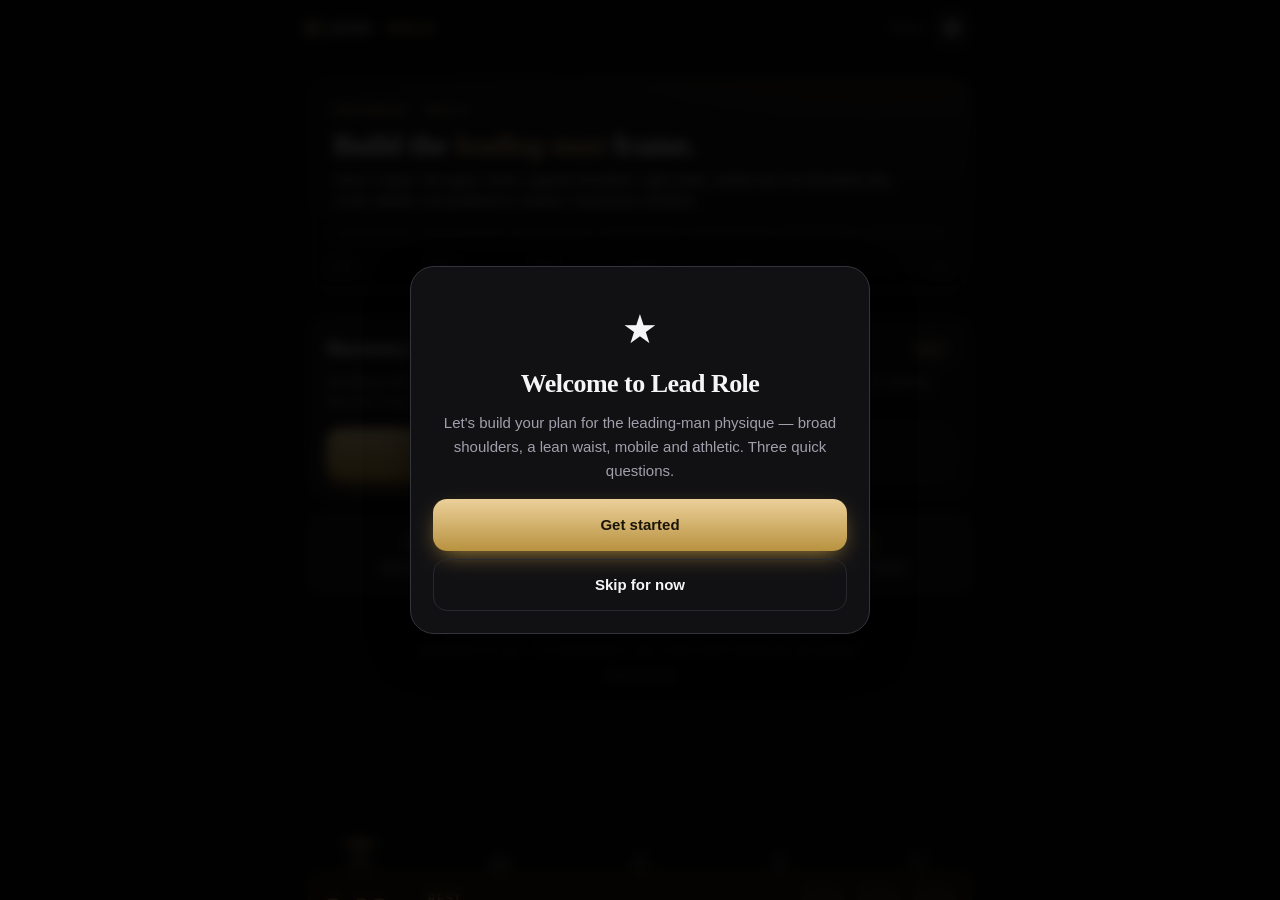
==== commit 0f19365a: "50x rebuild: full product-grade movie-star physique app Restructure into a real app (data / styles /" ====
--- a/index.html
+++ b/index.html
@@ -3,860 +3,69 @@
 <head>
 <meta charset="UTF-8" />
 <meta name="viewport" content="width=device-width, initial-scale=1, viewport-fit=cover, maximum-scale=1, user-scalable=no" />
-<meta name="theme-color" content="#0b0b0d" />
+<meta name="theme-color" content="#0a0a0c" />
 <title>LEAD ROLE — Movie Star Physique</title>
-<meta name="description" content="An original, gym-ready training program for the Hollywood leading-man physique: broad shoulders, lean waist, mobile & athletic." />
+<meta name="description" content="Build the Hollywood leading-man physique: broad shoulders, lean waist, mobile & athletic. Programs, exercise library, golden-ratio analyzer, nutrition and an aesthetics academy." />
 <link rel="manifest" href="/manifest.webmanifest" />
 <link rel="icon" href="/icon.svg" type="image/svg+xml" />
 <link rel="apple-touch-icon" href="/icon.svg" />
 <meta name="apple-mobile-web-app-capable" content="yes" />
+<meta name="mobile-web-app-capable" content="yes" />
 <meta name="apple-mobile-web-app-status-bar-style" content="black-translucent" />
 <meta name="apple-mobile-web-app-title" content="Lead Role" />
-<style>
-:root{
-  --bg:#0b0b0d; --bg2:#141418; --card:#17171c; --card2:#1d1d24;
-  --line:#27272f; --txt:#f4f4f6; --mut:#9a9aa6; --mut2:#6f6f7a;
-  --gold:#d8b46a; --gold2:#b8923f; --acc:#e6c277; --ok:#5fd0a0; --bad:#e8736a;
-  --r:16px; --tap:#ffffff14;
-  --safe-t:env(safe-area-inset-top); --safe-b:env(safe-area-inset-bottom);
-}
-*{box-sizing:border-box;-webkit-tap-highlight-color:transparent}
-html,body{margin:0;padding:0;background:var(--bg);color:var(--txt);
-  font-family:-apple-system,BlinkMacSystemFont,"SF Pro Text","Segoe UI",Roboto,Helvetica,Arial,sans-serif;
-  -webkit-font-smoothing:antialiased;overscroll-behavior-y:none}
-body{padding-bottom:calc(76px + var(--safe-b))}
-h1,h2,h3,h4{margin:0;font-weight:800;letter-spacing:-.02em}
-p{margin:0;line-height:1.5}
-button{font-family:inherit;cursor:pointer;border:none;background:none;color:inherit}
-a{color:var(--acc);text-decoration:none}
-.wrap{max-width:680px;margin:0 auto;padding:0 16px}
-
-/* Header */
-header{position:sticky;top:0;z-index:30;background:linear-gradient(180deg,#0b0b0dee,#0b0b0dcc);
-  backdrop-filter:blur(14px);-webkit-backdrop-filter:blur(14px);border-bottom:1px solid var(--line);
-  padding-top:calc(10px + var(--safe-t))}
-.hbar{display:flex;align-items:center;justify-content:space-between;height:52px}
-.brand{display:flex;align-items:center;gap:10px;font-weight:900;letter-spacing:.14em;font-size:15px}
-.brand .dot{width:9px;height:9px;border-radius:50%;background:var(--gold);box-shadow:0 0 14px var(--gold)}
-.brand b{color:var(--gold)}
-.htitle{font-size:13px;color:var(--mut);font-weight:600;letter-spacing:.02em}
-
-/* Bottom nav */
-nav{position:fixed;left:0;right:0;bottom:0;z-index:40;background:#101015f2;
-  backdrop-filter:blur(18px);-webkit-backdrop-filter:blur(18px);border-top:1px solid var(--line);
-  padding-bottom:var(--safe-b)}
-.nav-in{max-width:680px;margin:0 auto;display:grid;grid-template-columns:repeat(5,1fr)}
-.nav-in button{padding:9px 0 8px;display:flex;flex-direction:column;align-items:center;gap:3px;color:var(--mut2);font-size:10px;font-weight:700;letter-spacing:.02em}
-.nav-in button.on{color:var(--gold)}
-.nav-in svg{width:23px;height:23px;stroke:currentColor;stroke-width:1.9;fill:none;stroke-linecap:round;stroke-linejoin:round}
-
-/* Generic */
-.view{display:none;padding:18px 0 24px;animation:fade .25s ease}
-.view.on{display:block}
-@keyframes fade{from{opacity:0;transform:translateY(6px)}to{opacity:1;transform:none}}
-.card{background:var(--card);border:1px solid var(--line);border-radius:var(--r);padding:16px;margin-bottom:14px}
-.card.tap{transition:transform .12s,background .15s}
-.card.tap:active{transform:scale(.985);background:var(--card2)}
-.eyebrow{font-size:11px;letter-spacing:.18em;font-weight:800;color:var(--gold);text-transform:uppercase}
-.muted{color:var(--mut)}
-.small{font-size:13px}
-.tiny{font-size:11.5px}
-.row{display:flex;align-items:center;gap:10px}
-.between{justify-content:space-between}
-.wrap-g{display:flex;flex-wrap:wrap;gap:8px}
-.tag{font-size:11px;font-weight:700;letter-spacing:.02em;color:var(--mut);background:var(--bg2);border:1px solid var(--line);padding:5px 9px;border-radius:999px}
-.tag.gold{color:var(--gold);border-color:#d8b46a44;background:#d8b46a14}
-.divider{height:1px;background:var(--line);margin:14px 0}
-.btn{display:inline-flex;align-items:center;justify-content:center;gap:8px;background:var(--card2);border:1px solid var(--line);color:var(--txt);border-radius:12px;padding:12px 16px;font-weight:700;font-size:14px}
-.btn:active{background:#26262f}
-.btn.gold{background:linear-gradient(180deg,var(--acc),var(--gold2));color:#1a1408;border:none}
-.btn.full{width:100%}
-.btn.sm{padding:9px 12px;font-size:13px;border-radius:10px}
-.btn svg{width:16px;height:16px;stroke:currentColor;stroke-width:2;fill:none;stroke-linecap:round;stroke-linejoin:round}
-
-/* Hero */
-.hero{position:relative;border-radius:20px;overflow:hidden;border:1px solid var(--line);
-  background:radial-gradient(120% 120% at 80% -10%,#2a2418 0%,#141319 42%,#0f0f13 100%);padding:20px;margin-bottom:16px}
-.hero .eyebrow{margin-bottom:8px}
-.hero h1{font-size:26px;line-height:1.05}
-.hero h1 span{color:var(--gold)}
-.hero p{margin-top:8px;color:var(--mut);font-size:13.5px;max-width:90%}
-.streak{display:flex;gap:6px;margin-top:14px}
-.streak .d{flex:1;height:6px;border-radius:4px;background:#2a2a32}
-.streak .d.on{background:linear-gradient(90deg,var(--acc),var(--gold2))}
-
-/* Today workout */
-.daypill{display:inline-flex;align-items:center;gap:8px;background:#d8b46a18;border:1px solid #d8b46a44;color:var(--gold);
-  font-weight:800;font-size:12px;letter-spacing:.06em;padding:6px 11px;border-radius:999px}
-.ex{border:1px solid var(--line);border-radius:14px;margin-bottom:10px;overflow:hidden;background:var(--card)}
-.ex-h{display:flex;align-items:center;gap:12px;padding:13px 14px}
-.ex-n{font-weight:800;font-size:15px}
-.ex-meta{font-size:12px;color:var(--mut);margin-top:2px}
-.chk{width:26px;height:26px;border-radius:8px;border:2px solid #3a3a44;flex:none;display:grid;place-items:center;transition:.15s}
-.chk.done{background:var(--ok);border-color:var(--ok)}
-.chk svg{width:15px;height:15px;stroke:#0b0b0d;stroke-width:3.2;fill:none;opacity:0;stroke-linecap:round;stroke-linejoin:round}
-.chk.done svg{opacity:1}
-.ex.done .ex-n{color:var(--mut);text-decoration:line-through;text-decoration-color:#ffffff30}
-.scheme{font-weight:800;color:var(--gold);font-size:13px}
-.ex-body{border-top:1px solid var(--line);padding:12px 14px;display:none;background:var(--bg2)}
-.ex.open .ex-body{display:block}
-.sets{display:flex;flex-direction:column;gap:7px;margin-top:4px}
-.setrow{display:grid;grid-template-columns:34px 1fr 1fr 38px;gap:8px;align-items:center}
-.setrow .lbl{font-size:12px;color:var(--mut2);font-weight:700}
-.inp{background:var(--card);border:1px solid var(--line);border-radius:9px;padding:9px;color:var(--txt);font-size:14px;width:100%;text-align:center;font-weight:700}
-.inp::placeholder{color:var(--mut2);font-weight:500}
-.inp:focus{outline:none;border-color:var(--gold2)}
-.setdone{width:30px;height:30px;border-radius:8px;border:1.5px solid #3a3a44;display:grid;place-items:center}
-.setdone.on{background:var(--ok);border-color:var(--ok)}
-.setdone svg{width:14px;height:14px;stroke:#0b0b0d;stroke-width:3;fill:none;opacity:0}
-.setdone.on svg{opacity:1}
-.cuehint{font-size:12.5px;color:var(--mut);margin-top:10px;line-height:1.5}
-
-/* Rest timer */
-#rest{position:fixed;left:0;right:0;bottom:calc(76px + var(--safe-b));z-index:35;transform:translateY(140%);transition:transform .3s cubic-bezier(.2,.8,.2,1)}
-#rest.up{transform:none}
-.rest-in{max-width:680px;margin:0 auto;padding:0 16px 12px}
-.rest-card{background:#1b160c;border:1px solid #d8b46a55;border-radius:16px;padding:12px 14px;display:flex;align-items:center;gap:14px;box-shadow:0 12px 40px #000a}
-.rest-time{font-size:30px;font-weight:900;font-variant-numeric:tabular-nums;color:var(--gold);min-width:84px}
-.rest-card .lab{font-size:11px;letter-spacing:.12em;color:var(--gold);font-weight:800;text-transform:uppercase}
-.rest-card .sub{font-size:12px;color:var(--mut)}
-.iconbtn{width:38px;height:38px;border-radius:10px;background:#ffffff12;display:grid;place-items:center}
-.iconbtn svg{width:18px;height:18px;stroke:var(--txt);stroke-width:2;fill:none;stroke-linecap:round;stroke-linejoin:round}
-
-/* lists */
-.libitem{display:flex;align-items:center;gap:13px;padding:14px;border:1px solid var(--line);border-radius:14px;margin-bottom:10px;background:var(--card)}
-.libitem:active{background:var(--card2)}
-.thumb{width:46px;height:46px;border-radius:11px;flex:none;display:grid;place-items:center;background:linear-gradient(140deg,#2a2418,#161620);border:1px solid var(--line);color:var(--gold)}
-.thumb svg{width:24px;height:24px;stroke:currentColor;stroke-width:1.8;fill:none;stroke-linecap:round;stroke-linejoin:round}
-.search{width:100%;background:var(--card);border:1px solid var(--line);border-radius:12px;padding:13px 14px 13px 40px;color:var(--txt);font-size:15px;margin-bottom:14px}
-.search:focus{outline:none;border-color:var(--gold2)}
-.searchwrap{position:relative}
-.searchwrap svg{position:absolute;left:13px;top:13px;width:18px;height:18px;stroke:var(--mut2);stroke-width:2;fill:none}
-.chips{display:flex;gap:8px;overflow-x:auto;padding-bottom:4px;margin-bottom:14px;-ms-overflow-style:none;scrollbar-width:none}
-.chips::-webkit-scrollbar{display:none}
-.chip{flex:none;font-size:13px;font-weight:700;padding:8px 14px;border-radius:999px;background:var(--card);border:1px solid var(--line);color:var(--mut)}
-.chip.on{background:var(--gold);color:#1a1408;border-color:var(--gold)}
-
-/* Detail sheet */
-#sheet{position:fixed;inset:0;z-index:60;display:none}
-#sheet.on{display:block}
-.sheet-bg{position:absolute;inset:0;background:#000a;backdrop-filter:blur(2px)}
-.sheet-card{position:absolute;left:0;right:0;bottom:0;max-height:90vh;overflow-y:auto;
-  background:var(--bg2);border-top-left-radius:22px;border-top-right-radius:22px;border-top:1px solid var(--line);
-  padding:8px 18px calc(28px + var(--safe-b));animation:slideup .3s cubic-bezier(.2,.8,.2,1)}
-@keyframes slideup{from{transform:translateY(100%)}to{transform:none}}
-.grab{width:40px;height:5px;border-radius:3px;background:#3a3a44;margin:8px auto 14px}
-.sheet-hero{height:150px;border-radius:16px;background:radial-gradient(120% 120% at 70% 0%,#2a2418,#161620);
-  border:1px solid var(--line);display:grid;place-items:center;margin-bottom:16px;position:relative;overflow:hidden}
-.sheet-hero svg.fig{width:96px;height:96px;stroke:var(--gold);stroke-width:1.6;fill:none;stroke-linecap:round;stroke-linejoin:round}
-.musclebar{display:flex;gap:6px;flex-wrap:wrap;margin:10px 0}
-.mb{font-size:11px;font-weight:700;padding:5px 10px;border-radius:8px;background:#d8b46a14;color:var(--gold);border:1px solid #d8b46a33}
-.steps{counter-reset:s;margin:8px 0 0;padding:0;list-style:none}
-.steps li{position:relative;padding:0 0 12px 34px;color:var(--txt);font-size:14px;line-height:1.5}
-.steps li::before{counter-increment:s;content:counter(s);position:absolute;left:0;top:-1px;width:24px;height:24px;border-radius:7px;
-  background:var(--gold);color:#1a1408;font-weight:900;font-size:12px;display:grid;place-items:center}
-.cuelist{margin:6px 0 0;padding:0;list-style:none}
-.cuelist li{padding:7px 0 7px 24px;position:relative;font-size:13.5px;color:var(--mut);border-bottom:1px solid var(--line)}
-.cuelist li:last-child{border-bottom:none}
-.cuelist li::before{content:"";position:absolute;left:4px;top:13px;width:7px;height:7px;border-radius:50%;background:var(--gold)}
-.cuelist.bad li::before{background:var(--bad);border-radius:2px}
-.sec-h{font-size:12px;letter-spacing:.14em;text-transform:uppercase;color:var(--mut2);font-weight:800;margin:20px 0 8px}
-
-/* nutrition calc */
-.calc-row{display:flex;gap:10px;margin-bottom:10px}
-.calc-row label{flex:1}
-.calc-row .lab{font-size:12px;color:var(--mut);font-weight:700;display:block;margin-bottom:5px}
-.stat{background:var(--card2);border:1px solid var(--line);border-radius:12px;padding:14px;text-align:center}
-.stat b{display:block;font-size:24px;color:var(--gold)}
-.stat span{font-size:11px;color:var(--mut);letter-spacing:.04em}
-.statgrid{display:grid;grid-template-columns:1fr 1fr 1fr;gap:10px}
-.seg{display:flex;background:var(--card);border:1px solid var(--line);border-radius:11px;padding:4px;gap:4px;margin-bottom:14px}
-.seg button{flex:1;padding:9px;border-radius:8px;font-weight:700;font-size:13px;color:var(--mut)}
-.seg button.on{background:var(--gold);color:#1a1408}
-
-.daynav{display:flex;gap:8px;overflow-x:auto;padding-bottom:6px;margin-bottom:14px;-ms-overflow-style:none;scrollbar-width:none}
-.daynav::-webkit-scrollbar{display:none}
-.daybtn{flex:none;min-width:62px;text-align:center;padding:10px 8px;border-radius:12px;background:var(--card);border:1px solid var(--line)}
-.daybtn .dn{font-size:10px;color:var(--mut2);font-weight:700;letter-spacing:.08em}
-.daybtn .dl{font-size:13px;font-weight:800;margin-top:3px}
-.daybtn.on{background:#d8b46a18;border-color:#d8b46a55}
-.daybtn.on .dl{color:var(--gold)}
-.daybtn.rest .dl{color:var(--mut2)}
-
-.note{background:#1a160c;border:1px solid #d8b46a33;border-radius:12px;padding:12px 14px;font-size:13px;color:#e8d6ad;line-height:1.5}
-.foot{text-align:center;color:var(--mut2);font-size:11px;padding:24px 0 8px;line-height:1.6}
-.kpi{display:grid;grid-template-columns:1fr 1fr 1fr;gap:10px;margin-bottom:14px}
-.toast{position:fixed;left:50%;bottom:calc(90px + var(--safe-b));transform:translateX(-50%) translateY(20px);
-  background:#26262f;border:1px solid var(--line);color:var(--txt);padding:11px 18px;border-radius:999px;font-size:13px;font-weight:700;
-  opacity:0;transition:.25s;z-index:80;pointer-events:none}
-.toast.on{opacity:1;transform:translateX(-50%) translateY(0)}
-.progress-ring{transform:rotate(-90deg)}
-</style>
+<link rel="stylesheet" href="/styles.css" />
 </head>
 <body>
 
 <header>
   <div class="wrap hbar">
     <div class="brand"><span class="dot"></span>LEAD&nbsp;<b>ROLE</b></div>
-    <div class="htitle" id="htitle">Today</div>
+    <div class="row gap10">
+      <span class="kicker" id="htitle">Today</span>
+      <button class="hbtn" id="settingsBtn" aria-label="Plan settings">
+        <svg viewBox="0 0 24 24"><circle cx="12" cy="12" r="3"/><path d="M19 12a7 7 0 00-.1-1.2l2-1.6-2-3.4-2.4 1a7 7 0 00-2-1.2l-.4-2.6H9.9l-.4 2.6a7 7 0 00-2 1.2l-2.4-1-2 3.4 2 1.6A7 7 0 005 12a7 7 0 00.1 1.2l-2 1.6 2 3.4 2.4-1a7 7 0 002 1.2l.4 2.6h4.2l.4-2.6a7 7 0 002-1.2l2.4 1 2-3.4-2-1.6A7 7 0 0019 12z"/></svg>
+      </button>
+    </div>
   </div>
 </header>
 
 <main class="wrap">
   <section class="view on" id="v-today"></section>
-  <section class="view" id="v-program"></section>
-  <section class="view" id="v-library"></section>
+  <section class="view" id="v-train"></section>
+  <section class="view" id="v-aesthetic"></section>
   <section class="view" id="v-mobility"></section>
   <section class="view" id="v-fuel"></section>
 </main>
 
 <!-- Rest timer -->
 <div id="rest">
-  <div class="rest-in">
-    <div class="rest-card">
-      <div class="rest-time" id="restTime">2:00</div>
-      <div style="flex:1">
-        <div class="lab">Rest</div>
-        <div class="sub" id="restSub">Heavy set — recover fully</div>
-      </div>
-      <button class="iconbtn" id="restMinus"><svg viewBox="0 0 24 24"><path d="M5 12h14"/></svg></button>
-      <button class="iconbtn" id="restPlus"><svg viewBox="0 0 24 24"><path d="M12 5v14M5 12h14"/></svg></button>
-      <button class="iconbtn" id="restStop"><svg viewBox="0 0 24 24"><rect x="6" y="6" width="12" height="12" rx="2"/></svg></button>
-    </div>
-  </div>
+  <div class="rest-in"><div class="rest-card">
+    <div class="rest-time" id="restTime">2:00</div>
+    <div style="flex:1"><div class="lab">Rest</div><div class="sub" id="restSub">Recover fully</div></div>
+    <button class="iconbtn" id="restMinus" aria-label="−15s"><svg viewBox="0 0 24 24"><path d="M5 12h14"/></svg></button>
+    <button class="iconbtn" id="restPlus" aria-label="+15s"><svg viewBox="0 0 24 24"><path d="M12 5v14M5 12h14"/></svg></button>
+    <button class="iconbtn" id="restStop" aria-label="Stop"><svg viewBox="0 0 24 24"><rect x="6" y="6" width="12" height="12" rx="2"/></svg></button>
+  </div></div>
 </div>
 
-<!-- Exercise detail sheet -->
-<div id="sheet">
-  <div class="sheet-bg" id="sheetBg"></div>
-  <div class="sheet-card" id="sheetCard"></div>
-</div>
+<!-- Bottom sheet -->
+<div id="sheet"><div class="sheet-bg" id="sheetBg"></div><div class="sheet-card" id="sheetCard"></div></div>
+
+<!-- Onboarding / settings modal -->
+<div id="modal"><div class="modal-bg" id="modalBg"></div><div class="modal-card"><div id="modal-body"></div></div></div>
 
 <div class="toast" id="toast"></div>
 
 <!-- Bottom nav -->
-<nav>
-  <div class="nav-in">
-    <button data-v="today" class="on">
-      <svg viewBox="0 0 24 24"><path d="M3 12l9-9 9 9"/><path d="M5 10v10h14V10"/></svg>Today</button>
-    <button data-v="program">
-      <svg viewBox="0 0 24 24"><rect x="4" y="3" width="16" height="18" rx="2"/><path d="M8 8h8M8 12h8M8 16h5"/></svg>Program</button>
-    <button data-v="library">
-      <svg viewBox="0 0 24 24"><path d="M6.5 4h11a1 1 0 011 1v15l-6.5-3-6.5 3V5a1 1 0 011-1z"/></svg>Moves</button>
-    <button data-v="mobility">
-      <svg viewBox="0 0 24 24"><circle cx="12" cy="5" r="2"/><path d="M12 8v6m0 0l-4 6m4-6l4 6M7 11h10"/></svg>Mobility</button>
-    <button data-v="fuel">
-      <svg viewBox="0 0 24 24"><path d="M5 3v7a3 3 0 003 3v8M8 3v6M19 3c-1.5 1-2.5 3-2.5 6V13c0 1 .8 1 1.5 1v7"/></svg>Fuel</button>
-  </div>
-</nav>
+<nav><div class="nav-in">
+  <button data-v="today" class="on"><svg viewBox="0 0 24 24"><path d="M3 12l9-9 9 9"/><path d="M5 10v10h14V10"/></svg>Today</button>
+  <button data-v="train"><svg viewBox="0 0 24 24"><path d="M6.5 6.5l11 11M4 9l-1 1 2 2-2 2 1 1M20 15l1-1-2-2 2-2-1-1"/><rect x="7" y="7" width="10" height="10" rx="1" transform="rotate(45 12 12)"/></svg>Train</button>
+  <button data-v="aesthetic"><svg viewBox="0 0 24 24"><path d="M12 3l2.5 5 5.5.8-4 3.9 1 5.5L12 21l-5-2.3 1-5.5-4-3.9L9.5 8z"/></svg>Blueprint</button>
+  <button data-v="mobility"><svg viewBox="0 0 24 24"><circle cx="12" cy="5" r="2"/><path d="M12 8v6m0 0l-4 6m4-6l4 6M7 11h10"/></svg>Mobility</button>
+  <button data-v="fuel"><svg viewBox="0 0 24 24"><path d="M5 3v7a3 3 0 003 3v8M8 3v6M19 3c-1.5 1-2.5 3-2.5 6V13c0 1 .8 1 1.5 1v7"/></svg>Fuel</button>
+</div></nav>
 
-<script>
-/* ============================================================
-   LEAD ROLE — Movie Star Physique
-   Original program built on standard, non-proprietary
-   strength-training principles (V-taper aesthetics, reverse
-   pyramid training, lean nutrition, mobility).
-   ============================================================ */
-
-/* ---------- generic figure glyphs ---------- */
-const FIG = {
-  press:'<path d="M12 3a2 2 0 100 4 2 2 0 000-4z"/><path d="M12 7v7m0 0l-3 7m3-7l3 7"/><path d="M6 6l6 3 6-3"/><path d="M3 6h3M18 6h3"/>',
-  pull:'<path d="M12 3a2 2 0 100 4 2 2 0 000-4z"/><path d="M5 5h14"/><path d="M9 5l3 6 3-6M12 11v4m0 0l-2 6m2-6l2 6"/>',
-  legs:'<path d="M12 3a2 2 0 100 4 2 2 0 000-4z"/><path d="M12 7v6l-4 8M12 13l4 8M8 10h8"/>',
-  core:'<path d="M12 3a2 2 0 100 4 2 2 0 000-4z"/><path d="M12 7v5M8 9c1.5 1.5 6.5 1.5 8 0M9 12l-2 9M15 12l2 9"/>',
-  shoulder:'<path d="M12 3a2 2 0 100 4 2 2 0 000-4z"/><path d="M5 9l7-2 7 2M12 7v8M9 21l3-6 3 6"/>',
-  mobility:'<path d="M12 3a2 2 0 100 4 2 2 0 000-4z"/><circle cx="12" cy="13" r="3"/><path d="M4 13h5M15 13h5M12 7v3"/>'
-};
-
-/* ---------- EXERCISE LIBRARY ---------- */
-const EX = {
-  ohp:{name:"Standing Overhead Press",group:"shoulder",equip:"Barbell",icon:"press",
-    muscles:["Front/side delts","Triceps","Upper chest","Core"],
-    why:"The #1 builder of the round, capped shoulders that create the broad-on-top silhouette. Pressing overhead from the floor also forces full-body tension and bracing.",
-    steps:["Set the bar at collarbone height in the rack. Grip just outside shoulder width, elbows slightly in front of the bar.","Unrack, take one step back, brace your abs and squeeze your glutes — ribs down, not flared.","Tuck your chin back slightly and press the bar straight up in a vertical line past your face.","Once the bar clears your forehead, push your head 'through' so the bar finishes stacked over the mid-foot.","Lower under control back to the collarbone. Re-brace each rep."],
-    cues:["Squeeze glutes hard — it stops you leaning back and turning it into an incline press.","Wrists stacked over elbows, over the bar. No bent-back wrists.","Full lockout overhead with biceps near the ears."],
-    faults:["Leaning back / pressing the bar forward instead of up.","Flaring the ribcage — kills the core brace and stresses the lower back.","Half-locking out — you lose the top-end delt and triceps work."]},
-
-  inclinebp:{name:"Incline Barbell/DB Press",group:"shoulder",equip:"Barbell or DB",icon:"press",
-    muscles:["Upper chest","Front delts","Triceps"],
-    why:"Upper-chest fullness is what makes the chest look like 'armor' under a shirt. The incline angle builds the shelf without overdeveloping the lower chest.",
-    steps:["Set the bench to 30° (low incline — higher turns it into a shoulder press).","Plant feet, slight arch, shoulder blades pulled back and down into the bench.","Lower the bar/dumbbells to the upper chest, elbows tucked ~45° from the body.","Drive up and slightly back so the weight finishes over the upper chest, not the face.","Control the descent — 2 seconds down."],
-    cues:["Shoulder blades pinched the whole set — protects the shoulder and isolates the chest.","Touch the upper chest, not the throat.","Think 'press the body away from the bar.'"],
-    faults:["Bench too steep — turns into a front-delt exercise.","Elbows flared to 90° — shoulder strain.","Bouncing the bar off the chest."]},
-
-  latraise:{name:"Lateral Raise",group:"shoulder",equip:"Dumbbells / Cable",icon:"shoulder",
-    muscles:["Side delts"],
-    why:"The single most important move for width. Side-delt growth widens your frame and shrinks the waist by comparison — the core of the V-taper illusion.",
-    steps:["Hold dumbbells at your sides, slight bend in the elbows held constant.","Lean forward ~10° to bias the side delt. Tilt the pinky slightly up ('pouring water').","Raise out to the sides until the wrists reach shoulder height — no higher.","Lead with the elbows, not the hands.","Lower slowly over 2–3 seconds. No swinging."],
-    cues:["Light weight, perfect form — ego has no place here.","Pause for a beat at the top.","Imagine pushing the weights away from your body, not just up."],
-    faults:["Using momentum / shrugging the traps up.","Going too heavy and turning it into an upright row.","Raising above shoulder height (traps take over)."]},
-
-  pullup:{name:"Weighted Pull-Up / Chin-Up",group:"pull",equip:"Bar + belt",icon:"pull",
-    muscles:["Lats","Upper back","Biceps"],
-    why:"Builds the wide lats that taper down to the waist — the back half of the V. Weighted progression is what separates a strong-looking back from a flat one.",
-    steps:["Grip the bar slightly wider than shoulders (pull-up) or shoulder-width underhand (chin-up).","Start from a dead hang, then pull the shoulder blades down and back first.","Drive the elbows down toward your hips and pull your chest to the bar.","Pause at the top with the collarbone near the bar.","Lower all the way to a full hang under control."],
-    cues:["Lead with the chest, not the chin.","Think 'elbows to back pockets' to fire the lats.","Once you hit 8 clean reps, add weight with a dip belt."],
-    faults:["Half reps / not reaching a full dead hang.","Kipping and swinging for momentum.","Shrugging up instead of pulling the shoulders down."]},
-
-  row:{name:"Barbell / Cable Row",group:"pull",equip:"Barbell or Cable",icon:"pull",
-    muscles:["Mid-back","Lats","Rear delts","Biceps"],
-    why:"Adds thickness and detail to the back and pulls the shoulders back for better posture — a big part of looking 'put together'.",
-    steps:["Hinge at the hips to ~45°, flat back, soft knees (barbell) or sit tall (cable).","Let the weight hang/extend with shoulders slightly protracted.","Pull toward the lower ribs / belly button, driving the elbows back.","Squeeze the shoulder blades together at the top for a beat.","Lower under full control to a stretch."],
-    cues:["Pull to the waist, not the chest, to bias the lats and mid-back.","Keep the torso angle fixed — no jerking upright.","Squeeze, don't yank."],
-    faults:["Using the lower back to heave the weight up.","Rounding the spine.","Short, partial reps with no stretch."]},
-
-  facepull:{name:"Face Pull",group:"pull",equip:"Cable + rope",icon:"pull",
-    muscles:["Rear delts","Rotator cuff","Traps"],
-    why:"Rear-delt and upper-back work that bulletproofs the shoulders and fixes rounded posture from too much pressing. Healthy shoulders = more pressing = bigger delts.",
-    steps:["Set a rope at upper-chest/face height. Grab with thumbs pointing back.","Step back to tension, arms straight, shoulders relaxed.","Pull the rope toward your eyes, splitting the ends apart.","Finish with knuckles by your ears and elbows high.","Slowly return to the stretch."],
-    cues:["High elbows throughout.","Think 'make a double-biceps pose' at the end.","Pure control — never ego-load this."],
-    faults:["Pulling low to the chest (turns into a row).","Leaning back and using bodyweight.","Going too heavy and losing the external rotation."]},
-
-  curl:{name:"Incline Dumbbell Curl",group:"pull",equip:"Dumbbells",icon:"pull",
-    muscles:["Biceps (long head)","Forearms"],
-    why:"The arms that fill a sleeve. The incline position stretches the long head of the biceps for the peak that reads on camera.",
-    steps:["Set a bench to ~60°. Sit back with arms hanging straight down behind the torso.","Keep the upper arms still — this stretch position is the whole point.","Curl up, supinating (rotate pinky toward you) as you rise.","Squeeze hard at the top.","Lower all the way to a full stretch — 3 seconds down."],
-    cues:["Don't let the elbows drift forward.","Control the negative — that's where growth happens.","Full stretch at the bottom every rep."],
-    faults:["Swinging the elbows forward to cheat.","Half reps at the top.","Dropping the weight fast and skipping the stretch."]},
-
-  dip:{name:"Weighted Dip",group:"shoulder",equip:"Dip bars + belt",icon:"press",
-    muscles:["Lower/outer chest","Triceps","Front delts"],
-    why:"A heavy compound that adds chest and triceps size fast. The slight forward lean rounds out the chest beneath the upper-chest shelf.",
-    steps:["Mount the bars, arms locked, chest up, slight forward lean for chest emphasis.","Lower until the upper arms are roughly parallel to the floor.","Keep the elbows tracking back, not flared wide.","Press back up to a strong lockout, squeezing the chest/triceps.","Add weight via a belt once 8–10 clean reps are easy."],
-    cues:["Lean forward = more chest; stay upright = more triceps.","Don't sink below a comfortable shoulder stretch.","Controlled, no bouncing at the bottom."],
-    faults:["Going too deep and straining the front of the shoulder.","Flaring elbows wide.","Half reps to chase weight."]},
-
-  pushdown:{name:"Triceps Rope Pushdown",group:"pull",equip:"Cable + rope",icon:"pull",
-    muscles:["Triceps"],
-    why:"Isolation that adds the horseshoe detail to the back of the arm — most of arm size is triceps, not biceps.",
-    steps:["Set rope at the top. Tuck the elbows to your sides and pin them there.","Push down and spread the rope ends apart at the bottom.","Fully lock out and squeeze the triceps.","Control the rope back up to ~90° at the elbow.","Keep the torso upright and still."],
-    cues:["Elbows glued to your ribs the whole time.","Spread the rope at the bottom for the full contraction.","Slow negatives."],
-    faults:["Elbows drifting forward / flaring.","Leaning over the weight to push it down.","Using the shoulders instead of the triceps."]},
-
-  squat:{name:"Back / Goblet Squat",group:"legs",equip:"Barbell or DB",icon:"legs",
-    muscles:["Quads","Glutes","Core"],
-    why:"Legs round out the physique and drive the hormonal response that helps the whole body grow. We train them hard but with controlled volume so they stay athletic, not blocky.",
-    steps:["Bar on the upper traps (or hold a DB at the chest). Feet shoulder-width, toes slightly out.","Brace the core, break at the hips and knees together.","Descend until thighs are at least parallel, knees tracking over the toes.","Drive through the mid-foot to stand, squeezing the glutes at the top.","Keep the chest up and spine neutral throughout."],
-    cues:["Knees out, in line with the toes.","Brace as if about to be punched in the gut.","Full depth beats heavy half-reps."],
-    faults:["Knees caving inward.","Rounding the lower back at the bottom.","Rising hips first / good-morning-ing the weight up."]},
-
-  rdl:{name:"Romanian Deadlift",group:"legs",equip:"Barbell or DB",icon:"legs",
-    muscles:["Hamstrings","Glutes","Lower back"],
-    why:"Builds the hamstrings and glutes that complete the lower body from the side and back, and reinforces a strong hip hinge for everyday athleticism.",
-    steps:["Stand tall holding the bar at the hips, soft knees.","Push the hips straight back, sliding the bar down the thighs.","Lower until you feel a strong hamstring stretch (around mid-shin), back flat.","Keep the bar close to the legs the entire time.","Drive the hips forward to stand, squeezing the glutes at the top."],
-    cues:["It's a hinge, not a squat — hips back, minimal knee bend.","Flat back, chest proud throughout.","Feel the stretch in the hamstrings, not the lower back."],
-    faults:["Rounding the back.","Turning it into a squat by bending the knees too much.","Letting the bar drift away from the body."]},
-
-  splitsquat:{name:"Bulgarian Split Squat",group:"legs",equip:"Dumbbells",icon:"legs",
-    muscles:["Quads","Glutes","Balance"],
-    why:"Single-leg work builds balanced, athletic legs and strong glutes while sparing the lower back — great for the lean, capable look.",
-    steps:["Place the top of the rear foot on a bench behind you.","Hold dumbbells at your sides, torso tall.","Lower straight down until the front thigh is about parallel.","Keep the front knee tracking over the foot.","Drive through the front heel to stand. Finish all reps, then switch sides."],
-    cues:["Most of the weight on the front leg.","Slight forward lean targets glutes; upright targets quads.","Control the descent — no bouncing off the bottom."],
-    faults:["Front knee caving in.","Pushing off the back foot.","Too short a stance, crowding the front knee."]},
-
-  calf:{name:"Standing Calf Raise",group:"legs",equip:"Machine or DB",icon:"legs",
-    muscles:["Calves"],
-    why:"Defined calves finish the legs and are visible year-round in shorts. They respond to a full stretch and a hard squeeze.",
-    steps:["Balls of the feet on a step/plate, heels hanging off.","Drop the heels for a deep stretch at the bottom.","Press up onto the toes as high as possible.","Squeeze hard at the top for a full second.","Lower slowly all the way down."],
-    cues:["Full range — deep stretch, high squeeze.","Pause at top and bottom.","Slow and controlled; calves shrug off momentum reps."],
-    faults:["Tiny bouncy reps with no range.","Rushing the negative.","Bending the knees to bounce the weight."]},
-
-  legraise:{name:"Hanging Leg Raise",group:"core",equip:"Pull-up bar",icon:"core",
-    muscles:["Lower abs","Hip flexors","Grip"],
-    why:"Direct lower-ab work that builds the visible six-pack while keeping the waist tight rather than thick — important for the tapered look.",
-    steps:["Hang from the bar, shoulders active (slightly pulled down).","Brace the core and posteriorly tilt the pelvis to start.","Raise the legs until the thighs pass parallel (knees bent to scale).","Control the lift — no swinging.","Lower slowly to the dead hang."],
-    cues:["Curl the pelvis up, don't just lift the legs.","Slow on the way down.","Bend the knees if straight legs cause swinging."],
-    faults:["Swinging / using momentum.","Only moving from the hips (hip flexors do all the work).","Dropping the legs fast."]},
-
-  abwheel:{name:"Ab Wheel Rollout",group:"core",equip:"Ab wheel",icon:"core",
-    muscles:["Full core","Lats","Shoulders"],
-    why:"Builds true core strength and a flat, dense midsection that holds you tall — the anti-bloat, tight-waist exercise.",
-    steps:["Kneel, grip the wheel under the shoulders, brace hard.","Tuck the pelvis and roll forward slowly, keeping a hollow body.","Go only as far as you can hold a flat (non-arched) back.","Pull through the abs and lats to return.","Keep tension the entire range — never let the lower back sag."],
-    cues:["Ribs down, glutes squeezed — resist the arch.","Short range first; extend as you get stronger.","Move slowly and own every inch."],
-    faults:["Letting the lower back sag/arch (back pain risk).","Rolling out too far too soon.","Pulling with the hips instead of the abs."]},
-
-  plank:{name:"Hardstyle Plank",group:"core",equip:"None",icon:"core",
-    muscles:["Deep core","Glutes"],
-    why:"Teaches the full-body bracing that protects your spine on every heavy lift and keeps the midsection tight under load.",
-    steps:["Forearms under the shoulders, body in a straight line.","Squeeze the glutes and quads hard.","Brace the abs as if bracing for a punch.","Pull the elbows 'toward your toes' to ramp up tension.","Hold 10–20s of maximal tension rather than long easy holds."],
-    cues:["Maximal tension, not maximal time.","Flat back — no sagging hips or piked butt.","Breathe shallow behind a tight brace."],
-    faults:["Sagging hips.","Holding limp for minutes (low tension).","Letting the head drop."]}
-};
-
-/* ---------- PROGRAM ---------- */
-const REST = {heavy:"3:00", mid:"2:00", light:"1:30"};
-
-const PROGRAM = {
-  found:{
-    name:"Phase 1 · Foundation",
-    weeks:"Weeks 1–8",
-    days:["3 days / week","Full recovery between sessions","Build the strength base"],
-    blurb:"Three full-body-leaning sessions that prioritize the shoulders, upper chest and back. Reverse-pyramid the big lifts: warm up, then your heaviest set first, dropping ~10% weight and adding reps each set after.",
-    schedule:[
-      {d:"A — Push",ex:[
-        {ex:"ohp",scheme:"RPT · 5 / 6 / 8",rest:REST.heavy,note:"Top set heavy. Drop ~10% each set."},
-        {ex:"inclinebp",scheme:"RPT · 6 / 8 / 10",rest:REST.heavy},
-        {ex:"latraise",scheme:"3 × 12–15",rest:REST.light,note:"Add reps before weight."},
-        {ex:"pushdown",scheme:"3 × 10–12",rest:REST.light},
-      ]},
-      {d:"B — Pull",ex:[
-        {ex:"pullup",scheme:"RPT · 5 / 6 / 8",rest:REST.heavy,note:"Add weight once you hit 8 clean."},
-        {ex:"row",scheme:"3 × 8 / 10 / 12",rest:REST.mid},
-        {ex:"facepull",scheme:"3 × 15",rest:REST.light},
-        {ex:"curl",scheme:"3 × 8–12",rest:REST.light},
-      ]},
-      {d:"C — Legs & Core",ex:[
-        {ex:"squat",scheme:"RPT · 5 / 6 / 8",rest:REST.heavy},
-        {ex:"rdl",scheme:"3 × 8 / 10",rest:REST.mid},
-        {ex:"calf",scheme:"3 × 12–15",rest:REST.light},
-        {ex:"legraise",scheme:"3 × 10–15",rest:REST.light},
-        {ex:"latraise",scheme:"2 × 15",rest:REST.light,note:"Bonus delts — they recover fast."},
-      ]},
-    ]
-  },
-  sculpt:{
-    name:"Phase 2 · Sculpt",
-    weeks:"Weeks 9+",
-    days:["4 days / week","Push · Pull · Legs · Upper","More volume for stubborn areas"],
-    blurb:"Once your top lifts are solid, move to a 4-day split that adds an extra upper-body day to bring up shoulders, chest and back — the muscles that define the look. Keep reverse-pyramiding the first lift of each day.",
-    schedule:[
-      {d:"Push",ex:[
-        {ex:"inclinebp",scheme:"RPT · 5 / 6 / 8",rest:REST.heavy},
-        {ex:"ohp",scheme:"RPT · 6 / 8",rest:REST.heavy},
-        {ex:"dip",scheme:"3 × 8–10",rest:REST.mid},
-        {ex:"latraise",scheme:"4 × 12–15",rest:REST.light},
-        {ex:"pushdown",scheme:"3 × 10–12",rest:REST.light},
-      ]},
-      {d:"Pull",ex:[
-        {ex:"pullup",scheme:"RPT · 5 / 6 / 8",rest:REST.heavy},
-        {ex:"row",scheme:"3 × 8 / 10 / 12",rest:REST.mid},
-        {ex:"facepull",scheme:"3 × 15–20",rest:REST.light},
-        {ex:"curl",scheme:"3 × 8–12",rest:REST.light},
-      ]},
-      {d:"Legs",ex:[
-        {ex:"squat",scheme:"RPT · 5 / 6 / 8",rest:REST.heavy},
-        {ex:"rdl",scheme:"3 × 8 / 10",rest:REST.mid},
-        {ex:"splitsquat",scheme:"3 × 8–10 / leg",rest:REST.mid},
-        {ex:"calf",scheme:"4 × 12–15",rest:REST.light},
-        {ex:"abwheel",scheme:"3 × 8–12",rest:REST.light},
-      ]},
-      {d:"Upper",ex:[
-        {ex:"ohp",scheme:"RPT · 5 / 6 / 8",rest:REST.heavy},
-        {ex:"pullup",scheme:"3 × 6–8",rest:REST.mid},
-        {ex:"inclinebp",scheme:"3 × 8–10",rest:REST.mid},
-        {ex:"latraise",scheme:"4 × 12–15",rest:REST.light},
-        {ex:"curl",scheme:"3 × 10",rest:REST.light},
-        {ex:"legraise",scheme:"3 × 12–15",rest:REST.light},
-      ]},
-    ]
-  }
-};
-
-/* default weekly schedule: weekday -> phase/day */
-const DEFAULT_WEEK = {
-  1:{phase:"found",day:0}, // Mon Push
-  3:{phase:"found",day:1}, // Wed Pull
-  5:{phase:"found",day:2}, // Fri Legs
-};
-
-/* ---------- MOBILITY ---------- */
-const MOBILITY = {
-  daily:{
-    name:"Daily 10-Minute Flow",
-    blurb:"Do this every morning or before bed. Pliable, mobile joints keep you training pain-free for decades — and they make you move like an athlete, not a stiff gym bro.",
-    moves:[
-      {n:"World's Greatest Stretch",t:"5 / side",d:"Lunge, drop the back knee, drive the same-side elbow to the floor, then rotate the top arm to the ceiling. Opens hips, t-spine and hamstrings in one shot."},
-      {n:"Cat–Cow",t:"10 reps",d:"On all fours, alternate arching and rounding the spine slowly with the breath. Wakes up the whole spine."},
-      {n:"Deep Squat Hold + Pry",t:"60 sec",d:"Sink into a deep bodyweight squat, elbows inside the knees, gently pry the knees out. Restores hip and ankle mobility."},
-      {n:"Thoracic Rotations",t:"8 / side",d:"On all fours, hand behind the head, rotate the elbow down then open to the ceiling. Unlocks upper-back rotation for pressing and posture."},
-      {n:"90/90 Hip Switches",t:"10 reps",d:"Seated, both knees bent 90°, rotate both legs side to side without using the hands. Bulletproofs the hips."},
-      {n:"Couch Stretch",t:"45 sec / side",d:"Rear shin up against a wall/couch, kneel tall on the other leg. Opens the hip flexors that desk-sitting locks up."},
-    ]
-  },
-  warmup:{
-    name:"Pre-Lift Warm-Up",
-    blurb:"5 minutes before you touch a heavy bar. Primes the joints and nervous system so your top sets feel strong and safe.",
-    moves:[
-      {n:"Arm Circles + Band Pull-Aparts",t:"20 each",d:"Wake up the shoulders and rear delts before any pressing or pulling."},
-      {n:"Scapular Pull-Ups",t:"8 reps",d:"Hang and pull the shoulder blades down without bending the arms. Primes the lats."},
-      {n:"Bodyweight Squats → Deep Hold",t:"15 reps",d:"Grease the knees and hips before loading."},
-      {n:"Hip Airplanes",t:"5 / side",d:"Single-leg hinge with rotation — stabilizes the hips and glutes."},
-      {n:"Empty-Bar Practice Sets",t:"2 sets",d:"Always rehearse the day's main lift with light weight before the work sets."},
-    ]
-  },
-  cooldown:{
-    name:"Post-Lift Stretch",
-    blurb:"5 minutes after training, while you're warm. This is when flexibility gains actually stick.",
-    moves:[
-      {n:"Doorway Chest Stretch",t:"45 sec",d:"Open the chest and front delts after pressing — fixes the rounded look."},
-      {n:"Lat Stretch (Hang or Wall)",t:"45 sec",d:"Decompress the spine and lengthen the lats after pulling."},
-      {n:"Pigeon Pose",t:"60 sec / side",d:"Deep glute and hip opener after leg day."},
-      {n:"Standing Hamstring Stretch",t:"45 sec / side",d:"Lengthen the hamstrings after deadlifts/squats."},
-      {n:"Child's Pose + Side Reach",t:"60 sec",d:"Decompress and breathe to drop into recovery."},
-    ]
-  }
-};
-
-/* ============================================================ STATE ============================================================ */
-const LS_KEY="leadrole.v1";
-let state=load();
-function load(){try{return JSON.parse(localStorage.getItem(LS_KEY))||fresh();}catch(e){return fresh();}}
-function fresh(){return {logs:{},done:{},history:[],bw:175,unit:"lb",goal:"lean"};}
-function save(){localStorage.setItem(LS_KEY,JSON.stringify(state));}
-function todayKey(){const d=new Date();return d.getFullYear()+"-"+(d.getMonth()+1)+"-"+d.getDate();}
-
-/* ============================================================ NAV ============================================================ */
-const views={today:render_today,program:render_program,library:render_library,mobility:render_mobility,fuel:render_fuel};
-const titles={today:"Today",program:"The Program",library:"Exercise Library",mobility:"Mobility & Flow",fuel:"Fuel & Leanness"};
-let current="today";
-document.querySelectorAll("nav button").forEach(b=>{b.onclick=()=>go(b.dataset.v);});
-function go(v){
-  current=v;
-  document.querySelectorAll("nav button").forEach(b=>b.classList.toggle("on",b.dataset.v===v));
-  document.querySelectorAll(".view").forEach(s=>s.classList.remove("on"));
-  document.getElementById("v-"+v).classList.add("on");
-  document.getElementById("htitle").textContent=titles[v];
-  views[v]();window.scrollTo(0,0);
-}
-
-/* ============================================================ TODAY ============================================================ */
-function getTodaysSession(){const wd=new Date().getDay();const map=state.customWeek||DEFAULT_WEEK;return map[wd]||null;}
-function render_today(){
-  const el=document.getElementById("v-today");
-  const sess=getTodaysSession();
-  const dayName=["Sunday","Monday","Tuesday","Wednesday","Thursday","Friday","Saturday"][new Date().getDay()];
-  const streak=last7Dots();
-
-  let html=`<div class="hero">
-    <div class="eyebrow">${dayName} · ${fmtDate()}</div>
-    <h1>Build the <span>leading-man</span> frame.</h1>
-    <p>Broad shoulders, lean waist, mobile & athletic — earned with strength, not bulk.</p>
-    <div class="streak">${streak}</div>
-  </div>`;
-
-  if(!sess){
-    html+=`<div class="card">
-      <div class="row between"><h3>Recovery Day</h3><span class="tag gold">Rest</span></div>
-      <p class="muted small" style="margin-top:8px">No lifting scheduled today. Do the <b>Daily Mobility Flow</b>, walk 8–10k steps, and let the muscle you built this week actually grow. Recovery is where the physique is made.</p>
-      <div class="row" style="gap:10px;margin-top:14px">
-        <button class="btn gold" onclick="go('mobility')">Open Mobility Flow</button>
-        <button class="btn" onclick="go('program')">View Program</button>
-      </div>
-    </div>`;
-    el.innerHTML=html+footer();return;
-  }
-
-  const phase=PROGRAM[sess.phase];
-  const day=phase.schedule[sess.day];
-  const dk=todayKey();
-  const doneMap=state.done[dk]||{};
-  const total=day.ex.length;
-  const completed=day.ex.filter((_,i)=>doneMap[i]).length;
-  const pct=Math.round(completed/total*100);
-
-  html+=`<div class="card">
-    <div class="row between" style="margin-bottom:4px">
-      <span class="daypill">${phase.name.split('·')[0].trim()} · ${day.d}</span>
-      ${ringSVG(pct)}
-    </div>
-    <p class="muted small" style="margin-top:6px">${completed} of ${total} exercises done. Reverse-pyramid the lifts marked <b style="color:var(--gold)">RPT</b>: heaviest set first, then drop the weight ~10% and add reps.</p>
-  </div>`;
-
-  day.ex.forEach((item,i)=>{
-    const e=EX[item.ex];
-    const done=doneMap[i];
-    const logKey=dk+"."+sess.phase+"."+sess.day+"."+i;
-    const log=state.logs[logKey]||{};
-    const nSets=schemeSets(item.scheme);
-    let setsHTML="";
-    for(let s=0;s<nSets;s++){
-      const sl=log[s]||{};
-      setsHTML+=`<div class="setrow">
-        <span class="lbl">Set ${s+1}</span>
-        <input class="inp" inputmode="decimal" placeholder="weight" value="${sl.w||''}" onchange="logSet('${logKey}',${s},'w',this.value)">
-        <input class="inp" inputmode="numeric" placeholder="reps" value="${sl.r||''}" onchange="logSet('${logKey}',${s},'r',this.value)">
-        <button class="setdone ${sl.done?'on':''}" onclick="toggleSet('${logKey}',${s},this)"><svg viewBox="0 0 24 24"><path d="M5 12l5 5L20 7"/></svg></button>
-      </div>`;
-    }
-    html+=`<div class="ex ${done?'done':''}" id="ex-${i}">
-      <div class="ex-h">
-        <button class="chk ${done?'done':''}" onclick="toggleDone(${i},this);event.stopPropagation()"><svg viewBox="0 0 24 24"><path d="M5 12l5 5L20 7"/></svg></button>
-        <div style="flex:1" onclick="toggleExpand(${i})">
-          <div class="ex-n">${e.name}</div>
-          <div class="ex-meta"><span class="scheme">${item.scheme}</span> · rest ${item.rest}</div>
-        </div>
-        <button class="iconbtn" onclick="openEx('${item.ex}')" style="background:#d8b46a18"><svg viewBox="0 0 24 24" style="stroke:var(--gold)"><circle cx="12" cy="12" r="9"/><path d="M12 11v5M12 8h.01"/></svg></button>
-      </div>
-      <div class="ex-body">
-        ${item.note?`<div class="note" style="margin-bottom:10px">${item.note}</div>`:''}
-        <div class="sets">${setsHTML}</div>
-        <button class="btn sm full" style="margin-top:10px" onclick="startRest('${item.rest}','${e.name}')">
-          <svg viewBox="0 0 24 24"><circle cx="12" cy="13" r="8"/><path d="M12 9v4l2 2M9 2h6"/></svg> Start ${item.rest} rest timer
-        </button>
-      </div>
-    </div>`;
-  });
-
-  html+=`<button class="btn ${completed===total?'gold':''} full" style="margin-top:6px" onclick="finishWorkout('${sess.phase}',${sess.day})">
-    ${completed===total?'✓ Finish & log workout':'Mark workout complete'}
-  </button>`;
-
-  el.innerHTML=html+footer();
-}
-
-function schemeSets(s){
-  if(s.includes("×")){const m=s.match(/(\d+)\s*×/);return m?+m[1]:3;}
-  const seg=s.split("·").pop();
-  return (seg.match(/\//g)||[]).length+1;
-}
-function ringSVG(pct){
-  const r=15,c=2*Math.PI*r,off=c-(pct/100)*c;
-  return `<svg width="40" height="40" class="progress-ring" viewBox="0 0 40 40">
-    <circle cx="20" cy="20" r="${r}" stroke="#2a2a32" stroke-width="4" fill="none"/>
-    <circle cx="20" cy="20" r="${r}" stroke="#d8b46a" stroke-width="4" fill="none" stroke-linecap="round"
-      stroke-dasharray="${c}" stroke-dashoffset="${off}"/>
-    <text x="20" y="24" text-anchor="middle" transform="rotate(90 20 20)" fill="#d8b46a" font-size="11" font-weight="800">${pct}%</text>
-  </svg>`;
-}
-function last7Dots(){
-  let out="";
-  for(let i=6;i>=0;i--){
-    const d=new Date();d.setDate(d.getDate()-i);
-    const k=d.getFullYear()+"-"+(d.getMonth()+1)+"-"+d.getDate();
-    out+=`<div class="d ${state.history.includes(k)?'on':''}"></div>`;
-  }
-  return out;
-}
-function fmtDate(){const d=new Date();return d.toLocaleDateString(undefined,{month:'short',day:'numeric'});}
-function toggleExpand(i){document.getElementById("ex-"+i).classList.toggle("open");}
-function toggleDone(i){const dk=todayKey();state.done[dk]=state.done[dk]||{};state.done[dk][i]=!state.done[dk][i];save();render_today();}
-function logSet(key,s,field,val){state.logs[key]=state.logs[key]||{};state.logs[key][s]=state.logs[key][s]||{};state.logs[key][s][field]=val;save();}
-function toggleSet(key,s,btn){state.logs[key]=state.logs[key]||{};state.logs[key][s]=state.logs[key][s]||{};state.logs[key][s].done=!state.logs[key][s].done;save();btn.classList.toggle("on");}
-function finishWorkout(){const k=todayKey();if(!state.history.includes(k))state.history.push(k);save();toast("Workout logged — recover hard 💪");render_today();}
-
-/* ============================================================ PROGRAM ============================================================ */
-let progPhase="found", progDay=0;
-function render_program(){
-  const el=document.getElementById("v-program");
-  let html=`<div class="seg">
-    <button class="${progPhase==='found'?'on':''}" onclick="progPhase='found';progDay=0;render_program()">Foundation</button>
-    <button class="${progPhase==='sculpt'?'on':''}" onclick="progPhase='sculpt';progDay=0;render_program()">Sculpt</button>
-  </div>`;
-  const p=PROGRAM[progPhase];
-  html+=`<div class="card">
-    <div class="eyebrow">${p.weeks}</div>
-    <h2 style="margin:6px 0 8px;font-size:20px">${p.name}</h2>
-    <p class="muted small">${p.blurb}</p>
-    <div class="wrap-g" style="margin-top:12px">${p.days.map(d=>`<span class="tag gold">${d}</span>`).join("")}</div>
-  </div>`;
-  html+=`<div class="daynav">`;
-  p.schedule.forEach((d,i)=>{
-    html+=`<button class="daybtn ${i===progDay?'on':''}" onclick="progDay=${i};render_program()">
-      <div class="dn">DAY ${i+1}</div><div class="dl">${d.d.split('—')[0].split('·')[0].trim()}</div></button>`;
-  });
-  html+=`</div>`;
-  const day=p.schedule[progDay];
-  html+=`<div class="card"><h3>${day.d}</h3>`;
-  day.ex.forEach(item=>{
-    const e=EX[item.ex];
-    html+=`<div class="ex" style="margin-top:10px" onclick="openEx('${item.ex}')">
-      <div class="ex-h">
-        <div class="thumb"><svg viewBox="0 0 24 24">${FIG[e.icon]}</svg></div>
-        <div style="flex:1">
-          <div class="ex-n" style="font-size:14.5px">${e.name}</div>
-          <div class="ex-meta"><span class="scheme">${item.scheme}</span> · rest ${item.rest}</div>
-        </div>
-        <svg viewBox="0 0 24 24" style="width:18px;height:18px;stroke:var(--mut2);stroke-width:2;fill:none"><path d="M9 6l6 6-6 6"/></svg>
-      </div>
-    </div>`;
-  });
-  html+=`</div>`;
-  html+=`<div class="card">
-    <h3 style="font-size:15px">How to run it</h3>
-    <ul class="cuelist" style="margin-top:8px">
-      <li><b>Reverse Pyramid (RPT):</b> warm up, then do your heaviest set first. Drop the weight ~10% and add 1–2 reps for each following set.</li>
-      <li><b>Progress every week:</b> when you hit the top of a rep range on your first set, add the smallest weight increment next time.</li>
-      <li><b>Leave 1–2 reps in the tank</b> on heavy sets. Quality &amp; longevity beat grinding to failure.</li>
-      <li><b>Isolation moves</b> (raises, curls, pushdowns): chase reps and the squeeze, not max weight.</li>
-      <li><b>Always warm up</b> the joints (Mobility tab) before the first heavy lift.</li>
-    </ul>
-  </div>`;
-  el.innerHTML=html+footer();
-}
-
-/* ============================================================ LIBRARY ============================================================ */
-let libFilter="all", libSearch="";
-const GROUPS={all:"All",shoulder:"Shoulders & Chest",pull:"Back & Arms",legs:"Legs",core:"Core"};
-function render_library(){
-  const el=document.getElementById("v-library");
-  let html=`<div class="searchwrap">
-    <svg viewBox="0 0 24 24"><circle cx="11" cy="11" r="7"/><path d="M21 21l-4-4"/></svg>
-    <input class="search" placeholder="Search exercises…" value="${libSearch}" oninput="libSearch=this.value;renderLibList()">
-  </div>
-  <div class="chips">${Object.entries(GROUPS).map(([k,v])=>
-    `<button class="chip ${libFilter===k?'on':''}" onclick="libFilter='${k}';render_library()">${v}</button>`).join("")}</div>
-  <div id="libList"></div>`;
-  el.innerHTML=html;
-  renderLibList();
-  el.insertAdjacentHTML("beforeend",footer());
-}
-function renderLibList(){
-  const list=document.getElementById("libList");
-  const q=libSearch.toLowerCase();
-  const items=Object.entries(EX).filter(([id,e])=>{
-    const okG=libFilter==="all"||e.group===libFilter;
-    const okS=!q||e.name.toLowerCase().includes(q)||e.muscles.join(" ").toLowerCase().includes(q);
-    return okG&&okS;
-  });
-  if(!items.length){list.innerHTML=`<p class="muted small" style="text-align:center;padding:20px">No moves match.</p>`;return;}
-  list.innerHTML=items.map(([id,e])=>`
-    <div class="libitem" onclick="openEx('${id}')">
-      <div class="thumb"><svg viewBox="0 0 24 24">${FIG[e.icon]}</svg></div>
-      <div style="flex:1">
-        <div class="ex-n" style="font-size:14.5px">${e.name}</div>
-        <div class="ex-meta">${e.equip} · ${e.muscles[0]}</div>
-      </div>
-      <svg viewBox="0 0 24 24" style="width:18px;height:18px;stroke:var(--mut2);stroke-width:2;fill:none"><path d="M9 6l6 6-6 6"/></svg>
-    </div>`).join("");
-}
-
-/* ============================================================ DETAIL SHEET ============================================================ */
-function openEx(id){
-  const e=EX[id];
-  const yt="https://www.youtube.com/results?search_query="+encodeURIComponent("how to "+e.name+" proper form");
-  const card=document.getElementById("sheetCard");
-  card.innerHTML=`
-    <div class="grab"></div>
-    <div class="sheet-hero"><svg class="fig" viewBox="0 0 24 24">${FIG[e.icon]}</svg></div>
-    <div class="eyebrow">${e.equip}</div>
-    <h2 style="font-size:22px;margin:6px 0 2px">${e.name}</h2>
-    <div class="musclebar">${e.muscles.map(m=>`<span class="mb">${m}</span>`).join("")}</div>
-    <p class="muted small" style="margin-top:6px">${e.why}</p>
-    <a class="btn gold full" href="${yt}" target="_blank" rel="noopener" style="margin-top:16px">
-      <svg viewBox="0 0 24 24"><path d="M5 4l14 8-14 8z"/></svg> Watch demo videos
-    </a>
-    <div class="sec-h">How to perform</div>
-    <ol class="steps">${e.steps.map(s=>`<li>${s}</li>`).join("")}</ol>
-    <div class="sec-h">Coaching cues</div>
-    <ul class="cuelist">${e.cues.map(c=>`<li>${c}</li>`).join("")}</ul>
-    <div class="sec-h">Common mistakes</div>
-    <ul class="cuelist bad">${e.faults.map(f=>`<li>${f}</li>`).join("")}</ul>
-    <button class="btn full" style="margin-top:18px" onclick="closeSheet()">Close</button>`;
-  document.getElementById("sheet").classList.add("on");
-  card.scrollTop=0;
-}
-function closeSheet(){document.getElementById("sheet").classList.remove("on");}
-document.getElementById("sheetBg").onclick=closeSheet;
-
-/* ============================================================ MOBILITY ============================================================ */
-function render_mobility(){
-  const el=document.getElementById("v-mobility");
-  let html=`<div class="card">
-    <div class="eyebrow">Move like an athlete</div>
-    <h2 style="margin:6px 0 8px;font-size:20px">Mobile · Flexible · Pliable</h2>
-    <p class="muted small">Strength without mobility ages badly. These routines keep your hips, shoulders and spine supple so you stay pain-free, move well, and look relaxed and athletic — not stiff. Hold each stretch with calm, deep breathing.</p>
-  </div>`;
-  [MOBILITY.daily,MOBILITY.warmup,MOBILITY.cooldown].forEach(r=>{
-    html+=`<div class="card"><h3 style="font-size:16px">${r.name}</h3>
-      <p class="muted small" style="margin:6px 0 12px">${r.blurb}</p>`;
-    r.moves.forEach(m=>{
-      html+=`<div class="ex" style="margin-bottom:8px"><div class="ex-h">
-        <div class="thumb"><svg viewBox="0 0 24 24">${FIG.mobility}</svg></div>
-        <div style="flex:1"><div class="ex-n" style="font-size:14px">${m.n}</div>
-        <div class="ex-meta">${m.d}</div></div>
-        <span class="tag gold" style="flex:none">${m.t}</span>
-      </div></div>`;
-    });
-    html+=`</div>`;
-  });
-  el.innerHTML=html+footer();
-}
-
-/* ============================================================ FUEL ============================================================ */
-function render_fuel(){
-  const el=document.getElementById("v-fuel");
-  const bw=state.bw||175, unit=state.unit||"lb", goal=state.goal||"lean";
-  const bwLb = unit==="lb"?bw:Math.round(bw*2.205);
-  const protein=Math.round(bwLb*0.9);
-  const cals = goal==="lean"? Math.round(bwLb*13) : goal==="recomp"? Math.round(bwLb*15) : Math.round(bwLb*17);
-  const fat=Math.round(bwLb*0.4);
-  const carbs=Math.round((cals-(protein*4)-(fat*9))/4);
-
-  let html=`<div class="card">
-    <div class="eyebrow">Get lean, stay lean</div>
-    <h2 style="margin:6px 0 8px;font-size:20px">Fuel the look</h2>
-    <p class="muted small">The leading-man physique is mostly about being <b>lean</b> — abs and sharp lines show up around 8–12% body fat. The simplest sustainable approach: eat high protein, control total calories, and keep food choices mostly whole. An intermittent-fasting window (eat in ~8 hours, e.g. noon–8pm) makes calorie control effortless for most people.</p>
-  </div>
-  <div class="card">
-    <h3 style="font-size:15px;margin-bottom:12px">Your daily targets</h3>
-    <div class="calc-row">
-      <label><span class="lab">Body weight</span>
-        <input class="inp" inputmode="decimal" value="${bw}" onchange="setBW(this.value)"></label>
-      <label><span class="lab">Unit</span>
-        <div class="seg" style="margin:0">
-          <button class="${unit==='lb'?'on':''}" onclick="setUnit('lb')">lb</button>
-          <button class="${unit==='kg'?'on':''}" onclick="setUnit('kg')">kg</button>
-        </div></label>
-    </div>
-    <span class="lab" style="font-size:12px;color:var(--mut);font-weight:700">Goal</span>
-    <div class="seg" style="margin-top:5px">
-      <button class="${goal==='lean'?'on':''}" onclick="setGoal('lean')">Cut</button>
-      <button class="${goal==='recomp'?'on':''}" onclick="setGoal('recomp')">Maintain</button>
-      <button class="${goal==='gain'?'on':''}" onclick="setGoal('gain')">Lean Gain</button>
-    </div>
-    <div class="statgrid">
-      <div class="stat"><b>${cals}</b><span>CALORIES</span></div>
-      <div class="stat"><b>${protein}g</b><span>PROTEIN</span></div>
-      <div class="stat"><b>${carbs<0?0:carbs}g</b><span>CARBS</span></div>
-    </div>
-    <div class="stat" style="margin-top:10px"><b>${fat}g</b><span>FATS PER DAY</span></div>
-    <p class="tiny muted" style="margin-top:10px">Estimates only — adjust by results. If the scale/mirror isn't moving over 2–3 weeks, nudge calories ±10%.</p>
-  </div>
-  <div class="card">
-    <h3 style="font-size:15px">The 6 rules</h3>
-    <ul class="cuelist" style="margin-top:8px">
-      <li><b>Protein first.</b> Hit ~0.9–1g per lb of bodyweight daily. It builds muscle and kills hunger.</li>
-      <li><b>Pick an eating window.</b> An ~8-hour window (e.g. 12–8pm) naturally trims mindless calories. Black coffee, water and tea during the fast.</li>
-      <li><b>Mostly whole foods.</b> Meat, eggs, fish, fruit, veg, potatoes, rice, oats, dairy. Leave ~15% room for things you enjoy so it lasts.</li>
-      <li><b>Lift heavy + eat enough protein</b> so the weight you lose is fat, not the muscle that creates the shape.</li>
-      <li><b>Walk daily.</b> 8–10k steps burns meaningful calories without eating into recovery.</li>
-      <li><b>Sleep 7–9 hours.</b> The most underrated fat-loss and muscle-building tool there is.</li>
-    </ul>
-  </div>`;
-  el.innerHTML=html+footer();
-}
-function setBW(v){state.bw=parseFloat(v)||0;save();render_fuel();}
-function setUnit(u){state.unit=u;save();render_fuel();}
-function setGoal(g){state.goal=g;save();render_fuel();}
-
-/* ============================================================ REST TIMER ============================================================ */
-let restInt=null, restSec=0;
-function startRest(str,name){
-  const parts=str.split(":");restSec=(+parts[0])*60+(+parts[1]);
-  document.getElementById("restSub").textContent=name+" — recover, then go again";
-  document.getElementById("rest").classList.add("up");
-  paintRest();clearInterval(restInt);
-  restInt=setInterval(()=>{
-    restSec--;paintRest();
-    if(restSec<=0){clearInterval(restInt);buzz();document.getElementById("restSub").textContent="Time! Next set 💥";
-      setTimeout(()=>document.getElementById("rest").classList.remove("up"),2500);}
-  },1000);
-}
-function paintRest(){const m=Math.floor(Math.max(restSec,0)/60),s=Math.max(restSec,0)%60;document.getElementById("restTime").textContent=m+":"+String(s).padStart(2,"0");}
-document.getElementById("restPlus").onclick=()=>{restSec+=15;paintRest();};
-document.getElementById("restMinus").onclick=()=>{restSec=Math.max(0,restSec-15);paintRest();};
-document.getElementById("restStop").onclick=()=>{clearInterval(restInt);document.getElementById("rest").classList.remove("up");};
-function buzz(){if(navigator.vibrate)navigator.vibrate([200,100,200]);}
-
-/* ============================================================ TOAST + FOOTER ============================================================ */
-let toastT=null;
-function toast(msg){const t=document.getElementById("toast");t.textContent=msg;t.classList.add("on");clearTimeout(toastT);toastT=setTimeout(()=>t.classList.remove("on"),2200);}
-function footer(){return `<div class="foot">LEAD ROLE · an original program built on standard strength-training principles.<br>
-  Educational use only — not medical advice. Train smart, and see a doctor before starting any program.</div>`;}
-
-/* ============================================================ INIT ============================================================ */
-render_today();
-if("serviceWorker" in navigator){navigator.serviceWorker.register("/sw.js").catch(()=>{});}
-</script>
+<script src="/data.js"></script>
+<script src="/app.js"></script>
 </body>
 </html>
--- a/styles.css
+++ b/styles.css
@@ -0,0 +1,310 @@
+/* ============================================================
+   LEAD ROLE — Design System
+   Premium charcoal + gold. Mobile-first. Large tap targets.
+   ============================================================ */
+:root{
+  --bg:#0a0a0c; --bg2:#111114; --card:#16161b; --card2:#1c1c23; --card3:#22222a;
+  --line:#28282f; --line2:#34343d;
+  --txt:#f5f5f7; --mut:#a0a0ac; --mut2:#6e6e7a;
+  --gold:#d8b46a; --gold-d:#b8923f; --gold-l:#ecd09a; --gold-soft:#d8b46a18; --gold-line:#d8b46a3d;
+  --ok:#5fd0a0; --bad:#e8736a; --blue:#7aa7e6;
+  --r:18px; --r-sm:12px;
+  --shadow:0 18px 50px -12px #000c;
+  --safe-t:env(safe-area-inset-top); --safe-b:env(safe-area-inset-bottom);
+  --ease:cubic-bezier(.22,.85,.3,1);
+  --serif:ui-serif,"Iowan Old Style","Palatino Linotype",Palatino,Georgia,serif;
+  --sans:-apple-system,BlinkMacSystemFont,"SF Pro Text","Segoe UI",Roboto,Helvetica,Arial,sans-serif;
+}
+*{box-sizing:border-box;-webkit-tap-highlight-color:transparent}
+html{-webkit-text-size-adjust:100%}
+body{margin:0;background:var(--bg);color:var(--txt);font-family:var(--sans);
+  -webkit-font-smoothing:antialiased;text-rendering:optimizeLegibility;
+  overscroll-behavior-y:none;line-height:1.5;
+  padding-bottom:calc(82px + var(--safe-b))}
+h1,h2,h3,h4{margin:0;font-weight:800;letter-spacing:-.02em;line-height:1.12}
+p{margin:0}
+button{font-family:inherit;cursor:pointer;border:none;background:none;color:inherit;font-size:inherit}
+input{font-family:inherit}
+a{color:var(--gold-l);text-decoration:none}
+img{max-width:100%}
+.wrap{max-width:700px;margin:0 auto;padding:0 18px}
+.serif{font-family:var(--serif)}
+
+/* selection / scrollbar */
+::selection{background:var(--gold);color:#1a1408}
+.noscroll::-webkit-scrollbar{display:none}
+.noscroll{-ms-overflow-style:none;scrollbar-width:none}
+
+/* ---------------- Header ---------------- */
+header{position:sticky;top:0;z-index:40;
+  background:linear-gradient(180deg,#0a0a0cf2 60%,#0a0a0cbb);
+  backdrop-filter:blur(16px) saturate(1.4);-webkit-backdrop-filter:blur(16px) saturate(1.4);
+  border-bottom:1px solid var(--line);padding-top:var(--safe-t)}
+.hbar{height:56px;display:flex;align-items:center;justify-content:space-between}
+.brand{display:flex;align-items:center;gap:9px;font-weight:900;letter-spacing:.16em;font-size:14px}
+.brand .dot{width:9px;height:9px;border-radius:50%;background:var(--gold);box-shadow:0 0 16px 1px var(--gold)}
+.brand b{color:var(--gold);font-weight:900}
+.hbtn{width:40px;height:40px;border-radius:12px;display:grid;place-items:center;background:var(--card);border:1px solid var(--line)}
+.hbtn svg{width:20px;height:20px;stroke:var(--txt);stroke-width:2;fill:none;stroke-linecap:round;stroke-linejoin:round}
+
+/* ---------------- Bottom nav ---------------- */
+nav{position:fixed;left:0;right:0;bottom:0;z-index:50;
+  background:#0d0d11f5;backdrop-filter:blur(20px) saturate(1.4);-webkit-backdrop-filter:blur(20px) saturate(1.4);
+  border-top:1px solid var(--line);padding-bottom:var(--safe-b)}
+.nav-in{max-width:700px;margin:0 auto;display:grid;grid-template-columns:repeat(5,1fr)}
+.nav-in button{padding:10px 0 9px;display:flex;flex-direction:column;align-items:center;gap:4px;
+  color:var(--mut2);font-size:10px;font-weight:700;letter-spacing:.02em;position:relative;transition:color .2s}
+.nav-in button.on{color:var(--gold)}
+.nav-in button.on::before{content:"";position:absolute;top:0;width:26px;height:3px;border-radius:0 0 4px 4px;background:var(--gold);box-shadow:0 0 12px var(--gold)}
+.nav-in svg{width:24px;height:24px;stroke:currentColor;stroke-width:1.9;fill:none;stroke-linecap:round;stroke-linejoin:round;transition:transform .2s}
+.nav-in button.on svg{transform:translateY(-1px) scale(1.05)}
+
+/* ---------------- Views ---------------- */
+.view{display:none;padding:20px 0 28px;animation:fade .3s var(--ease)}
+.view.on{display:block}
+@keyframes fade{from{opacity:0;transform:translateY(8px)}to{opacity:1;transform:none}}
+@keyframes pop{from{opacity:0;transform:scale(.96)}to{opacity:1;transform:none}}
+
+/* ---------------- Building blocks ---------------- */
+.card{background:var(--card);border:1px solid var(--line);border-radius:var(--r);padding:18px;margin-bottom:14px}
+.card.glass{background:linear-gradient(160deg,#1a1a20,#131318)}
+.tap{transition:transform .14s var(--ease),background .18s;cursor:pointer}
+.tap:active{transform:scale(.98);background:var(--card2)}
+.eyebrow{font-size:11px;letter-spacing:.2em;font-weight:800;color:var(--gold);text-transform:uppercase}
+.muted{color:var(--mut)} .mut2{color:var(--mut2)}
+.small{font-size:13.5px} .tiny{font-size:11.5px} .lead{font-size:15px;color:var(--mut);line-height:1.6}
+.row{display:flex;align-items:center;gap:12px}.between{justify-content:space-between}.wrapf{flex-wrap:wrap}
+.col{display:flex;flex-direction:column}
+.gap8{gap:8px}.gap10{gap:10px}.mt8{margin-top:8px}.mt12{margin-top:12px}.mt16{margin-top:16px}.mb0{margin-bottom:0}
+.divider{height:1px;background:var(--line);margin:16px 0}
+.tag{font-size:11px;font-weight:700;color:var(--mut);background:var(--bg2);border:1px solid var(--line);padding:5px 10px;border-radius:999px;white-space:nowrap}
+.tag.gold{color:var(--gold);border-color:var(--gold-line);background:var(--gold-soft)}
+.tag.ok{color:var(--ok);border-color:#5fd0a03d;background:#5fd0a014}
+
+/* buttons */
+.btn{display:inline-flex;align-items:center;justify-content:center;gap:9px;
+  background:var(--card2);border:1px solid var(--line);color:var(--txt);
+  border-radius:14px;padding:15px 18px;font-weight:700;font-size:15px;transition:.15s var(--ease);min-height:52px}
+.btn:active{transform:scale(.98);background:var(--card3)}
+.btn.gold{background:linear-gradient(180deg,var(--gold-l),var(--gold-d));color:#1a1408;border:none;
+  box-shadow:0 8px 24px -8px var(--gold-d)}
+.btn.ghost{background:transparent}
+.btn.full{width:100%}
+.btn.sm{padding:11px 14px;font-size:13.5px;border-radius:12px;min-height:44px}
+.btn svg{width:18px;height:18px;stroke:currentColor;stroke-width:2;fill:none;stroke-linecap:round;stroke-linejoin:round}
+.btn.gold svg{stroke-width:2.4}
+
+/* ---------------- Hero ---------------- */
+.hero{position:relative;border-radius:24px;overflow:hidden;border:1px solid var(--line);margin-bottom:18px;
+  background:radial-gradient(130% 110% at 85% -20%,#3a3019 0%,#1a1820 45%,#0e0e12 100%);padding:24px}
+.hero::after{content:"";position:absolute;inset:0;background:url("data:image/svg+xml,%3Csvg xmlns='http://www.w3.org/2000/svg' width='6' height='6'%3E%3Ccircle cx='1' cy='1' r='.5' fill='%23ffffff08'/%3E%3C/svg%3E");pointer-events:none}
+.hero .eyebrow{margin-bottom:10px}
+.hero h1{font-size:30px;line-height:1.04;font-family:var(--serif);font-weight:800;letter-spacing:-.01em}
+.hero h1 .g{color:var(--gold);font-style:italic}
+.hero p{margin-top:10px;color:#c9c9d2;font-size:14px;max-width:92%;position:relative}
+.streak{display:flex;gap:5px;margin-top:18px}
+.streak .d{flex:1;height:7px;border-radius:5px;background:#ffffff14;position:relative;overflow:hidden}
+.streak .d.on{background:linear-gradient(90deg,var(--gold-l),var(--gold-d))}
+.streak .lbl{font-size:9px;color:var(--mut2);text-align:center;margin-top:5px;font-weight:700}
+
+/* ---------------- Section header ---------------- */
+.shead{display:flex;align-items:baseline;justify-content:space-between;margin:24px 2px 12px}
+.shead h2{font-size:19px}
+.shead .link{font-size:13px;font-weight:700;color:var(--gold)}
+.sec-h{font-size:11.5px;letter-spacing:.16em;text-transform:uppercase;color:var(--mut2);font-weight:800;margin:22px 0 10px}
+
+/* ---------------- Day pill / today ---------------- */
+.daypill{display:inline-flex;align-items:center;gap:8px;background:var(--gold-soft);border:1px solid var(--gold-line);
+  color:var(--gold);font-weight:800;font-size:12px;letter-spacing:.05em;padding:7px 13px;border-radius:999px}
+
+/* exercise rows */
+.ex{border:1px solid var(--line);border-radius:16px;margin-bottom:11px;overflow:hidden;background:var(--card);transition:border-color .2s}
+.ex.open{border-color:var(--line2)}
+.ex-h{display:flex;align-items:center;gap:13px;padding:15px}
+.ex-n{font-weight:800;font-size:15.5px;letter-spacing:-.01em}
+.ex-meta{font-size:12.5px;color:var(--mut);margin-top:3px}
+.chk{width:30px;height:30px;border-radius:10px;border:2px solid #3a3a44;flex:none;display:grid;place-items:center;transition:.18s var(--ease)}
+.chk.done{background:var(--ok);border-color:var(--ok);transform:scale(1.04)}
+.chk svg{width:17px;height:17px;stroke:#0a0a0c;stroke-width:3.4;fill:none;opacity:0;stroke-linecap:round;stroke-linejoin:round;transition:opacity .15s}
+.chk.done svg{opacity:1}
+.ex.done{opacity:.62}
+.ex.done .ex-n{text-decoration:line-through;text-decoration-color:#ffffff30}
+.scheme{font-weight:800;color:var(--gold);font-size:13px}
+.ex-body{border-top:1px solid var(--line);padding:14px 15px;display:none;background:var(--bg2);animation:fade .25s}
+.ex.open .ex-body{display:block}
+.sets{display:flex;flex-direction:column;gap:8px;margin-top:4px}
+.setrow{display:grid;grid-template-columns:46px 1fr 1fr 44px;gap:9px;align-items:center}
+.setrow .lbl{font-size:12px;color:var(--mut2);font-weight:800}
+.inp{background:var(--card);border:1px solid var(--line);border-radius:11px;padding:13px 8px;color:var(--txt);
+  font-size:16px;width:100%;text-align:center;font-weight:700;transition:border-color .15s}
+.inp::placeholder{color:var(--mut2);font-weight:500}
+.inp:focus{outline:none;border-color:var(--gold-d);background:var(--card2)}
+.setdone{width:44px;height:44px;border-radius:11px;border:1.5px solid #3a3a44;display:grid;place-items:center;transition:.15s}
+.setdone.on{background:var(--ok);border-color:var(--ok)}
+.setdone svg{width:18px;height:18px;stroke:#0a0a0c;stroke-width:3;fill:none;opacity:0}
+.setdone.on svg{opacity:1}
+.infobtn{width:40px;height:40px;border-radius:11px;background:var(--gold-soft);display:grid;place-items:center;flex:none}
+.infobtn svg{width:19px;height:19px;stroke:var(--gold);stroke-width:2;fill:none;stroke-linecap:round;stroke-linejoin:round}
+
+/* thumbnails */
+.thumb{width:52px;height:52px;border-radius:13px;flex:none;display:grid;place-items:center;
+  background:linear-gradient(145deg,#322a18,#15151c);border:1px solid var(--line);color:var(--gold)}
+.thumb svg{width:27px;height:27px;stroke:currentColor;stroke-width:1.7;fill:none;stroke-linecap:round;stroke-linejoin:round}
+.chev{width:18px;height:18px;stroke:var(--mut2);stroke-width:2.2;fill:none;flex:none}
+
+/* list item */
+.item{display:flex;align-items:center;gap:14px;padding:14px;border:1px solid var(--line);border-radius:16px;margin-bottom:11px;background:var(--card);transition:.14s var(--ease)}
+.item:active{transform:scale(.985);background:var(--card2)}
+
+/* search + chips */
+.searchwrap{position:relative;margin-bottom:14px}
+.search{width:100%;background:var(--card);border:1px solid var(--line);border-radius:14px;
+  padding:15px 16px 15px 46px;color:var(--txt);font-size:16px}
+.search:focus{outline:none;border-color:var(--gold-d)}
+.searchwrap>svg{position:absolute;left:15px;top:16px;width:19px;height:19px;stroke:var(--mut2);stroke-width:2;fill:none}
+.chips{display:flex;gap:9px;overflow-x:auto;padding-bottom:5px;margin-bottom:16px}
+.chip{flex:none;font-size:13.5px;font-weight:700;padding:10px 16px;border-radius:999px;background:var(--card);border:1px solid var(--line);color:var(--mut);transition:.15s;min-height:42px}
+.chip.on{background:var(--gold);color:#1a1408;border-color:var(--gold)}
+
+/* segmented control */
+.seg{display:flex;background:var(--card);border:1px solid var(--line);border-radius:14px;padding:5px;gap:5px;margin-bottom:16px}
+.seg button{flex:1;padding:12px 6px;border-radius:10px;font-weight:700;font-size:13.5px;color:var(--mut);transition:.18s var(--ease);min-height:44px}
+.seg button.on{background:var(--gold);color:#1a1408;box-shadow:0 4px 14px -6px var(--gold-d)}
+
+/* day nav */
+.daynav{display:flex;gap:9px;overflow-x:auto;padding-bottom:6px;margin-bottom:16px}
+.daybtn{flex:none;min-width:84px;text-align:center;padding:12px 10px;border-radius:14px;background:var(--card);border:1px solid var(--line);transition:.15s}
+.daybtn .dn{font-size:10px;color:var(--mut2);font-weight:800;letter-spacing:.1em}
+.daybtn .dl{font-size:13.5px;font-weight:800;margin-top:4px}
+.daybtn.on{background:var(--gold-soft);border-color:var(--gold-line)}
+.daybtn.on .dl{color:var(--gold)}
+
+/* lists with bullets */
+.steps{counter-reset:s;margin:8px 0 0;padding:0;list-style:none}
+.steps li{position:relative;padding:0 0 14px 38px;color:var(--txt);font-size:14.5px;line-height:1.55}
+.steps li::before{counter-increment:s;content:counter(s);position:absolute;left:0;top:-2px;width:26px;height:26px;border-radius:9px;
+  background:var(--gold);color:#1a1408;font-weight:900;font-size:13px;display:grid;place-items:center}
+.cuelist{margin:6px 0 0;padding:0;list-style:none}
+.cuelist li{padding:9px 0 9px 26px;position:relative;font-size:14px;color:var(--mut);border-bottom:1px solid var(--line);line-height:1.5}
+.cuelist li:last-child{border-bottom:none}
+.cuelist li b{color:var(--txt)}
+.cuelist li::before{content:"";position:absolute;left:4px;top:15px;width:8px;height:8px;border-radius:50%;background:var(--gold)}
+.cuelist.bad li::before{background:var(--bad);border-radius:2px}
+.cuelist.ok li::before{background:var(--ok)}
+
+/* note callout */
+.note{background:linear-gradient(180deg,#1d1810,#181308);border:1px solid var(--gold-line);border-radius:13px;padding:13px 15px;font-size:13.5px;color:var(--gold-l);line-height:1.55}
+
+/* stats */
+.statgrid{display:grid;grid-template-columns:1fr 1fr 1fr;gap:10px}
+.stat{background:var(--card2);border:1px solid var(--line);border-radius:14px;padding:16px 10px;text-align:center}
+.stat b{display:block;font-size:25px;color:var(--gold);font-weight:900;line-height:1}
+.stat span{font-size:10.5px;color:var(--mut);letter-spacing:.06em;font-weight:700;display:block;margin-top:6px}
+
+/* progress ring */
+.progress-ring{transform:rotate(-90deg)}
+
+/* ---------------- Bottom sheet ---------------- */
+#sheet{position:fixed;inset:0;z-index:80;display:none}
+#sheet.on{display:block}
+.sheet-bg{position:absolute;inset:0;background:#000b;backdrop-filter:blur(3px);animation:fade .25s}
+.sheet-card{position:absolute;left:0;right:0;bottom:0;max-height:92vh;overflow-y:auto;
+  background:var(--bg2);border-top-left-radius:26px;border-top-right-radius:26px;border-top:1px solid var(--line2);
+  padding:6px 20px calc(30px + var(--safe-b));box-shadow:var(--shadow);animation:slideup .34s var(--ease)}
+@keyframes slideup{from{transform:translateY(100%)}to{transform:none}}
+.grab{width:42px;height:5px;border-radius:3px;background:#3a3a44;margin:10px auto 16px}
+.sheet-hero{height:160px;border-radius:18px;background:radial-gradient(120% 120% at 70% 0%,#322a18,#15151c);
+  border:1px solid var(--line);display:grid;place-items:center;margin-bottom:18px;overflow:hidden;position:relative}
+.sheet-hero::after{content:"";position:absolute;inset:0;background:radial-gradient(60% 80% at 50% 120%,#0000,#000a)}
+.sheet-hero svg.fig{width:102px;height:102px;stroke:var(--gold);stroke-width:1.5;fill:none;stroke-linecap:round;stroke-linejoin:round;position:relative;z-index:1;filter:drop-shadow(0 6px 18px #d8b46a30)}
+.musclebar{display:flex;gap:7px;flex-wrap:wrap;margin:10px 0}
+.mb{font-size:11.5px;font-weight:700;padding:6px 11px;border-radius:9px;background:var(--gold-soft);color:var(--gold);border:1px solid var(--gold-line)}
+
+/* ---------------- Modal (onboarding) ---------------- */
+#modal{position:fixed;inset:0;z-index:90;display:none}
+#modal.on{display:grid;place-items:center;padding:18px}
+.modal-bg{position:absolute;inset:0;background:#000d;backdrop-filter:blur(6px)}
+.modal-card{position:relative;width:100%;max-width:460px;max-height:90vh;overflow-y:auto;background:var(--bg2);
+  border:1px solid var(--line2);border-radius:24px;padding:26px 22px calc(22px + var(--safe-b));box-shadow:var(--shadow);animation:pop .3s var(--ease)}
+.ob-step{display:none}.ob-step.on{display:block;animation:fade .3s}
+.ob-opt{display:flex;align-items:center;gap:14px;padding:16px;border:1.5px solid var(--line);border-radius:16px;margin-bottom:11px;transition:.15s var(--ease);width:100%;text-align:left}
+.ob-opt:active{transform:scale(.985)}
+.ob-opt.on{border-color:var(--gold);background:var(--gold-soft)}
+.ob-opt .obi{width:46px;height:46px;border-radius:13px;flex:none;display:grid;place-items:center;background:linear-gradient(145deg,#322a18,#15151c);border:1px solid var(--line);color:var(--gold);font-weight:900;font-size:18px}
+.ob-opt .obt{font-weight:800;font-size:15px}
+.ob-opt .obd{font-size:12.5px;color:var(--mut);margin-top:2px}
+.dots{display:flex;gap:6px;justify-content:center;margin-top:18px}
+.dots .dt{width:7px;height:7px;border-radius:50%;background:#33333d}
+.dots .dt.on{background:var(--gold);width:20px;border-radius:4px}
+
+/* gauges (ratio) */
+.gauge{margin:14px 0}
+.gauge .gt{display:flex;justify-content:space-between;font-size:13px;margin-bottom:7px}
+.gauge .gt b{color:var(--txt);font-weight:800}.gauge .gt .gv{color:var(--gold);font-weight:800}
+.gtrack{height:12px;border-radius:8px;background:var(--card3);position:relative;overflow:hidden}
+.gfill{height:100%;border-radius:8px;background:linear-gradient(90deg,var(--gold-d),var(--gold-l));transition:width .6s var(--ease)}
+.gmark{position:absolute;top:-3px;width:2px;height:18px;background:var(--txt);opacity:.7}
+.gnote{font-size:11.5px;color:var(--mut2);margin-top:6px}
+
+/* chart */
+.chartcard{padding:18px 14px}
+svg.chart{width:100%;height:160px;display:block}
+.chart .line{fill:none;stroke:var(--gold);stroke-width:2.5;stroke-linecap:round;stroke-linejoin:round}
+.chart .area{fill:url(#grad)}
+.chart .dot{fill:var(--gold)}
+.chart .grid{stroke:var(--line);stroke-width:1}
+.chart .lbl{fill:var(--mut2);font-size:10px;font-weight:700}
+
+/* bf scale */
+.bfrow{display:flex;align-items:center;gap:14px;padding:13px 0;border-bottom:1px solid var(--line)}
+.bfrow:last-child{border-bottom:none}
+.bfbadge{width:62px;flex:none;text-align:center;font-weight:900;color:var(--gold);font-size:14px}
+.bftext b{font-size:14px}.bftext p{font-size:12.5px;color:var(--mut);margin-top:2px;line-height:1.45}
+
+/* archetype card */
+.arch{border:1px solid var(--line);border-radius:18px;overflow:hidden;margin-bottom:13px;background:var(--card)}
+.arch-top{padding:18px;background:radial-gradient(120% 130% at 100% 0%,#2a2417,#16161b)}
+.arch-name{font-family:var(--serif);font-size:22px;font-weight:800}
+.arch-tag{font-size:12px;color:var(--gold);font-weight:700;letter-spacing:.04em;margin-top:3px}
+.arch-metrics{display:flex;gap:10px;margin-top:14px}
+.arch-metric{flex:1;background:#0000003d;border:1px solid var(--line);border-radius:12px;padding:10px;text-align:center}
+.arch-metric b{display:block;color:var(--gold);font-size:16px;font-weight:900}
+.arch-metric span{font-size:9.5px;color:var(--mut);letter-spacing:.05em;font-weight:700}
+
+/* table-ish standards */
+.std{display:grid;grid-template-columns:1.4fr 1fr 1fr 1fr;gap:0;font-size:12.5px}
+.std .h{font-weight:800;color:var(--mut2);font-size:10.5px;letter-spacing:.04em;text-transform:uppercase;padding:8px 6px;border-bottom:1px solid var(--line2)}
+.std .c{padding:11px 6px;border-bottom:1px solid var(--line);display:flex;align-items:center}
+.std .c.lift{font-weight:700;color:var(--txt)}
+.std .c.val{color:var(--gold);font-weight:800;justify-content:center}
+
+/* rest timer */
+#rest{position:fixed;left:0;right:0;bottom:calc(82px + var(--safe-b));z-index:55;transform:translateY(160%);transition:transform .36s var(--ease)}
+#rest.up{transform:none}
+.rest-in{max-width:700px;margin:0 auto;padding:0 18px 12px}
+.rest-card{background:linear-gradient(180deg,#251d0c,#1a1408);border:1px solid var(--gold-line);border-radius:18px;
+  padding:13px 15px;display:flex;align-items:center;gap:14px;box-shadow:0 16px 44px #000c}
+.rest-time{font-size:32px;font-weight:900;font-variant-numeric:tabular-nums;color:var(--gold);min-width:90px}
+.rest-card .lab{font-size:10.5px;letter-spacing:.14em;color:var(--gold);font-weight:800;text-transform:uppercase}
+.rest-card .sub{font-size:12px;color:var(--mut);margin-top:2px}
+.iconbtn{width:42px;height:42px;border-radius:12px;background:#ffffff14;display:grid;place-items:center;flex:none}
+.iconbtn svg{width:19px;height:19px;stroke:var(--txt);stroke-width:2;fill:none;stroke-linecap:round;stroke-linejoin:round}
+
+/* toast */
+.toast{position:fixed;left:50%;bottom:calc(96px + var(--safe-b));transform:translateX(-50%) translateY(20px);
+  background:#26262f;border:1px solid var(--line2);color:var(--txt);padding:13px 20px;border-radius:999px;
+  font-size:13.5px;font-weight:700;opacity:0;transition:.28s var(--ease);z-index:95;pointer-events:none;box-shadow:var(--shadow);max-width:90vw;text-align:center}
+.toast.on{opacity:1;transform:translateX(-50%) translateY(0)}
+
+/* article body */
+.article h3{font-size:16.5px;margin:20px 0 8px;letter-spacing:-.01em}
+.article p{font-size:15px;color:#cdcdd5;line-height:1.65;margin-bottom:4px}
+.article .article-intro{font-size:16px;color:var(--mut);font-style:italic;font-family:var(--serif);line-height:1.6;margin-bottom:6px}
+
+/* misc */
+.foot{text-align:center;color:var(--mut2);font-size:11px;padding:28px 6px 10px;line-height:1.7}
+.kicker{font-size:12px;color:var(--mut2);font-weight:700}
+.pill-list{display:flex;flex-wrap:wrap;gap:8px;margin-top:12px}
+.empty{text-align:center;color:var(--mut);padding:30px 16px;font-size:14px}
+label.field{display:block;margin-bottom:12px}
+label.field .lab{font-size:12px;color:var(--mut);font-weight:700;display:block;margin-bottom:6px}
